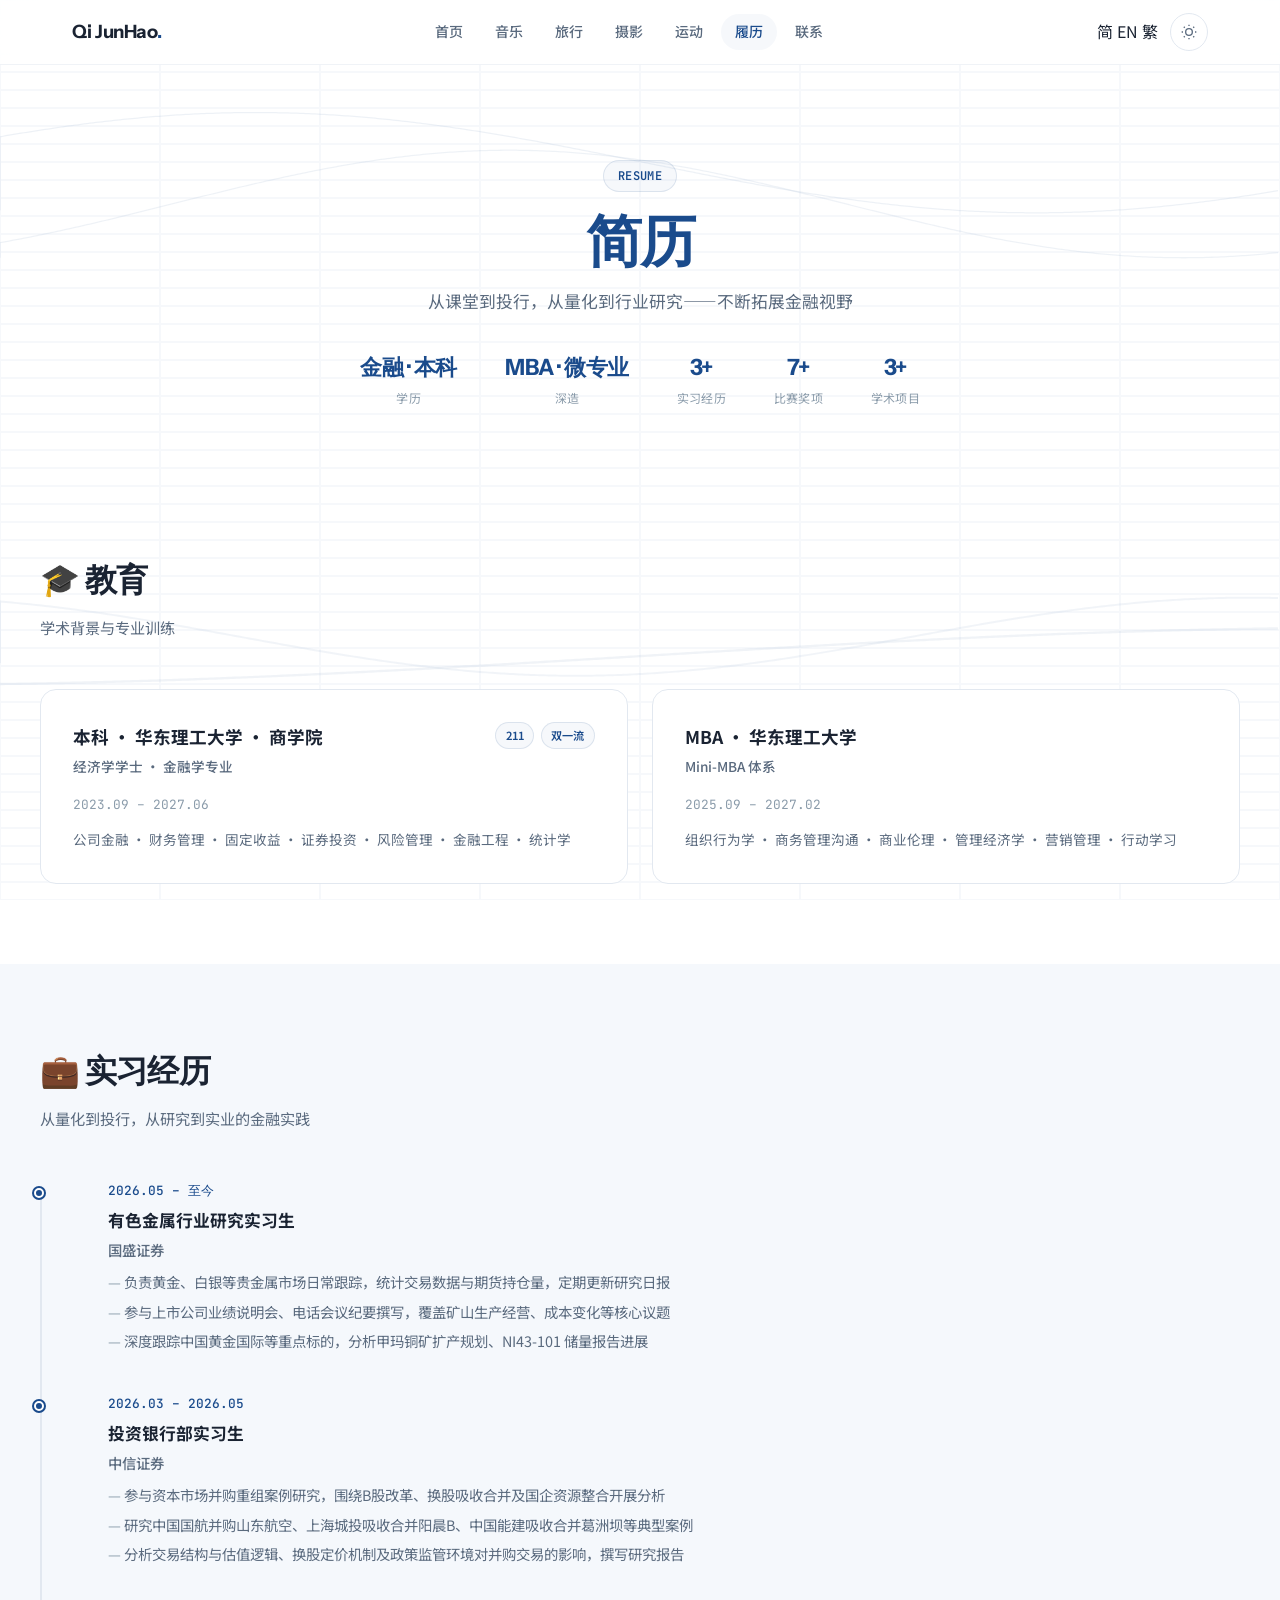
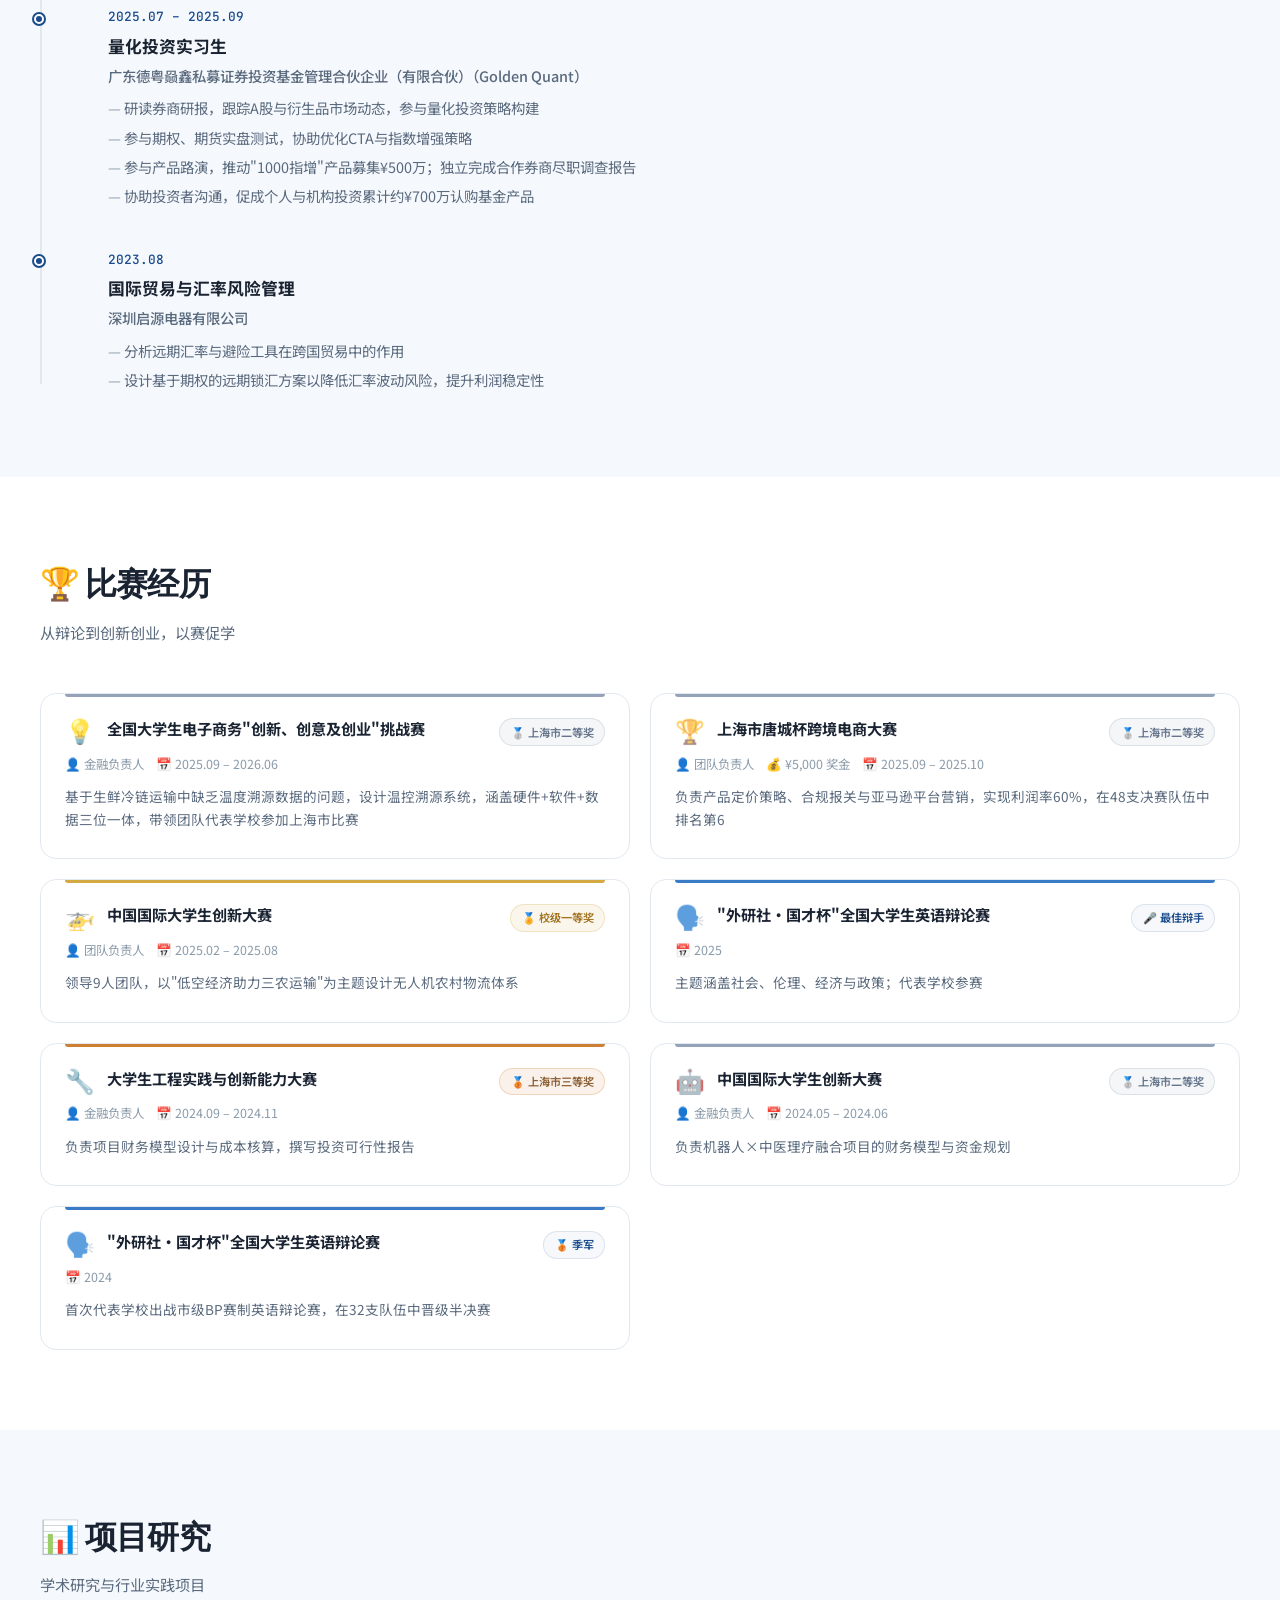
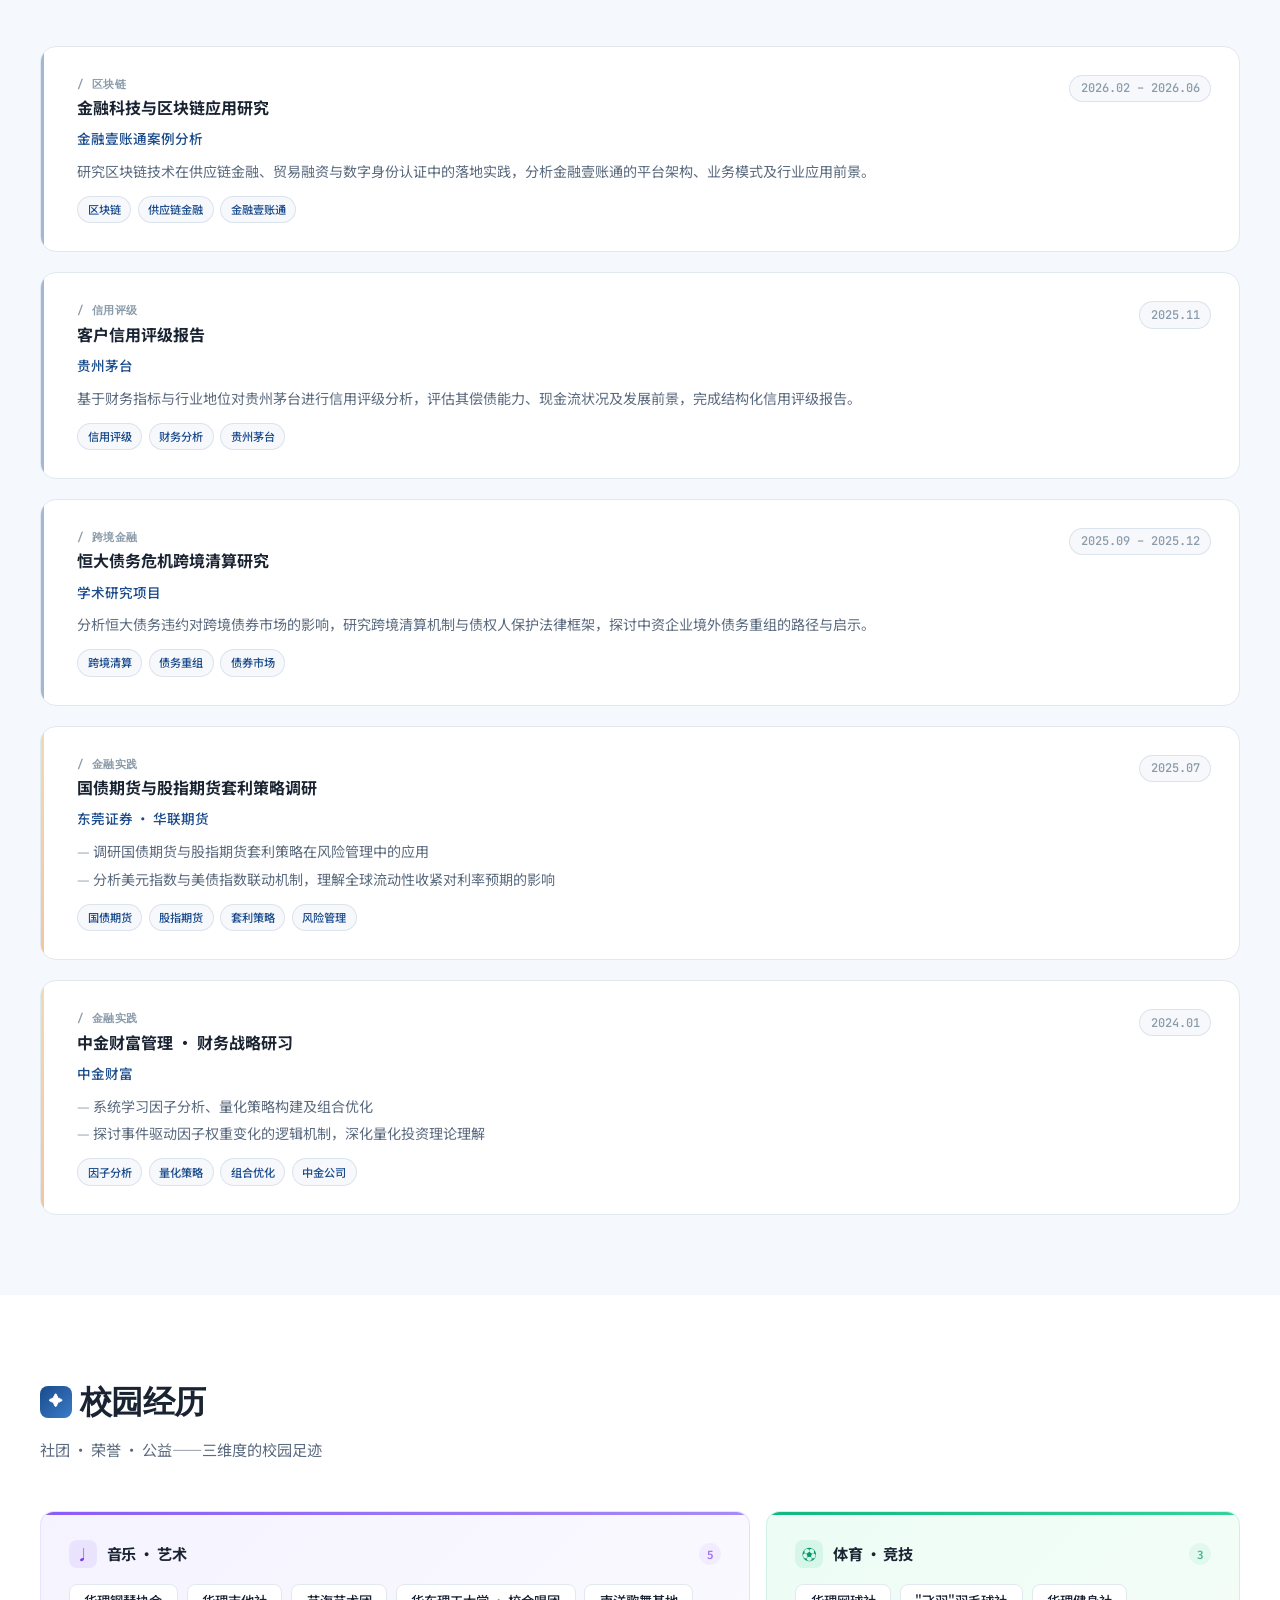
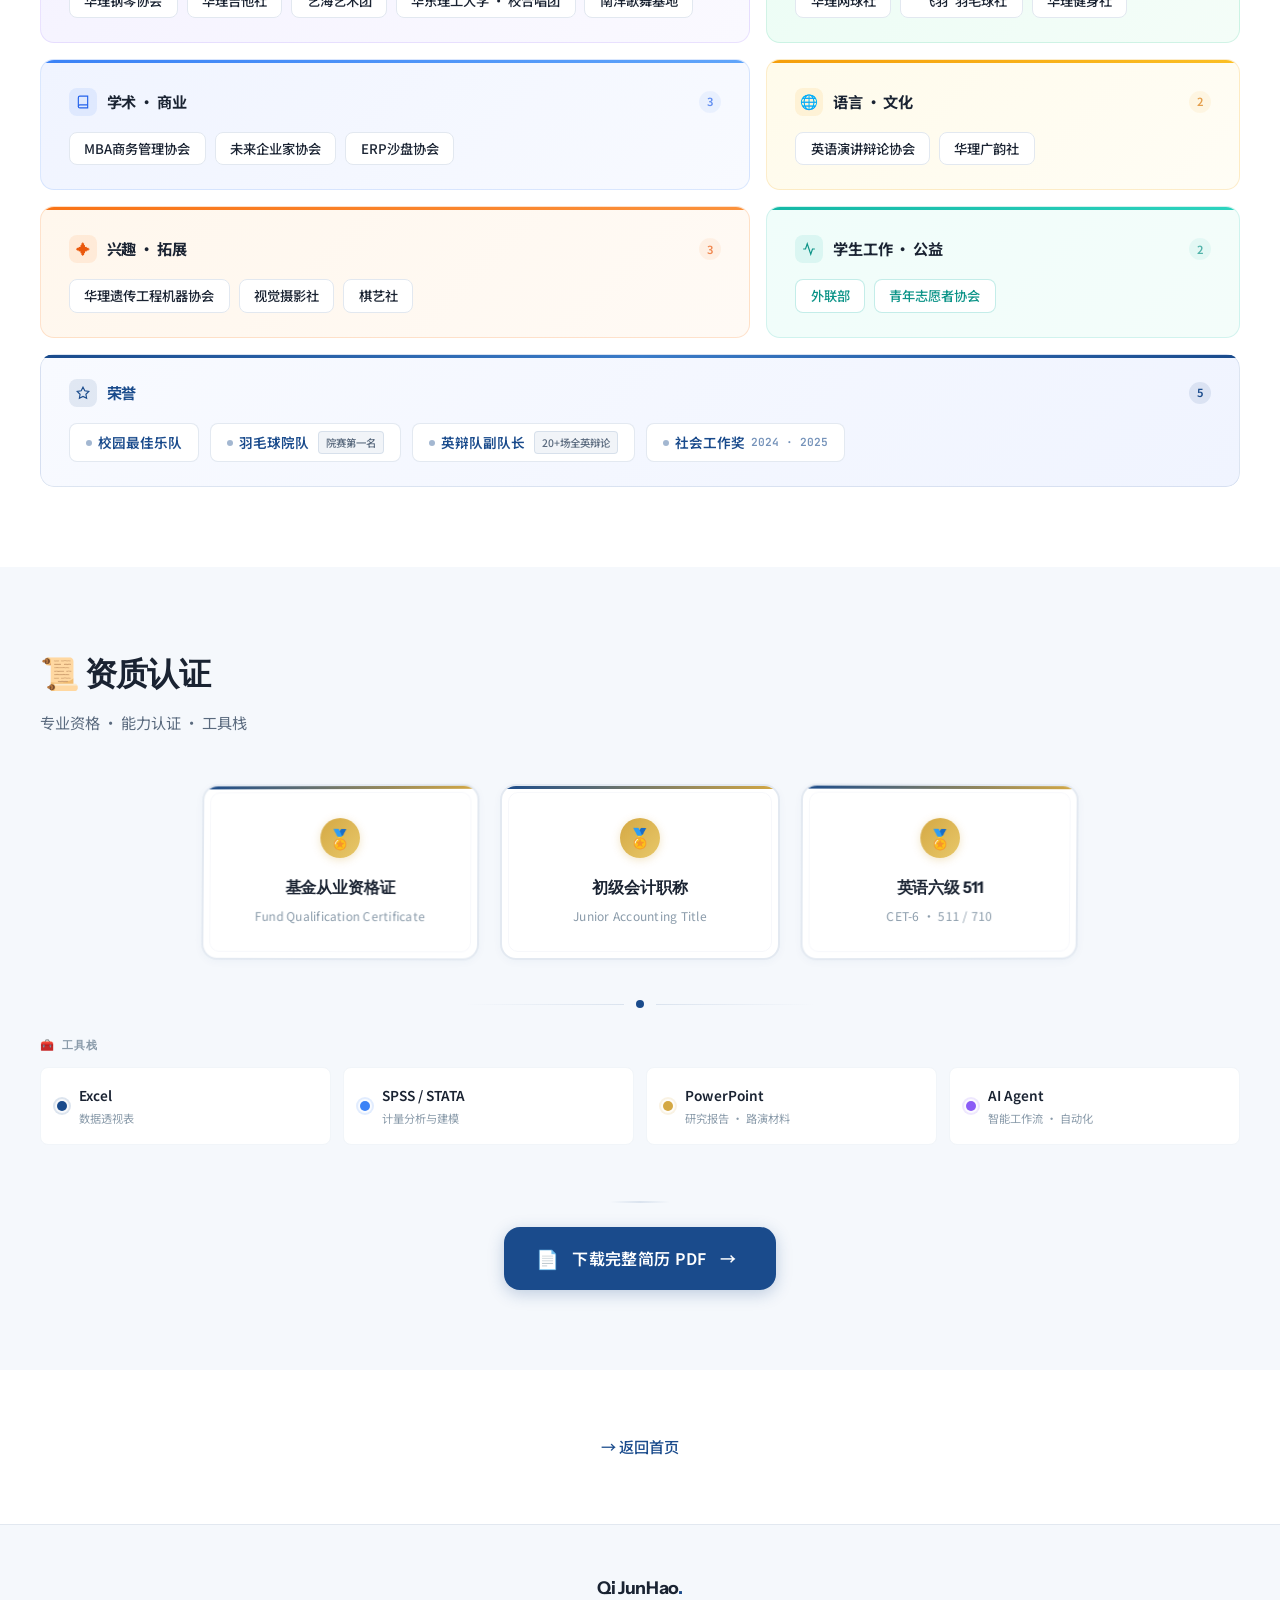
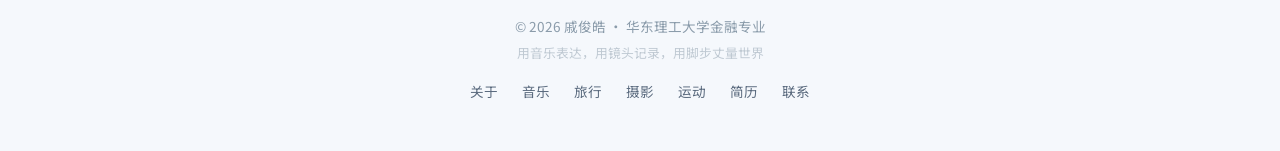
==== index.html @ 0c207ef4 "fix: 统一 logo 为 Qi JunHao" ====
<!DOCTYPE html>
<html lang="zh-CN">
<head>
  <meta charset="UTF-8">
  <meta name="viewport" content="width=device-width, initial-scale=1.0">
  <title>简历 — 戚俊皓</title>
  <meta name="description" content="戚俊皓的实习经历、比赛获奖与项目实践">
  <meta property="og:title" content="简历 | 戚俊皓">
  <meta property="og:description" content="从课堂到投行，从量化到行业研究——不断拓展金融视野">
  <meta property="og:type" content="website">
  <link rel="icon" href="data:image/svg+xml,<svg xmlns='http://www.w3.org/2000/svg' viewBox='0 0 100 100'><text y='.9em' font-size='90'>♌</text></svg>">

  <link rel="preconnect" href="https://fonts.googleapis.com">
  <link rel="preconnect" href="https://fonts.gstatic.com" crossorigin>
  <link href="https://fonts.googleapis.com/css2?family=Instrument+Sans:wght@400;500;600;700&family=JetBrains+Mono:wght@400;500&family=Noto+Sans+SC:wght@200;300;400;500;700&display=swap" rel="stylesheet">

  <link rel="stylesheet" href="style.css">

  <style>
    /* ─── Tiles Background ───────────────────── */
    .tiles-bg {
      position: fixed;
      top: 0; left: 0;
      width: 100vw;
      height: 100vh;
      z-index: 0;
      pointer-events: none;
      overflow: hidden;
    }
    .tiles-bg .tile-grid {
      position: absolute;
      inset: 0;
      display: grid;
      grid-template-columns: repeat(8, 1fr);
      grid-template-rows: repeat(50, 1fr);
    }
    .tiles-bg .tile-grid .tile {
      border: 0.5px solid rgba(26,75,140,0.04);
      transition: background 0.3s ease, border-color 0.3s ease;
      pointer-events: auto;
    }
    .tiles-bg .tile-grid .tile:hover {
      background: rgba(26,75,140,0.06);
      border-color: rgba(26,75,140,0.12);
    }
    @media (prefers-reduced-motion: reduce) {
      .tiles-bg .tile-grid .tile { transition: none; }
    }
    /* ─── Flowing Paths Canvas ──────────────── */
    #bgPathsCanvas {
      position: absolute;
      inset: 0;
      width: 100%;
      height: 100%;
      opacity: 0.25;
    }

    /* ─── Stats Row ──────────────────────────── */
    .stats-row {
      display: flex;
      justify-content: center;
      flex-wrap: wrap;
      gap: 2rem 3rem;
      margin-top: 2rem;
    }
    .stat-item {
      text-align: center;
    }
    .stat-value {
      font-family: var(--font-display);
      font-size: 1.4rem;
      font-weight: 700;
      color: var(--accent);
      letter-spacing: -0.02em;
    }
    .stat-label {
      font-size: 0.75rem;
      color: var(--text-muted);
      margin-top: 0.15rem;
      letter-spacing: 0.02em;
    }

    /* ─── Timeline (from style.css, extended) ─── */
    .timeline {
      position: relative;
      padding-left: 2.5rem;
    }
    .timeline::before {
      content: '';
      position: absolute;
      left: 0;
      top: 0.5rem;
      bottom: 0.5rem;
      width: 2px;
      background: var(--border);
    }
    .timeline-item {
      position: relative;
      margin-bottom: 2.5rem;
      padding-left: 1.75rem;
    }
    .timeline-item:last-child { margin-bottom: 0; }
    .timeline-item::before {
      content: '';
      position: absolute;
      left: -2.85rem;
      top: 0.45rem;
      width: 10px;
      height: 10px;
      border-radius: 50%;
      background: var(--accent);
      border: 2px solid var(--bg);
      box-shadow: 0 0 0 2px var(--accent);
      transition: transform 0.3s ease;
    }
    .timeline-item:hover::before { transform: scale(1.4); }
    .timeline-date {
      font-family: var(--font-mono);
      font-size: 0.8rem;
      color: var(--accent);
      font-weight: 500;
      margin-bottom: 0.25rem;
    }
    .timeline-title { font-size: 1.05rem; font-weight: 700; margin-bottom: 0.2rem; }
    .timeline-sub {
      font-size: 0.9rem;
      color: var(--text-secondary);
      margin-bottom: 0.5rem;
      font-weight: 500;
    }
    .timeline-desc {
      font-size: 0.9rem;
      color: var(--text-secondary);
      line-height: 1.7;
    }
    .timeline-desc ul { list-style: none; padding: 0; }
    .timeline-desc li {
      position: relative;
      padding-left: 1rem;
      margin-bottom: 0.3rem;
    }
    .timeline-desc li::before {
      content: '—';
      position: absolute;
      left: 0;
      color: var(--text-muted);
    }

    /* ─── Education Cards ────────────────────── */
    .edu-grid {
      display: grid;
      grid-template-columns: repeat(2, 1fr);
      gap: 1.5rem;
    }
    @media (max-width: 768px) {
      .edu-grid { grid-template-columns: 1fr; }
    }
    .edu-card {
      background: var(--surface);
      border: 1px solid var(--border);
      border-radius: var(--radius);
      padding: 2rem;
      transition: all var(--transition);
    }
    .edu-card:hover {
      box-shadow: var(--shadow-lg);
      border-color: var(--accent-border);
    }
    .edu-card-top {
      display: flex;
      align-items: flex-start;
      justify-content: space-between;
      gap: 0.75rem;
      margin-bottom: 1rem;
    }
    .edu-card-title {
      font-size: 1.1rem;
      font-weight: 700;
    }
    .edu-card-title small {
      display: block;
      font-size: 0.85rem;
      font-weight: 500;
      color: var(--text-secondary);
      margin-top: 0.2rem;
    }
    .edu-tags {
      display: flex;
      gap: 0.4rem;
      flex-shrink: 0;
    }
    .edu-tag {
      display: inline-flex;
      align-items: center;
      padding: 0.2rem 0.6rem;
      border-radius: 50px;
      font-size: 0.7rem;
      font-weight: 600;
      color: var(--accent);
      background: var(--accent-subtle);
      border: 1px solid var(--accent-border);
    }
    .edu-date {
      font-family: var(--font-mono);
      font-size: 0.8rem;
      color: var(--text-muted);
      margin-bottom: 0.75rem;
    }
    .edu-courses {
      font-size: 0.85rem;
      color: var(--text-secondary);
      line-height: 1.7;
    }

    /* ─── Competition Cards ──────────────────── */
    .comp-grid {
      display: grid;
      grid-template-columns: repeat(2, 1fr);
      gap: 1.25rem;
    }
    @media (max-width: 900px) {
      .comp-grid { grid-template-columns: 1fr; }
    }
    .comp-card {
      position: relative;
      background: var(--surface);
      border: 1px solid var(--border);
      border-radius: var(--radius);
      padding: 1.5rem 1.5rem 1.75rem;
      transition: all var(--transition);
      display: flex;
      flex-direction: column;
      gap: 0.5rem;
    }
    .comp-card:hover {
      box-shadow: var(--shadow-lg);
      border-color: var(--accent-border);
      transform: translateY(-3px);
    }
    /* Award-level accent stripe at top */
    .comp-card::before {
      content: '';
      position: absolute;
      top: 0; left: 1.5rem; right: 1.5rem;
      height: 3px;
      border-radius: 0 0 3px 3px;
      background: var(--border);
      transition: background var(--transition);
    }
    .comp-card[data-tier="gold"]::before    { background: var(--gold); }
    .comp-card[data-tier="silver"]::before  { background: #94a3b8; }
    .comp-card[data-tier="bronze"]::before  { background: #cd7f32; }
    .comp-card[data-tier="special"]::before { background: var(--accent-light); }

    .comp-card-top {
      display: flex;
      align-items: flex-start;
      justify-content: space-between;
      gap: 0.75rem;
    }
    .comp-card-name {
      font-size: 0.95rem;
      font-weight: 700;
      line-height: 1.4;
      flex: 1;
    }
    .comp-card-badge {
      display: inline-flex;
      align-items: center;
      gap: 0.3rem;
      padding: 0.2rem 0.65rem;
      border-radius: 50px;
      font-size: 0.7rem;
      font-weight: 600;
      white-space: nowrap;
      flex-shrink: 0;
    }
    .comp-card-badge.gold {
      color: #a07320;
      background: rgba(212,168,67,0.1);
      border: 1px solid rgba(212,168,67,0.25);
    }
    .comp-card-badge.silver {
      color: #64748b;
      background: rgba(148,163,184,0.1);
      border: 1px solid rgba(148,163,184,0.25);
    }
    .comp-card-badge.bronze {
      color: #8b5e34;
      background: rgba(205,127,50,0.1);
      border: 1px solid rgba(205,127,50,0.25);
    }
    .comp-card-badge.special {
      color: var(--accent);
      background: var(--accent-subtle);
      border: 1px solid var(--accent-border);
    }
    .comp-card-meta {
      font-size: 0.78rem;
      color: var(--text-muted);
      display: flex;
      flex-wrap: wrap;
      gap: 0.4rem 0.75rem;
    }
    .comp-card-meta span {
      display: inline-flex;
      align-items: center;
      gap: 0.25rem;
    }
    .comp-card-desc {
      font-size: 0.85rem;
      color: var(--text-secondary);
      line-height: 1.65;
      margin-top: 0.15rem;
    }
    .comp-card-icon {
      font-size: 1.5rem;
      line-height: 1;
      opacity: 0.7;
    }

    [data-theme="dark"] .comp-card-badge.gold {
      color: var(--gold-light);
      background: rgba(212,168,67,0.12);
      border-color: rgba(212,168,67,0.2);
    }
    [data-theme="dark"] .comp-card-badge.silver {
      color: #94a3b8;
      background: rgba(148,163,184,0.12);
      border-color: rgba(148,163,184,0.2);
    }
    [data-theme="dark"] .comp-card-badge.bronze {
      color: #d4a060;
      background: rgba(205,127,50,0.12);
      border-color: rgba(205,127,50,0.2);
    }

    /* ─── Research Project Cards ──────────────── */
    .research-list {
      display: flex;
      flex-direction: column;
      gap: 1.25rem;
    }
    .research-card {
      position: relative;
      background: var(--surface);
      border: 1px solid var(--border);
      border-radius: var(--radius);
      padding: 1.75rem 1.75rem 1.75rem 2.25rem;
      transition: all var(--transition);
      overflow: hidden;
    }
    /* Left accent bar — replaces the top stripe from comp-cards */
    .research-card::before {
      content: '';
      position: absolute;
      top: 0; left: 0;
      width: 3px;
      height: 100%;
      background: var(--accent);
      opacity: 0.4;
      transition: all var(--transition);
    }
    .research-card:hover {
      box-shadow: var(--shadow-lg);
      border-color: var(--accent-border);
      transform: translateY(-2px);
    }
    .research-card:hover::before {
      opacity: 1;
      width: 4px;
      box-shadow: 0 0 12px rgba(26,75,140,0.25);
    }
    /* Variant: warmer accent for 东莞/期货 card */
    .research-card[data-variant="warm"]::before {
      background: linear-gradient(180deg, #D4A843, #E86C00);
    }
    .research-card[data-variant="warm"]:hover::before {
      box-shadow: 0 0 12px rgba(232,108,0,0.25);
    }
    .research-card-top {
      display: flex;
      align-items: flex-start;
      justify-content: space-between;
      gap: 1rem;
      margin-bottom: 0.35rem;
    }
    .research-card-label {
      font-family: var(--font-mono);
      font-size: 0.7rem;
      font-weight: 600;
      color: var(--text-muted);
      letter-spacing: 0.04em;
      text-transform: uppercase;
      margin-bottom: 0.15rem;
    }
    .research-card-date {
      font-family: var(--font-mono);
      font-size: 0.75rem;
      color: var(--text-muted);
      font-weight: 500;
      white-space: nowrap;
      padding: 0.15rem 0.65rem;
      border-radius: 50px;
      background: var(--accent-subtle);
      border: 1px solid var(--accent-border);
      flex-shrink: 0;
    }
    .research-card-title {
      font-size: 1rem;
      font-weight: 700;
      line-height: 1.4;
      color: var(--text);
      margin-bottom: 0.2rem;
    }
    .research-card-sub {
      font-size: 0.85rem;
      font-weight: 500;
      color: var(--accent);
      margin-bottom: 0.6rem;
    }
    .research-card-desc {
      font-size: 0.88rem;
      color: var(--text-secondary);
      line-height: 1.7;
      margin-bottom: 0.75rem;
    }
    .research-card-desc:last-child { margin-bottom: 0; }
    .research-card-desc ul {
      list-style: none;
      padding: 0;
    }
    .research-card-desc li {
      position: relative;
      padding-left: 1rem;
      margin-bottom: 0.25rem;
    }
    .research-card-desc li::before {
      content: '—';
      position: absolute;
      left: 0;
      color: var(--text-muted);
    }
    .research-card-tags {
      display: flex;
      flex-wrap: wrap;
      gap: 0.4rem;
    }
    .research-card-tag {
      display: inline-flex;
      padding: 0.2rem 0.6rem;
      border-radius: 50px;
      font-size: 0.7rem;
      font-weight: 500;
      color: var(--text-muted);
      background: var(--bg-soft);
      border: 1px solid var(--border);
    }
    .research-card-tag.accent {
      color: var(--accent);
      background: var(--accent-subtle);
      border-color: var(--accent-border);
    }

    /* ─── Campus Atlas — bento 分区网格 ────────── */
    .campus-atlas {
      --campus-radius: 14px;
    }
    .campus-zone {
      border-radius: var(--campus-radius);
      padding: 1.75rem 1.75rem 1.5rem;
      position: relative;
      overflow: hidden;
      transition: box-shadow 0.4s var(--ease-smooth);
    }
    .campus-zone::before {
      content: '';
      position: absolute;
      top: 0; left: 0; right: 0;
      height: 3px;
      border-radius: var(--campus-radius) var(--campus-radius) 0 0;
    }
    .campus-zone-inner {
      position: relative;
      z-index: 1;
    }
    .campus-zone-header {
      display: flex;
      align-items: center;
      gap: 0.6rem;
      margin-bottom: 1rem;
    }
    .campus-zone-icon {
      width: 28px;
      height: 28px;
      border-radius: 8px;
      display: flex;
      align-items: center;
      justify-content: center;
      flex-shrink: 0;
      font-size: 0.9rem;
    }
    .campus-zone-label {
      font-size: 0.95rem;
      font-weight: 700;
      letter-spacing: -0.01em;
    }
    .campus-zone-count {
      font-size: 0.7rem;
      font-weight: 600;
      padding: 0.1rem 0.5rem;
      border-radius: 50px;
      opacity: 0.7;
      margin-left: auto;
    }
    .campus-clubs {
      display: flex;
      flex-wrap: wrap;
      gap: 0.55rem;
    }
    .campus-club {
      display: inline-flex;
      align-items: center;
      gap: 0.35rem;
      padding: 0.45rem 0.9rem;
      border-radius: 8px;
      font-size: 0.83rem;
      font-weight: 500;
      line-height: 1.3;
      background: var(--surface);
      border: 1px solid var(--border);
      color: var(--text);
      cursor: default;
      transition: all 0.3s var(--ease-smooth);
    }
    .campus-club:hover {
      transform: translateY(-3px);
      box-shadow: 0 4px 16px rgba(26,75,140,0.08);
    }
    .campus-club-role {
      display: inline-flex;
      align-items: center;
      font-size: 0.65rem;
      font-weight: 600;
      padding: 0.1rem 0.4rem;
      border-radius: 4px;
      letter-spacing: 0.02em;
      opacity: 0.75;
    }
    .campus-club-badge {
      display: inline-flex;
      align-items: center;
      justify-content: center;
      font-size: 0.65rem;
      font-weight: 700;
      padding: 0.1rem 0.4rem;
      border-radius: 4px;
    }

    /* ── Zone colour themes ── */
    .zone-music {
      background: linear-gradient(135deg, #f5f3ff 0%, #faf9ff 100%);
      border: 1px solid rgba(139,92,246,0.15);
    }
    .zone-music::before { background: linear-gradient(90deg, #8B5CF6, #A78BFA); }
    .zone-music .campus-zone-icon { background: rgba(139,92,246,0.1); color: #7C3AED; }
    .zone-music .campus-zone-count { background: rgba(139,92,246,0.1); color: #7C3AED; }
    .zone-music .campus-club:hover {
      border-color: rgba(139,92,246,0.25);
      background: rgba(139,92,246,0.04);
    }
    [data-theme="dark"] .zone-music {
      background: linear-gradient(135deg, rgba(139,92,246,0.06), rgba(139,92,246,0.02));
      border-color: rgba(139,92,246,0.12);
    }
    [data-theme="dark"] .zone-music .campus-club:hover {
      background: rgba(139,92,246,0.06);
      border-color: rgba(139,92,246,0.2);
    }

    .zone-sports {
      background: linear-gradient(135deg, #ecfdf5 0%, #f4fdf8 100%);
      border: 1px solid rgba(16,185,129,0.15);
    }
    .zone-sports::before { background: linear-gradient(90deg, #10B981, #34D399); }
    .zone-sports .campus-zone-icon { background: rgba(16,185,129,0.1); color: #059669; }
    .zone-sports .campus-zone-count { background: rgba(16,185,129,0.1); color: #059669; }
    .zone-sports .campus-club:hover {
      border-color: rgba(16,185,129,0.25);
      background: rgba(16,185,129,0.04);
    }
    .zone-sports .campus-club-role { background: rgba(16,185,129,0.08); color: #10B981; }
    [data-theme="dark"] .zone-sports {
      background: linear-gradient(135deg, rgba(16,185,129,0.06), rgba(16,185,129,0.02));
      border-color: rgba(16,185,129,0.12);
    }
    [data-theme="dark"] .zone-sports .campus-club:hover {
      background: rgba(16,185,129,0.06);
      border-color: rgba(16,185,129,0.2);
    }

    .zone-academic {
      background: linear-gradient(135deg, #f0f4ff 0%, #f8faff 100%);
      border: 1px solid rgba(59,130,246,0.15);
    }
    .zone-academic::before { background: linear-gradient(90deg, #3B82F6, #60A5FA); }
    .zone-academic .campus-zone-icon { background: rgba(59,130,246,0.1); color: #2563EB; }
    .zone-academic .campus-zone-count { background: rgba(59,130,246,0.1); color: #2563EB; }
    .zone-academic .campus-club:hover {
      border-color: rgba(59,130,246,0.25);
      background: rgba(59,130,246,0.04);
    }
    [data-theme="dark"] .zone-academic {
      background: linear-gradient(135deg, rgba(59,130,246,0.06), rgba(59,130,246,0.02));
      border-color: rgba(59,130,246,0.12);
    }
    [data-theme="dark"] .zone-academic .campus-club:hover {
      background: rgba(59,130,246,0.06);
      border-color: rgba(59,130,246,0.2);
    }

    .zone-language {
      background: linear-gradient(135deg, #fffbeb 0%, #fffdf5 100%);
      border: 1px solid rgba(245,158,11,0.18);
    }
    .zone-language::before { background: linear-gradient(90deg, #F59E0B, #FBBF24); }
    .zone-language .campus-zone-icon { background: rgba(245,158,11,0.1); color: #D97706; }
    .zone-language .campus-zone-count { background: rgba(245,158,11,0.1); color: #D97706; }
    .zone-language .campus-club:hover {
      border-color: rgba(245,158,11,0.25);
      background: rgba(245,158,11,0.04);
    }
    [data-theme="dark"] .zone-language {
      background: linear-gradient(135deg, rgba(245,158,11,0.06), rgba(245,158,11,0.02));
      border-color: rgba(245,158,11,0.12);
    }
    [data-theme="dark"] .zone-language .campus-club:hover {
      background: rgba(245,158,11,0.06);
      border-color: rgba(245,158,11,0.2);
    }

    .zone-interest {
      background: linear-gradient(135deg, #fff7ed 0%, #fffaf5 100%);
      border: 1px solid rgba(249,115,22,0.18);
    }
    .zone-interest::before { background: linear-gradient(90deg, #F97316, #FB923C); }
    .zone-interest .campus-zone-icon { background: rgba(249,115,22,0.1); color: #EA580C; }
    .zone-interest .campus-zone-count { background: rgba(249,115,22,0.1); color: #EA580C; }
    .zone-interest .campus-club:hover {
      border-color: rgba(249,115,22,0.25);
      background: rgba(249,115,22,0.04);
    }
    [data-theme="dark"] .zone-interest {
      background: linear-gradient(135deg, rgba(249,115,22,0.06), rgba(249,115,22,0.02));
      border-color: rgba(249,115,22,0.12);
    }
    [data-theme="dark"] .zone-interest .campus-club:hover {
      background: rgba(249,115,22,0.06);
      border-color: rgba(249,115,22,0.2);
    }

    /* ── Service zone (teal) ── */
    .zone-service {
      background: linear-gradient(135deg, #f0fdfa 0%, #f4fdfa 100%);
      border: 1px solid rgba(20,184,166,0.15);
    }
    .zone-service::before { background: linear-gradient(90deg, #14B8A6, #2DD4BF); }
    .zone-service .campus-zone-icon { background: rgba(20,184,166,0.1); color: #0D9488; }
    .zone-service .campus-zone-count { background: rgba(20,184,166,0.1); color: #0D9488; }
    .zone-service .campus-club:hover {
      border-color: rgba(20,184,166,0.25);
      background: rgba(20,184,166,0.04);
    }
    [data-theme="dark"] .zone-service {
      background: linear-gradient(135deg, rgba(20,184,166,0.06), rgba(20,184,166,0.02));
      border-color: rgba(20,184,166,0.12);
    }
    [data-theme="dark"] .zone-service .campus-club:hover {
      background: rgba(20,184,166,0.06);
      border-color: rgba(20,184,166,0.2);
    }

    /* ── Campus Atlas grid layout ── */
    .campus-atlas-grid {
      display: grid;
      grid-template-columns: 1.5fr 1fr;
      gap: 1rem;
    }
    .campus-atlas-grid .zone-full {
      grid-column: 1 / -1;
    }
    @media (max-width: 768px) {
      .campus-atlas-grid { grid-template-columns: 1fr; }
    }

    /* ─── Honors 分区（独立于社团分区） ────────── */
    .campus-honors {
      border-radius: var(--campus-radius);
      position: relative;
      overflow: hidden;
    }
    .campus-honors-inner {
      background: linear-gradient(135deg, #f8faff 0%, #f0f4ff 100%);
      border: 1px solid var(--accent-border);
      border-radius: var(--campus-radius);
      padding: 1.5rem 1.75rem 1.5rem;
      position: relative;
    }
    .campus-honors-inner::before {
      content: '';
      position: absolute;
      top: 0; left: 0; right: 0;
      height: 3px;
      background: linear-gradient(90deg, #1A4B8C, #3A7BC8, #1A4B8C);
      border-radius: var(--campus-radius) var(--campus-radius) 0 0;
    }
    [data-theme="dark"] .campus-honors-inner {
      background: linear-gradient(135deg, rgba(26,75,140,0.08), rgba(26,75,140,0.03));
      border-color: rgba(26,75,140,0.2);
    }
    .campus-honors-header {
      display: flex;
      align-items: center;
      gap: 0.6rem;
      margin-bottom: 1rem;
    }
    .campus-honors-icon {
      width: 28px;
      height: 28px;
      border-radius: 8px;
      display: flex;
      align-items: center;
      justify-content: center;
      flex-shrink: 0;
      background: rgba(26,75,140,0.1);
      color: var(--accent);
    }
    .campus-honors-label {
      font-size: 0.95rem;
      font-weight: 700;
      color: var(--accent);
      letter-spacing: -0.01em;
    }
    .campus-honors-count {
      font-size: 0.7rem;
      font-weight: 600;
      padding: 0.1rem 0.5rem;
      border-radius: 50px;
      background: rgba(26,75,140,0.1);
      color: var(--accent);
      margin-left: auto;
    }
    .campus-honors-items {
      display: flex;
      flex-wrap: wrap;
      gap: 0.65rem;
    }
    .campus-honor-item {
      display: inline-flex;
      align-items: center;
      gap: 0.4rem;
      padding: 0.45rem 1rem;
      border-radius: 8px;
      font-size: 0.85rem;
      font-weight: 600;
      background: var(--surface);
      border: 1px solid var(--accent-border);
      color: var(--accent);
      transition: all 0.3s var(--ease-smooth);
      cursor: default;
    }
    .campus-honor-item:hover {
      transform: translateY(-3px);
      box-shadow: 0 4px 16px rgba(26,75,140,0.1);
      border-color: var(--accent);
    }
    .campus-honor-dot {
      width: 6px;
      height: 6px;
      border-radius: 50%;
      background: var(--accent);
      opacity: 0.4;
      flex-shrink: 0;
    }
    .campus-honor-tag {
      display: inline-flex;
      font-size: 0.65rem;
      font-weight: 500;
      padding: 0.1rem 0.45rem;
      border-radius: 4px;
      background: rgba(26,75,140,0.06);
      border: 1px solid rgba(26,75,140,0.12);
      color: var(--text-secondary);
      margin-left: 0.15rem;
    }
    [data-theme="dark"] .campus-honor-item {
      background: rgba(26,75,140,0.06);
    }
    [data-theme="dark"] .campus-honor-item:hover {
      background: rgba(26,75,140,0.1);
    }

    /* ─── Merit Gallery — Certificates & Tools ── */
    /* Gallery wall: certificates as framed art */
    .gallery-wall {
      display: flex;
      justify-content: center;
      gap: 1.25rem;
      flex-wrap: wrap;
      perspective: 1200px;
    }
    .cert-frame {
      flex: 1;
      min-width: 200px;
      max-width: 280px;
      position: relative;
      transition: all 0.4s var(--ease-out);
    }
    .cert-frame:nth-child(1) { transform: rotateY(-2deg) rotateX(1deg); }
    .cert-frame:nth-child(2) { transform: rotateY(0deg); }
    .cert-frame:nth-child(3) { transform: rotateY(2deg) rotateX(-1deg); }
    .cert-frame:hover {
      transform: rotateY(0deg) rotateX(0deg) translateY(-8px) scale(1.03);
      z-index: 5;
    }
    .cert-frame-inner {
      position: relative;
      background: var(--surface);
      border: 2px solid var(--accent-border);
      border-radius: var(--radius);
      padding: 2rem 1.5rem;
      text-align: center;
      transition: all 0.4s var(--ease-out);
      box-shadow:
        0 2px 8px rgba(26,75,140,0.04),
        inset 0 0 0 1px rgba(255,255,255,0.5);
      overflow: hidden;
    }
    .cert-frame-inner::before {
      content: '';
      position: absolute;
      inset: 6px;
      border: 1px solid var(--accent-border);
      border-radius: calc(var(--radius) - 6px);
      opacity: 0.3;
      pointer-events: none;
      transition: opacity 0.4s var(--ease-out);
    }
    .cert-frame:hover .cert-frame-inner::before { opacity: 0.6; }
    .cert-frame-inner::after {
      content: '';
      position: absolute;
      top: 0; left: 0; right: 0;
      height: 3px;
      background: linear-gradient(90deg, var(--accent), var(--gold));
      border-radius: var(--radius) var(--radius) 0 0;
    }
    .cert-frame:hover .cert-frame-inner {
      border-color: var(--accent);
      box-shadow:
        0 12px 40px rgba(26,75,140,0.15),
        0 4px 12px rgba(26,75,140,0.08),
        inset 0 0 0 1px rgba(255,255,255,0.5);
    }
    .cert-seal {
      width: 40px; height: 40px;
      margin: 0 auto 1rem;
      background: linear-gradient(135deg, var(--gold), var(--gold-light));
      border-radius: 50%;
      display: flex;
      align-items: center;
      justify-content: center;
      font-size: 1.2rem;
      box-shadow: 0 2px 8px rgba(212,168,67,0.3);
      transition: transform 0.4s var(--ease);
    }
    .cert-frame:hover .cert-seal { transform: scale(1.1) rotate(-8deg); }
    .cert-title {
      font-family: var(--font-display);
      font-size: 1rem;
      font-weight: 700;
      letter-spacing: -0.01em;
      margin-bottom: 0.3rem;
      color: var(--text);
    }
    .cert-sub {
      font-size: 0.75rem;
      color: var(--text-muted);
      font-weight: 400;
      letter-spacing: 0.02em;
    }
    @media (max-width: 768px) {
      .gallery-wall { gap: 1rem; }
      .cert-frame { min-width: 160px; max-width: 240px; }
      .cert-frame:nth-child(1),
      .cert-frame:nth-child(3) { transform: none; }
      .cert-frame:hover { transform: translateY(-4px) scale(1.02); }
    }
    @media (max-width: 560px) {
      .cert-frame { min-width: 100%; max-width: 100%; }
    }

    /* Gallery Divider */
    .gallery-divider {
      display: flex;
      align-items: center;
      justify-content: center;
      gap: 0.75rem;
      margin: 2.5rem 0 1.75rem;
    }
    .gallery-divider::before,
    .gallery-divider::after {
      content: '';
      flex: 1;
      max-width: 160px;
      height: 1px;
      background: linear-gradient(90deg, transparent, var(--accent-border), transparent);
    }
    .gallery-divider::before { background: linear-gradient(90deg, transparent, var(--accent-border)); }
    .gallery-divider::after { background: linear-gradient(90deg, var(--accent-border), transparent); }
    .divider-dot {
      display: block;
      width: 8px; height: 8px;
      border-radius: 50%;
      background: var(--accent);
      flex-shrink: 0;
    }

    /* Tools Showcase */
    .tools-label {
      font-family: var(--font-mono);
      font-size: 0.7rem;
      font-weight: 600;
      color: var(--text-muted);
      letter-spacing: 0.06em;
      text-transform: uppercase;
      margin-bottom: 0.75rem;
    }
    .tools-grid {
      display: grid;
      grid-template-columns: repeat(4, 1fr);
      gap: 0.75rem;
    }
    .tool-card {
      display: flex;
      align-items: center;
      gap: 0.75rem;
      padding: 1rem 1rem;
      background: var(--surface);
      border: 1px solid var(--border-light);
      border-radius: var(--radius-sm);
      transition: all 0.3s var(--ease-out);
      cursor: default;
    }
    .tool-card:hover {
      border-color: var(--accent-border);
      background: var(--accent-subtle);
      transform: translateY(-3px);
      box-shadow: var(--shadow);
    }
    .tool-dot {
      width: 10px; height: 10px;
      border-radius: 50%;
      background: var(--tool-color, var(--accent));
      flex-shrink: 0;
      box-shadow: 0 0 0 2px rgba(255,255,255,0.8), 0 0 0 4px color-mix(in srgb, var(--tool-color, var(--accent)) 15%, transparent);
      transition: transform 0.3s var(--ease);
    }
    .tool-card:hover .tool-dot { transform: scale(1.3); }
    .tool-info { min-width: 0; }
    .tool-name {
      font-size: 0.85rem;
      font-weight: 600;
      color: var(--text);
      white-space: nowrap;
      overflow: hidden;
      text-overflow: ellipsis;
    }
    .tool-desc {
      font-size: 0.7rem;
      color: var(--text-muted);
      margin-top: 0.1rem;
      white-space: nowrap;
      overflow: hidden;
      text-overflow: ellipsis;
    }
    @media (max-width: 768px) {
      .tools-grid { grid-template-columns: repeat(2, 1fr); }
    }
    @media (max-width: 400px) {
      .tools-grid { grid-template-columns: 1fr; }
    }

    /* ─── PDF Download Block ──────────────────── */
    .pdf-block {
      margin-top: 3.5rem;
      text-align: center;
      position: relative;
    }
    .pdf-block::before {
      content: '';
      display: block;
      width: 60px;
      height: 2px;
      background: linear-gradient(90deg, transparent, var(--accent-border), transparent);
      margin: 0 auto 1.5rem;
    }
    .btn-download {
      display: inline-flex;
      align-items: center;
      gap: 0.85rem;
      padding: 1rem 2.5rem 1rem 2rem;
      border-radius: var(--radius);
      font-size: 1rem;
      font-weight: 600;
      font-family: var(--font-cn);
      text-decoration: none;
      background: var(--accent);
      color: white;
      border: none;
      transition: all 0.35s var(--ease-out);
      position: relative;
      box-shadow: 0 4px 16px rgba(26,75,140,0.25);
    }
    .btn-download::before {
      content: '';
      position: absolute;
      inset: 0;
      border-radius: var(--radius);
      background: linear-gradient(135deg, rgba(255,255,255,0.1), transparent);
      opacity: 0;
      transition: opacity 0.35s var(--ease-out);
    }
    .btn-download:hover {
      background: var(--accent-dark);
      transform: translateY(-4px);
      box-shadow: 0 12px 32px rgba(26,75,140,0.35);
    }
    .btn-download:hover::before { opacity: 1; }
    .btn-download-icon { font-size: 1.15rem; position: relative; z-index: 1; }
    .btn-download-text { position: relative; z-index: 1; letter-spacing: 0.02em; }
    .btn-download-arrow {
      position: relative; z-index: 1;
      transition: transform 0.3s var(--ease);
    }
    .btn-download:hover .btn-download-arrow {
      transform: translateX(6px);
    }
    .btn-underline {
      position: absolute;
      top: calc(50% - 10px);
      left: 0;
      width: 100%;
      height: 36px;
      pointer-events: none;
      z-index: 0;
    }
    .btn-underline-path {
      stroke: rgba(255,255,255,0.55);
      stroke-width: 2;
      stroke-linecap: round;
      fill: none;
      stroke-dasharray: 271;
      stroke-dashoffset: 271;
      transition: stroke-dashoffset 4s cubic-bezier(0.16, 1, 0.3, 1);
    }
    .btn-download:hover .btn-underline-path {
      stroke-dashoffset: 0;
    }

    /* ─── Section Links ──────────────────────── */
    .section-links {
      display: flex;
      justify-content: center;
      gap: 2rem;
      flex-wrap: wrap;
    }
    .section-links a {
      font-size: 0.95rem;
      font-weight: 500;
      color: var(--accent);
      transition: all var(--transition);
    }
    .section-links a:hover {
      opacity: 0.7;
      text-decoration: underline;
    }
  </style>
</head>
<body>

  <div class="tiles-bg" id="tilesBg" aria-hidden="true">
    <canvas id="bgPathsCanvas"></canvas>
  </div>

  <!-- Navigation -->
  <nav class="navbar" id="navbar">
    <div class="nav-inner">
      <a href="https://qijunhao.com" class="nav-logo">Qi JunHao<span class="dot">.</span></a>
      <div class="nav-gooey" id="navGooey"></div>
      <div class="nav-right">
        <div class="lang-toggle" id="langToggle">
          <span class="lang-item active" data-lang="zh" data-full="简体中文">简</span>
          <span class="lang-item" data-lang="en" data-full="English">EN</span>
          <span class="lang-item" data-lang="hant" data-full="繁體中文">繁</span>
        </div>
        <button class="theme-toggle" id="themeToggle" aria-label="切换主题">
          <svg width="16" height="16" viewBox="0 0 24 24" fill="none" stroke="currentColor" stroke-width="2"><circle cx="12" cy="12" r="5"/><path d="M12 1v2M12 21v2M4.22 4.22l1.42 1.42M18.36 18.36l1.42 1.42M1 12h2M21 12h2M4.22 19.78l1.42-1.42M18.36 5.64l1.42-1.42"/></svg>
        </button>
      </div>
    </div>
  </nav>

  <!-- Page Header -->
  <header class="page-header" style="position:relative;z-index:2;">
    <div class="page-header-inner">
      <span class="page-tag reveal">RESUME</span>
      <h1 class="reveal reveal-delay-1">简历</h1>
      <p class="page-desc reveal reveal-delay-2">从课堂到投行，从量化到行业研究——不断拓展金融视野</p>
      <div class="stats-row reveal reveal-delay-3">
        <div class="stat-item">
          <div class="stat-value">金融 · 本科</div>
          <div class="stat-label">学历</div>
        </div>
        <div class="stat-item">
          <div class="stat-value">MBA · 微专业</div>
          <div class="stat-label">深造</div>
        </div>
        <div class="stat-item">
          <div class="stat-value">3+</div>
          <div class="stat-label">实习经历</div>
        </div>
        <div class="stat-item">
          <div class="stat-value">7+</div>
          <div class="stat-label">比赛奖项</div>
        </div>
        <div class="stat-item">
          <div class="stat-value">3+</div>
          <div class="stat-label">学术项目</div>
        </div>
      </div>
    </div>
  </header>

  <!-- Education -->
  <section class="section" style="position:relative;z-index:2;">
    <div class="section-inner">
      <div class="section-header reveal">
        <h2>🎓 教育</h2>
        <p class="section-desc">学术背景与专业训练</p>
      </div>
      <div class="edu-grid">
        <div class="edu-card reveal reveal-delay-1">
          <div class="edu-card-top">
            <div>
              <div class="edu-card-title">
                本科 · 华东理工大学 · 商学院
                <small>经济学学士 · 金融学专业</small>
              </div>
            </div>
            <div class="edu-tags">
              <span class="edu-tag">211</span>
              <span class="edu-tag">双一流</span>
            </div>
          </div>
          <div class="edu-date">2023.09 – 2027.06</div>
          <div class="edu-courses">
            公司金融 · 财务管理 · 固定收益 · 证券投资 · 风险管理 · 金融工程 · 统计学
          </div>
        </div>
        <div class="edu-card reveal reveal-delay-2">
          <div class="edu-card-top">
            <div>
              <div class="edu-card-title">
                MBA · 华东理工大学
                <small>Mini-MBA 体系</small>
              </div>
            </div>
          </div>
          <div class="edu-date">2025.09 – 2027.02</div>
          <div class="edu-courses">
            组织行为学 · 商务管理沟通 · 商业伦理 · 管理经济学 · 营销管理 · 行动学习
          </div>
        </div>
      </div>
    </div>
  </section>

  <!-- Experience -->
  <section class="section" style="position:relative;z-index:2;background:var(--bg-soft);">
    <div class="section-inner">
      <div class="section-header reveal">
        <h2>💼 实习经历</h2>
        <p class="section-desc">从量化到投行，从研究到实业的金融实践</p>
      </div>
      <div class="timeline">
        <!-- 1 -->
        <div class="timeline-item reveal">
          <div class="timeline-date">2026.05 – 至今</div>
          <div class="timeline-title">有色金属行业研究实习生</div>
          <div class="timeline-sub">国盛证券</div>
          <div class="timeline-desc">
            <ul>
              <li>负责黄金、白银等贵金属市场日常跟踪，统计交易数据与期货持仓量，定期更新研究日报</li>
              <li>参与上市公司业绩说明会、电话会议纪要撰写，覆盖矿山生产经营、成本变化等核心议题</li>
              <li>深度跟踪中国黄金国际等重点标的，分析甲玛铜矿扩产规划、NI43-101 储量报告进展</li>
            </ul>
          </div>
        </div>
        <!-- 2 -->
        <div class="timeline-item reveal reveal-delay-1">
          <div class="timeline-date">2026.03 – 2026.05</div>
          <div class="timeline-title">投资银行部实习生</div>
          <div class="timeline-sub">中信证券</div>
          <div class="timeline-desc">
            <ul>
              <li>参与资本市场并购重组案例研究，围绕B股改革、换股吸收合并及国企资源整合开展分析</li>
              <li>研究中国国航并购山东航空、上海城投吸收合并阳晨B、中国能建吸收合并葛洲坝等典型案例</li>
              <li>分析交易结构与估值逻辑、换股定价机制及政策监管环境对并购交易的影响，撰写研究报告</li>
            </ul>
          </div>
        </div>
        <!-- 3 -->
        <div class="timeline-item reveal reveal-delay-2">
          <div class="timeline-date">2025.07 – 2025.09</div>
          <div class="timeline-title">量化投资实习生</div>
          <div class="timeline-sub">广东德粤赑鑫私募证券投资基金管理合伙企业（有限合伙）（Golden Quant）</div>
          <div class="timeline-desc">
            <ul>
              <li>研读券商研报，跟踪A股与衍生品市场动态，参与量化投资策略构建</li>
              <li>参与期权、期货实盘测试，协助优化CTA与指数增强策略</li>
              <li>参与产品路演，推动"1000指增"产品募集¥500万；独立完成合作券商尽职调查报告</li>
              <li>协助投资者沟通，促成个人与机构投资累计约¥700万认购基金产品</li>
            </ul>
          </div>
        </div>
        <!-- 4 -->
        <div class="timeline-item reveal reveal-delay-3">
          <div class="timeline-date">2023.08</div>
          <div class="timeline-title">国际贸易与汇率风险管理</div>
          <div class="timeline-sub">深圳启源电器有限公司</div>
          <div class="timeline-desc">
            <ul>
              <li>分析远期汇率与避险工具在跨国贸易中的作用</li>
              <li>设计基于期权的远期锁汇方案以降低汇率波动风险，提升利润稳定性</li>
            </ul>
          </div>
        </div>
      </div>
    </div>
  </section>

  <!-- Competitions -->
  <section class="section" style="position:relative;z-index:2;">
    <div class="section-inner">
      <div class="section-header reveal">
        <h2>🏆 比赛经历</h2>
        <p class="section-desc">从辩论到创新创业，以赛促学</p>
      </div>
      <div class="comp-grid">
        <!-- 1 -->
        <div class="comp-card reveal" data-tier="silver">
          <div class="comp-card-top">
            <div class="comp-card-icon">💡</div>
            <div class="comp-card-name">全国大学生电子商务"创新、创意及创业"挑战赛</div>
            <span class="comp-card-badge silver">🥈 上海市二等奖</span>
          </div>
          <div class="comp-card-meta">
            <span>👤 金融负责人</span>
            <span>📅 2025.09 – 2026.06</span>
          </div>
          <div class="comp-card-desc">基于生鲜冷链运输中缺乏温度溯源数据的问题，设计温控溯源系统，涵盖硬件+软件+数据三位一体，带领团队代表学校参加上海市比赛</div>
        </div>
        <!-- 2 -->
        <div class="comp-card reveal reveal-delay-1" data-tier="silver">
          <div class="comp-card-top">
            <div class="comp-card-icon">🏆</div>
            <div class="comp-card-name">上海市唐城杯跨境电商大赛</div>
            <span class="comp-card-badge silver">🥈 上海市二等奖</span>
          </div>
          <div class="comp-card-meta">
            <span>👤 团队负责人</span>
            <span>💰 ¥5,000 奖金</span>
            <span>📅 2025.09 – 2025.10</span>
          </div>
          <div class="comp-card-desc">负责产品定价策略、合规报关与亚马逊平台营销，实现利润率60%，在48支决赛队伍中排名第6</div>
        </div>
        <!-- 3 -->
        <div class="comp-card reveal reveal-delay-2" data-tier="gold">
          <div class="comp-card-top">
            <div class="comp-card-icon">🚁</div>
            <div class="comp-card-name">中国国际大学生创新大赛</div>
            <span class="comp-card-badge gold">🏅 校级一等奖</span>
          </div>
          <div class="comp-card-meta">
            <span>👤 团队负责人</span>
            <span>📅 2025.02 – 2025.08</span>
          </div>
          <div class="comp-card-desc">领导9人团队，以"低空经济助力三农运输"为主题设计无人机农村物流体系</div>
        </div>
        <!-- 4 -->
        <div class="comp-card reveal reveal-delay-3" data-tier="special">
          <div class="comp-card-top">
            <div class="comp-card-icon">🗣️</div>
            <div class="comp-card-name">"外研社·国才杯"全国大学生英语辩论赛</div>
            <span class="comp-card-badge special">🎤 最佳辩手</span>
          </div>
          <div class="comp-card-meta">
            <span>📅 2025</span>
          </div>
          <div class="comp-card-desc">主题涵盖社会、伦理、经济与政策；代表学校参赛</div>
        </div>
        <!-- 5 -->
        <div class="comp-card reveal reveal-delay-4" data-tier="bronze">
          <div class="comp-card-top">
            <div class="comp-card-icon">🔧</div>
            <div class="comp-card-name">大学生工程实践与创新能力大赛</div>
            <span class="comp-card-badge bronze">🥉 上海市三等奖</span>
          </div>
          <div class="comp-card-meta">
            <span>👤 金融负责人</span>
            <span>📅 2024.09 – 2024.11</span>
          </div>
          <div class="comp-card-desc">负责项目财务模型设计与成本核算，撰写投资可行性报告</div>
        </div>
        <!-- 6 -->
        <div class="comp-card reveal reveal-delay-5" data-tier="silver">
          <div class="comp-card-top">
            <div class="comp-card-icon">🤖</div>
            <div class="comp-card-name">中国国际大学生创新大赛</div>
            <span class="comp-card-badge silver">🥈 上海市二等奖</span>
          </div>
          <div class="comp-card-meta">
            <span>👤 金融负责人</span>
            <span>📅 2024.05 – 2024.06</span>
          </div>
          <div class="comp-card-desc">负责机器人×中医理疗融合项目的财务模型与资金规划</div>
        </div>
        <!-- 7 -->
        <div class="comp-card reveal reveal-delay-6" data-tier="special">
          <div class="comp-card-top">
            <div class="comp-card-icon">🗣️</div>
            <div class="comp-card-name">"外研社·国才杯"全国大学生英语辩论赛</div>
            <span class="comp-card-badge special">🥉 季军</span>
          </div>
          <div class="comp-card-meta">
            <span>📅 2024</span>
          </div>
          <div class="comp-card-desc">首次代表学校出战市级BP赛制英语辩论赛，在32支队伍中晋级半决赛</div>
        </div>
      </div>
    </div>
  </section>

  <!-- Projects -->
  <section class="section" style="position:relative;z-index:2;background:var(--bg-soft);">
    <div class="section-inner">
      <div class="section-header reveal">
        <h2>📊 项目研究</h2>
        <p class="section-desc">学术研究与行业实践项目</p>
      </div>
      <div class="research-list">
        <!-- 1 — 金融科技与区块链 2026.02 – 2026.06 -->
        <div class="research-card reveal">
          <div class="research-card-top">
            <div>
              <div class="research-card-label">/ 区块链</div>
              <div class="research-card-title">金融科技与区块链应用研究</div>
            </div>
            <span class="research-card-date">2026.02 – 2026.06</span>
          </div>
          <div class="research-card-sub">金融壹账通案例分析</div>
          <div class="research-card-desc">
            研究区块链技术在供应链金融、贸易融资与数字身份认证中的落地实践，分析金融壹账通的平台架构、业务模式及行业应用前景。
          </div>
          <div class="research-card-tags">
            <span class="research-card-tag accent">区块链</span>
            <span class="research-card-tag accent">供应链金融</span>
            <span class="research-card-tag accent">金融壹账通</span>
          </div>
        </div>
        <!-- 2 — 客户信用评级 2025.11 -->
        <div class="research-card reveal reveal-delay-1">
          <div class="research-card-top">
            <div>
              <div class="research-card-label">/ 信用评级</div>
              <div class="research-card-title">客户信用评级报告</div>
            </div>
            <span class="research-card-date">2025.11</span>
          </div>
          <div class="research-card-sub">贵州茅台</div>
          <div class="research-card-desc">
            基于财务指标与行业地位对贵州茅台进行信用评级分析，评估其偿债能力、现金流状况及发展前景，完成结构化信用评级报告。
          </div>
          <div class="research-card-tags">
            <span class="research-card-tag accent">信用评级</span>
            <span class="research-card-tag accent">财务分析</span>
            <span class="research-card-tag accent">贵州茅台</span>
          </div>
        </div>
        <!-- 3 — 恒大债务危机 2025.09 – 2025.12 -->
        <div class="research-card reveal reveal-delay-2">
          <div class="research-card-top">
            <div>
              <div class="research-card-label">/ 跨境金融</div>
              <div class="research-card-title">恒大债务危机跨境清算研究</div>
            </div>
            <span class="research-card-date">2025.09 – 2025.12</span>
          </div>
          <div class="research-card-sub">学术研究项目</div>
          <div class="research-card-desc">
            分析恒大债务违约对跨境债券市场的影响，研究跨境清算机制与债权人保护法律框架，探讨中资企业境外债务重组的路径与启示。
          </div>
          <div class="research-card-tags">
            <span class="research-card-tag accent">跨境清算</span>
            <span class="research-card-tag accent">债务重组</span>
            <span class="research-card-tag accent">债券市场</span>
          </div>
        </div>
        <!-- 4 — 东莞证券 · 华联期货 2025.07 -->
        <div class="research-card reveal reveal-delay-3" data-variant="warm">
          <div class="research-card-top">
            <div>
              <div class="research-card-label">/ 金融实践</div>
              <div class="research-card-title">国债期货与股指期货套利策略调研</div>
            </div>
            <span class="research-card-date">2025.07</span>
          </div>
          <div class="research-card-sub">东莞证券 · 华联期货</div>
          <div class="research-card-desc">
            <ul>
              <li>调研国债期货与股指期货套利策略在风险管理中的应用</li>
              <li>分析美元指数与美债指数联动机制，理解全球流动性收紧对利率预期的影响</li>
            </ul>
          </div>
          <div class="research-card-tags">
            <span class="research-card-tag accent">国债期货</span>
            <span class="research-card-tag accent">股指期货</span>
            <span class="research-card-tag accent">套利策略</span>
            <span class="research-card-tag accent">风险管理</span>
          </div>
        </div>
        <!-- 5 — 中金财富 2024.01 -->
        <div class="research-card reveal reveal-delay-4" data-variant="warm">
          <div class="research-card-top">
            <div>
              <div class="research-card-label">/ 金融实践</div>
              <div class="research-card-title">中金财富管理 · 财务战略研习</div>
            </div>
            <span class="research-card-date">2024.01</span>
          </div>
          <div class="research-card-sub">中金财富</div>
          <div class="research-card-desc">
            <ul>
              <li>系统学习因子分析、量化策略构建及组合优化</li>
              <li>探讨事件驱动因子权重变化的逻辑机制，深化量化投资理论理解</li>
            </ul>
          </div>
          <div class="research-card-tags">
            <span class="research-card-tag accent">因子分析</span>
            <span class="research-card-tag accent">量化策略</span>
            <span class="research-card-tag accent">组合优化</span>
            <span class="research-card-tag accent">中金公司</span>
          </div>
        </div>
      </div>
    </div>
  </section>

  <!-- Campus Atlas -->
  <section class="section" style="position:relative;z-index:2;">
    <div class="section-inner">
      <div class="section-header reveal">
        <h2 style="display:flex;align-items:center;gap:0.5rem;">
          <span style="display:inline-flex;width:32px;height:32px;border-radius:8px;background:linear-gradient(135deg,#1A4B8C,#3A7BC8);color:#fff;align-items:center;justify-content:center;font-size:0.85rem;">✦</span>
          校园经历
        </h2>
        <p class="section-desc">社团 · 荣誉 · 公益——三维度的校园足迹</p>
      </div>
      <div class="campus-atlas reveal">
        <div class="campus-atlas-grid">

          <!-- 音乐·艺术 -->
          <div class="campus-zone zone-music reveal">
            <div class="campus-zone-inner">
              <div class="campus-zone-header">
                <span class="campus-zone-icon">♩</span>
                <span class="campus-zone-label">音乐 · 艺术</span>
                <span class="campus-zone-count">5</span>
              </div>
              <div class="campus-clubs">
                <span class="campus-club">华理钢琴协会</span>
                <span class="campus-club">华理吉他社</span>
                <span class="campus-club">艺海艺术团</span>
                <span class="campus-club">华东理工大学 · 校合唱团</span>
                <span class="campus-club">南洋歌舞基地</span>
              </div>
            </div>
          </div>

          <!-- 体育·竞技 -->
          <div class="campus-zone zone-sports reveal">
            <div class="campus-zone-inner">
              <div class="campus-zone-header">
                <span class="campus-zone-icon">⚽</span>
                <span class="campus-zone-label">体育 · 竞技</span>
                <span class="campus-zone-count">3</span>
              </div>
              <div class="campus-clubs">
                <span class="campus-club">华理网球社</span>
                <span class="campus-club">"飞羽"羽毛球社</span>
                <span class="campus-club">华理健身社</span>
              </div>
            </div>
          </div>

          <!-- 学术·商业 -->
          <div class="campus-zone zone-academic reveal">
            <div class="campus-zone-inner">
              <div class="campus-zone-header">
                <span class="campus-zone-icon">
                  <svg width="14" height="14" viewBox="0 0 24 24" fill="none" stroke="currentColor" stroke-width="2"><path d="M4 19.5A2.5 2.5 0 0 1 6.5 17H20"/><path d="M6.5 2H20v20H6.5A2.5 2.5 0 0 1 4 19.5v-15A2.5 2.5 0 0 1 6.5 2z"/></svg>
                </span>
                <span class="campus-zone-label">学术 · 商业</span>
                <span class="campus-zone-count">3</span>
              </div>
              <div class="campus-clubs">
                <span class="campus-club">MBA商务管理协会</span>
                <span class="campus-club">未来企业家协会</span>
                <span class="campus-club">ERP沙盘协会</span>
              </div>
            </div>
          </div>

          <!-- 语言·文化 -->
          <div class="campus-zone zone-language reveal">
            <div class="campus-zone-inner">
              <div class="campus-zone-header">
                <span class="campus-zone-icon">🌐</span>
                <span class="campus-zone-label">语言 · 文化</span>
                <span class="campus-zone-count">2</span>
              </div>
              <div class="campus-clubs">
                <span class="campus-club">英语演讲辩论协会</span>
                <span class="campus-club">华理广韵社</span>
              </div>
            </div>
          </div>

          <!-- 兴趣·拓展 -->
          <div class="campus-zone zone-interest reveal">
            <div class="campus-zone-inner">
              <div class="campus-zone-header">
                <span class="campus-zone-icon">✦</span>
                <span class="campus-zone-label">兴趣 · 拓展</span>
                <span class="campus-zone-count">3</span>
              </div>
              <div class="campus-clubs">
                <span class="campus-club">华理遗传工程机器协会</span>
                <span class="campus-club">视觉摄影社</span>
                <span class="campus-club">棋艺社</span>
              </div>
            </div>
          </div>

          <!-- 学生工作·公益（网格右侧列） -->
          <div class="campus-zone zone-service reveal">
            <div class="campus-zone-inner">
              <div class="campus-zone-header">
                <span class="campus-zone-icon">
                  <svg width="14" height="14" viewBox="0 0 24 24" fill="none" stroke="currentColor" stroke-width="2"><path d="M22 12h-4l-3 9L9 3l-3 9H2"/></svg>
                </span>
                <span class="campus-zone-label">学生工作 · 公益</span>
                <span class="campus-zone-count">2</span>
              </div>
              <div class="campus-clubs">
                <span class="campus-club" style="border-color:rgba(20,184,166,0.25);color:#0D9488;">外联部</span>
                <span class="campus-club" style="border-color:rgba(20,184,166,0.25);color:#0D9488;">青年志愿者协会</span>
              </div>
            </div>
          </div>

        </div>

        <!-- 荣誉·职务（全宽，位于底部） -->
        <div class="campus-honors reveal" style="margin-top:1rem;">
          <div class="campus-honors-inner">
            <div class="campus-honors-header">
              <span class="campus-honors-icon">
                <svg width="14" height="14" viewBox="0 0 24 24" fill="none" stroke="currentColor" stroke-width="2"><polygon points="12 2 15.09 8.26 22 9.27 17 14.14 18.18 21.02 12 17.77 5.82 21.02 7 14.14 2 9.27 8.91 8.26 12 2"/></svg>
              </span>
              <span class="campus-honors-label">荣誉</span>
              <span class="campus-honors-count">5</span>
            </div>
            <div class="campus-honors-items">
              <span class="campus-honor-item">
                <span class="campus-honor-dot"></span>
                校园最佳乐队
              </span>
              <span class="campus-honor-item">
                <span class="campus-honor-dot"></span>
                羽毛球院队
                <span class="campus-honor-tag">院赛第一名</span>
              </span>
              <span class="campus-honor-item">
                <span class="campus-honor-dot"></span>
                英辩队副队长
                <span class="campus-honor-tag">20+场全英辩论</span>
              </span>
              <span class="campus-honor-item">
                <span class="campus-honor-dot"></span>
                社会工作奖 <span style="font-family:var(--font-mono);font-size:0.7rem;opacity:0.6;">2024 · 2025</span>
              </span>
            </div>
          </div>
        </div>

      </div>
    </div>
  </section>

  <!-- Merit Gallery: Certificates & Tools -->
  <section class="section" style="position:relative;z-index:2;background:var(--bg-soft);">
    <div class="section-inner">
      <div class="section-header reveal">
        <h2>📜 资质认证</h2>
        <p class="section-desc">专业资格 · 能力认证 · 工具栈</p>
      </div>

      <!-- Certificate Gallery Wall -->
      <div class="gallery-wall reveal">
        <div class="cert-frame">
          <div class="cert-frame-inner">
            <div class="cert-seal">🏅</div>
            <div class="cert-title">基金从业资格证</div>
            <div class="cert-sub">Fund Qualification Certificate</div>
          </div>
        </div>
        <div class="cert-frame">
          <div class="cert-frame-inner">
            <div class="cert-seal">🏅</div>
            <div class="cert-title">初级会计职称</div>
            <div class="cert-sub">Junior Accounting Title</div>
          </div>
        </div>
        <div class="cert-frame">
          <div class="cert-frame-inner">
            <div class="cert-seal">🏅</div>
            <div class="cert-title">英语六级 511</div>
            <div class="cert-sub">CET-6 · 511 / 710</div>
          </div>
        </div>
      </div>

      <!-- Decorative Divider -->
      <div class="gallery-divider reveal reveal-delay-1">
        <span class="divider-dot"></span>
      </div>

      <!-- Tools Showcase -->
      <div class="tools-showcase reveal reveal-delay-1">
        <div class="tools-label">🧰 工具栈</div>
        <div class="tools-grid">
          <div class="tool-card">
            <div class="tool-dot" style="--tool-color:#1A4B8C;"></div>
            <div class="tool-info">
              <div class="tool-name">Excel</div>
              <div class="tool-desc">数据透视表</div>
            </div>
          </div>
          <div class="tool-card">
            <div class="tool-dot" style="--tool-color:#3B82F6;"></div>
            <div class="tool-info">
              <div class="tool-name">SPSS / STATA</div>
              <div class="tool-desc">计量分析与建模</div>
            </div>
          </div>
          <div class="tool-card">
            <div class="tool-dot" style="--tool-color:#D4A843;"></div>
            <div class="tool-info">
              <div class="tool-name">PowerPoint</div>
              <div class="tool-desc">研究报告 · 路演材料</div>
            </div>
          </div>
          <div class="tool-card">
            <div class="tool-dot" style="--tool-color:#8B5CF6;"></div>
            <div class="tool-info">
              <div class="tool-name">AI Agent</div>
              <div class="tool-desc">智能工作流 · 自动化</div>
            </div>
          </div>
        </div>
      </div>

      <!-- PDF Download -->
      <div class="pdf-block reveal reveal-delay-2">
        <a href="https://resume.qijunhao.com/resume.pdf" class="btn-download" target="_blank" rel="noopener">
          <span class="btn-download-icon">📄</span>
          <span class="btn-download-text">下载完整简历 PDF</span>
          <span class="btn-download-arrow">→</span>
          <svg class="btn-underline" viewBox="0 0 240 36" fill="none" aria-hidden="true">
            <path class="btn-underline-path" d="M 2,28 C 8,28 14,24 20,18 C 20,4 26,-4 34,-4 C 42,-4 48,4 48,18 C 52,15 70,10 110,8 C 150,6 175,26 200,22 C 212,20 220,17 236,15" />
          </svg>
        </a>
      </div>

    </div>
  </section>

  <!-- Back Link -->
  <section class="section" style="position:relative;z-index:2;padding:4rem 2rem;">
    <div class="section-inner">
      <div class="section-links reveal">
        <a href="https://qijunhao.com">→ 返回首页</a>
      </div>
    </div>
  </section>

  <!-- Footer -->
  <footer class="footer" style="position:relative;z-index:2;">
    <div class="footer-inner">
      <div class="footer-logo">Qi JunHao<span class="dot">.</span></div>
      <p class="footer-text">© 2026 戚俊皓 · 华东理工大学金融专业</p>
      <p class="footer-text" style="opacity:0.5;font-size:0.8rem;margin-top:0.25rem;">
        用音乐表达，用镜头记录，用脚步丈量世界
      </p>
      <div class="footer-links">
        <a href="https://qijunhao.com">关于</a>
        <a href="https://music.qijunhao.com">音乐</a>
        <a href="https://travel.qijunhao.com">旅行</a>
        <a href="https://photography.qijunhao.com">摄影</a>
        <a href="https://sports.qijunhao.com">运动</a>
        <a href="https://resume.qijunhao.com">简历</a>
        <a href="https://contact.qijunhao.com">联系</a>
      </div>
    </div>
  </footer>

  <button class="back-to-top" id="backToTop" aria-label="回到顶部">↑</button>

  <script src="common.js"></script>
  <script src="gooey-nav.js"></script>
  <script>
    document.addEventListener('DOMContentLoaded', function() {
      var gooeyContainer = document.getElementById('navGooey');
      if (gooeyContainer && typeof window.GooeyNav === 'function') {
        window.GooeyNav(gooeyContainer, {
          items: [
            { label: '首页', href: 'https://qijunhao.com' },
            { label: '音乐', href: 'https://music.qijunhao.com' },
            { label: '旅行', href: 'https://travel.qijunhao.com' },
            { label: '摄影', href: 'https://photography.qijunhao.com' },
            { label: '运动', href: 'https://sport.qijunhao.com' },
            { label: '履历', href: 'https://resume.qijunhao.com' },
            { label: '联系', href: 'https://contact.qijunhao.com' },
          ],
          animationTime: 600,
          particleCount: 12,
          initialActiveIndex: 5,
        });
      }
    });
  </script>
  <script>
    (function(){
      const container = document.getElementById('tilesBg');
      if (!container) return;
      const cols = 8, rows = 50;
      // Tile grid
      const grid = document.createElement('div');
      grid.className = 'tile-grid';
      const frag = document.createDocumentFragment();
      for (let r = 0; r < rows; r++) {
        for (let c = 0; c < cols; c++) {
          const tile = document.createElement('div');
          tile.className = 'tile';
          frag.appendChild(tile);
        }
      }
      grid.appendChild(frag);
      container.appendChild(grid);

      // ── Flowing Paths (canvas) ──
      const canvas = document.getElementById('bgPathsCanvas');
      if (!canvas || window.matchMedia('(prefers-reduced-motion: reduce)').matches) return;
      const ctx = canvas.getContext('2d');
      let W, H, paths = [], time = 0;
      const COLOR = 'rgba(26,75,140,';

      function resize() {
        const dpr = window.devicePixelRatio || 1;
        W = window.innerWidth;
        H = window.innerHeight;
        canvas.width = W * dpr;
        canvas.height = H * dpr;
        canvas.style.width = W + 'px';
        canvas.style.height = H + 'px';
        ctx.setTransform(dpr, 0, 0, dpr, 0, 0);
        initPaths();
      }

      function initPaths() {
        paths = [];
        const count = Math.max(3, Math.floor(W / 300));
        for (let i = 0; i < count; i++) {
          const yBase = H * (0.1 + Math.random() * 0.8);
          const amp = 20 + Math.random() * 40;
          const freq = 0.002 + Math.random() * 0.003;
          const speed = 0.2 + Math.random() * 0.3;
          const phase = Math.random() * Math.PI * 2;
          const alpha = 0.12 + Math.random() * 0.18;
          const width = 1 + Math.random() * 1.5;
          paths.push({ yBase, amp, freq, speed, phase, alpha, width });
        }
      }

      function draw() {
        ctx.clearRect(0, 0, W, H);
        time += 0.01;
        paths.forEach(p => {
          ctx.beginPath();
          ctx.moveTo(0, p.yBase + Math.sin(time * p.speed + 0 * p.freq) * p.amp);
          for (let x = 0; x <= W; x += 3) {
            const y = p.yBase + Math.sin(time * p.speed + x * p.freq + p.phase) * p.amp;
            ctx.lineTo(x, y);
          }
          ctx.strokeStyle = COLOR + p.alpha + ')';
          ctx.lineWidth = p.width;
          ctx.stroke();
        });
        requestAnimationFrame(draw);
      }

      window.addEventListener('resize', resize);
      resize();
      draw();
    })();
  </script>
</body>
</html>
---- style.css ----
/* ============================================================
   DESIGN SYSTEM — 戚俊皓 | Personal Website v3
   Light blue + white · Clean financial · Airy & professional
   ============================================================ */

/* ----- Color Tokens ----- */
:root {
  /* Base */
  --bg: #ffffff;
  --bg-soft: #f5f8fc;
  --surface: #ffffff;
  --surface-hover: #f0f4fa;
  --glass: rgba(255,255,255,0.75);
  --glass-border: rgba(26,75,140,0.08);

  /* Text */
  --text: #1a2332;
  --text-secondary: #5a6a7e;
  --text-muted: #8a9baa;

  /* Accent - Deep Blue */
  --accent: #1A4B8C;
  --accent-light: #3A7BC8;
  --accent-dark: #0f3460;
  --accent-glow: rgba(26,75,140,0.08);
  --accent-subtle: rgba(26,75,140,0.04);
  --accent-border: rgba(26,75,140,0.12);

  /* Gold highlight */
  --gold: #D4A843;
  --gold-light: #E8C86A;
  --gold-glow: rgba(212,168,67,0.08);
  --gold-border: rgba(212,168,67,0.15);

  /* Module colors */
  --c-music: #3B82F6;
  --c-travel: #10B981;
  --c-sports: #8B5CF6;
  --c-photo: #F59E0B;
  --c-resume: #1A4B8C;
  --c-about: #1A4B8C;

  /* UI */
  --border: #e2e8f0;
  --border-light: #f1f5f9;
  --shadow-sm: 0 1px 3px rgba(26,75,140,0.04), 0 1px 2px rgba(26,75,140,0.06);
  --shadow: 0 4px 12px rgba(26,75,140,0.06), 0 2px 4px rgba(26,75,140,0.04);
  --shadow-lg: 0 12px 40px rgba(26,75,140,0.08), 0 4px 12px rgba(26,75,140,0.04);
  --shadow-xl: 0 24px 60px rgba(26,75,140,0.1);

  /* Radius */
  --radius-sm: 8px;
  --radius: 16px;
  --radius-lg: 24px;
  --radius-xl: 32px;

  /* Typography */
  --font-sans: 'Instrument Sans', -apple-system, BlinkMacSystemFont, 'Segoe UI', sans-serif;
  --font-display: 'Instrument Sans', -apple-system, BlinkMacSystemFont, sans-serif;
  --font-mono: 'JetBrains Mono', 'SF Mono', 'Fira Code', monospace;
  --font-cn: 'Noto Sans SC', -apple-system, 'PingFang SC', 'Microsoft YaHei', sans-serif;

  --ease: cubic-bezier(0.34, 1.56, 0.64, 1);
  --ease-out: cubic-bezier(0.16, 1, 0.3, 1);
  --ease-smooth: cubic-bezier(0.4, 0, 0.2, 1);
  --transition: 0.35s var(--ease-smooth);
}

/* ----- Dark Mode ----- */
[data-theme="dark"] {
  --bg: #080d1a;
  --bg-soft: #0f172a;
  --surface: #131c31;
  --surface-hover: #1a2640;
  --glass: rgba(19,28,49,0.82);
  --glass-border: rgba(96,165,250,0.12);

  --text: #e8edf5;
  --text-secondary: #94a3b8;
  --text-muted: #5a6b8a;

  --border: #1e2d48;
  --border-light: #18243a;

  --shadow-sm: 0 1px 3px rgba(0,0,0,0.4);
  --shadow: 0 4px 12px rgba(0,0,0,0.5);
  --shadow-lg: 0 12px 40px rgba(0,0,0,0.6);
  --shadow-xl: 0 24px 60px rgba(0,0,0,0.7);

  --accent: #5b9cf5;
  --accent-light: #7db8ff;
  --accent-dark: #3a7bd5;
  --accent-glow: rgba(91,156,245,0.12);
  --accent-subtle: rgba(91,156,245,0.06);
  --accent-border: rgba(91,156,245,0.15);

  --gold: #E8C86A;
  --gold-light: #F0D88A;
  --gold-glow: rgba(232,200,106,0.1);
  --gold-border: rgba(232,200,106,0.15);
}

/* ============================================================
   RESET & BASE
   ============================================================ */
*, *::before, *::after {
  margin: 0;
  padding: 0;
  box-sizing: border-box;
}

/* Smooth theme transition on all color/shadow/border properties */
html.theme-transitioning *,
html.theme-transitioning *::before,
html.theme-transitioning *::after {
  transition: background 0.35s ease, color 0.3s ease, border-color 0.3s ease, box-shadow 0.3s ease !important;
}

html {
  scroll-behavior: smooth;
  scroll-padding-top: 80px;
  -webkit-font-smoothing: antialiased;
  -moz-osx-font-smoothing: grayscale;
}

body {
  font-family: var(--font-cn);
  background: var(--bg);
  color: var(--text);
  line-height: 1.7;
  overflow-x: hidden;
}

::selection { background: var(--accent); color: white; }
a { color: inherit; text-decoration: none; }
img { max-width: 100%; height: auto; display: block; }

/* ============================================================
   UTILITY
   ============================================================ */
.container {
  max-width: 1200px;
  margin: 0 auto;
  padding: 0 2rem;
}
@media (max-width: 640px) {
  .container { padding: 0 1.25rem; }
}

/* ============================================================
   PARTICLES CANVAS
   ============================================================ */
#particles-canvas {
  position: fixed;
  top: 0; left: 0;
  width: 100%;
  height: 100%;
  z-index: 0;
  pointer-events: none;
}

/* ============================================================
   NAVIGATION
   ============================================================ */
.navbar {
  position: fixed;
  top: 0; left: 0; right: 0;
  z-index: 1000;
  background: rgba(255,255,255,0.85);
  backdrop-filter: blur(20px) saturate(1.1);
  -webkit-backdrop-filter: blur(20px) saturate(1.1);
  border-bottom: 1px solid rgba(226,232,240,0.5);
  transition: box-shadow var(--transition);
}

[data-theme="dark"] .navbar {
  background: rgba(8,13,26,0.92);
  backdrop-filter: blur(20px);
  -webkit-backdrop-filter: blur(20px);
  border-bottom-color: rgba(30,45,72,0.6);
}

.navbar.scrolled {
  box-shadow: 0 1px 8px rgba(26,75,140,0.06);
}

.nav-inner {
  max-width: 1200px;
  margin: 0 auto;
  padding: 0 2rem;
  display: flex;
  align-items: center;
  justify-content: space-between;
  height: 64px;
}

.nav-logo {
  font-family: var(--font-display);
  font-size: 1.15rem;
  font-weight: 700;
  letter-spacing: -0.02em;
  color: var(--text);
  transition: opacity var(--transition);
}
.nav-logo:hover { opacity: 0.7; }
.nav-logo .dot { color: var(--accent); }

.nav-links {
  display: flex;
  align-items: center;
  gap: 0.25rem;
  list-style: none;
}

.nav-links a {
  padding: 0.4rem 0.875rem;
  border-radius: var(--radius-sm);
  font-size: 0.875rem;
  font-weight: 500;
  color: var(--text-secondary);
  transition: all var(--transition);
  position: relative;
}

.nav-links a:hover,
.nav-links a.active {
  color: var(--accent);
  background: var(--accent-subtle);
}

.nav-right {
  display: flex;
  align-items: center;
  gap: 0.75rem;
}

.theme-toggle {
  width: 38px;
  height: 38px;
  border-radius: 50%;
  border: 1px solid var(--border);
  background: var(--surface);
  color: var(--text-secondary);
  cursor: pointer;
  display: flex;
  align-items: center;
  justify-content: center;
  font-size: 1rem;
  transition: all var(--transition);
}
.theme-toggle:hover {
  border-color: var(--accent);
  color: var(--accent);
  background: var(--accent-subtle);
}

.nav-toggle {
  display: none;
  width: 38px;
  height: 38px;
  background: none;
  border: none;
  cursor: pointer;
  position: relative;
}
.nav-toggle span {
  display: block;
  width: 22px;
  height: 2px;
  background: var(--text);
  border-radius: 2px;
  position: absolute;
  left: 50%;
  transform: translateX(-50%);
  transition: all 0.3s ease;
}
.nav-toggle span:nth-child(1) { top: 12px; }
.nav-toggle span:nth-child(2) { top: 18px; }
.nav-toggle span:nth-child(3) { top: 24px; }
.nav-toggle.active span:nth-child(1) { top: 18px; transform: translateX(-50%) rotate(45deg); }
.nav-toggle.active span:nth-child(2) { opacity: 0; }
.nav-toggle.active span:nth-child(3) { top: 18px; transform: translateX(-50%) rotate(-45deg); }

@media (max-width: 768px) {
  .nav-links {
    display: none;
    position: absolute;
    top: 100%;
    left: 0;
    right: 0;
    flex-direction: column;
    padding: 0.75rem 1rem 1.25rem;
    background: rgba(255,255,255,0.98);
    backdrop-filter: blur(24px);
    border-bottom: 1px solid var(--border);
    gap: 0.125rem;
  }
  [data-theme="dark"] .nav-links {
    background: rgba(15,23,42,0.98);
  }
  .nav-links.active { display: flex; }
  .nav-links a { padding: 0.625rem 0.875rem; width: 100%; }
  .nav-toggle { display: block; }
}

/* GOOEY NAV */
.nav-gooey {
  flex: 1;
  display: flex;
  justify-content: center;
  align-items: center;
  height: 100%;
}
.gooey-nav-container {
  position: relative;
  height: 100%;
  display: flex;
  align-items: center;
}
.gooey-nav-container nav {
  display: flex;
  position: relative;
  transform: translate3d(0, 0, 0.01px);
}
.gooey-nav-container nav ul {
  display: flex;
  gap: 0.25rem;
  list-style: none;
  padding: 0 0.5em;
  margin: 0;
  position: relative;
  z-index: 3;
  color: var(--text);
  text-shadow: none;
}
.gooey-nav-container nav ul li {
  border-radius: 100vw;
  position: relative;
  cursor: pointer;
  color: var(--text-secondary);
  font-size: 0.875rem;
  font-weight: 500;
}
.gooey-nav-container nav ul li a {
  display: inline-block;
  padding: 0.4rem 0.875rem;
  text-decoration: none;
  color: inherit;
  border-radius: 100vw;
  transition: background 0.25s ease;
}
.gooey-nav-container nav ul li a:hover {
  background: var(--accent-subtle);
}
.gooey-nav-container nav ul li.active a {
  color: var(--accent);
  background: var(--accent-subtle);
}
.gooey-nav-container .effect {
  position: absolute;
  left: 0;
  top: 0;
  width: 0;
  height: 0;
  opacity: 0;
  pointer-events: none;
  z-index: 1;
}
.particle, .point {
  display: block;
  opacity: 0;
  width: 20px;
  height: 20px;
  border-radius: 100%;
  transform-origin: center;
}
.particle {
  --time: 5s;
  position: absolute;
  top: calc(50% - 8px);
  left: calc(50% - 8px);
  animation: particle calc(var(--time)) ease 1 -350ms;
}
.point {
  background: var(--color, var(--accent));
  opacity: 1;
  animation: point calc(var(--time)) ease 1 -350ms;
}
@keyframes particle {
  0% { transform: rotate(0deg) translate(calc(var(--start-x)), calc(var(--start-y))); opacity: 1; animation-timing-function: cubic-bezier(0.55, 0, 1, 0.45); }
  70% { transform: rotate(calc(var(--rotate) * 0.5)) translate(calc(var(--end-x) * 1.2), calc(var(--end-y) * 1.2)); opacity: 1; animation-timing-function: ease; }
  85% { transform: rotate(calc(var(--rotate) * 0.66)) translate(calc(var(--end-x)), calc(var(--end-y))); opacity: 1; }
  100% { transform: rotate(calc(var(--rotate) * 1.2)) translate(calc(var(--end-x) * 0.5), calc(var(--end-y) * 0.5)); opacity: 1; }
}
@keyframes point {
  0% { transform: scale(0); opacity: 0; animation-timing-function: cubic-bezier(0.55, 0, 1, 0.45); }
  25% { transform: scale(calc(var(--scale) * 0.25)); }
  38% { opacity: 1; }
  65% { transform: scale(var(--scale)); opacity: 1; animation-timing-function: ease; }
  85% { transform: scale(var(--scale)); opacity: 1; }
  100% { transform: scale(var(--scale)); opacity: 0; }
}

@media (max-width: 768px) {
  .nav-gooey { display: none; }
}

/* ============================================================
   PAGE HEADER (sub-pages)
   ============================================================ */
.page-header {
  padding: 10rem 2rem 4rem;
  text-align: center;
  position: relative;
  overflow: hidden;
}
.page-header-inner {
  max-width: 1200px;
  margin: 0 auto;
  position: relative;
  z-index: 2;
}
.page-header .page-icon {
  font-size: 2.5rem;
  margin-bottom: 1.25rem;
  display: block;
}
.page-header h1 {
  font-family: var(--font-display);
  font-size: clamp(2.2rem, 5vw, 3.5rem);
  font-weight: 700;
  letter-spacing: -0.03em;
  margin-bottom: 0.75rem;
  line-height: 1.2;
  color: var(--accent);
}
.page-header .page-desc {
  font-size: 1.05rem;
  color: var(--text-secondary);
  max-width: 520px;
  margin: 0 auto;
}
.page-header .page-tag {
  display: inline-block;
  padding: 0.3rem 0.875rem;
  border-radius: 50px;
  font-size: 0.75rem;
  font-weight: 600;
  letter-spacing: 0.04em;
  font-family: var(--font-mono);
  margin-bottom: 1rem;
  text-transform: uppercase;
  color: var(--accent);
  background: var(--accent-subtle);
  border: 1px solid var(--accent-border);
}

/* ============================================================
   SECTIONS
   ============================================================ */
.section {
  padding: 5rem 2rem;
  position: relative;
  z-index: 2;
}
.section-inner {
  max-width: 1200px;
  margin: 0 auto;
}
.section-header {
  margin-bottom: 3rem;
}
.section-header h2 {
  font-family: var(--font-display);
  font-size: clamp(1.5rem, 3vw, 2rem);
  font-weight: 700;
  letter-spacing: -0.02em;
  margin-bottom: 0.5rem;
}
.section-header .section-desc {
  color: var(--text-secondary);
  font-size: 0.95rem;
  max-width: 520px;
}
.section-header.centered { text-align: center; }
.section-header.centered .section-desc { margin: 0 auto; }

/* ============================================================
   CARDS
   ============================================================ */
.card {
  background: var(--surface);
  border: 1px solid var(--border);
  border-radius: var(--radius);
  padding: 2rem;
  transition: all var(--transition);
}
.card:hover {
  box-shadow: var(--shadow-lg);
  border-color: var(--accent-border);
}

/* ============================================================
   GRID
   ============================================================ */
.grid-2 {
  display: grid;
  grid-template-columns: repeat(2, 1fr);
  gap: 1.5rem;
}
.grid-3 {
  display: grid;
  grid-template-columns: repeat(3, 1fr);
  gap: 1.5rem;
}
.grid-auto {
  display: grid;
  grid-template-columns: repeat(auto-fill, minmax(280px, 1fr));
  gap: 1.5rem;
}
@media (max-width: 768px) {
  .grid-2, .grid-3 { grid-template-columns: 1fr; }
}

/* ============================================================
   TAGS
   ============================================================ */
.tag {
  display: inline-flex;
  align-items: center;
  gap: 0.4rem;
  padding: 0.3rem 0.75rem;
  border-radius: 50px;
  font-size: 0.8rem;
  font-weight: 500;
  background: var(--accent-subtle);
  color: var(--accent);
  border: 1px solid var(--accent-border);
}

/* ============================================================
   BUTTONS
   ============================================================ */
.btn {
  display: inline-flex;
  align-items: center;
  gap: 0.5rem;
  padding: 0.75rem 1.5rem;
  border-radius: var(--radius-sm);
  font-size: 0.9rem;
  font-weight: 600;
  font-family: var(--font-cn);
  cursor: pointer;
  border: none;
  text-decoration: none;
  transition: all var(--transition);
}
.btn-primary {
  background: var(--accent);
  color: white;
  box-shadow: 0 2px 8px rgba(26,75,140,0.25);
}
.btn-primary:hover {
  background: var(--accent-dark);
  transform: translateY(-2px);
  box-shadow: 0 4px 16px rgba(26,75,140,0.35);
}
.btn-outline {
  background: transparent;
  color: var(--text);
  border: 1px solid var(--border);
}
.btn-outline:hover {
  border-color: var(--accent);
  color: var(--accent);
  background: var(--accent-subtle);
  transform: translateY(-2px);
}

/* ============================================================
   FOOTER
   ============================================================ */
.footer {
  border-top: 1px solid var(--border);
  padding: 3rem 2rem;
  text-align: center;
  background: var(--bg-soft);
}
.footer-inner {
  max-width: 1200px;
  margin: 0 auto;
}
.footer-logo {
  font-family: var(--font-display);
  font-size: 1.1rem;
  font-weight: 700;
  letter-spacing: -0.02em;
  margin-bottom: 0.75rem;
}
.footer-logo .dot { color: var(--accent); }
.footer-text {
  font-size: 0.85rem;
  color: var(--text-muted);
}
.footer-links {
  display: flex;
  justify-content: center;
  gap: 1.5rem;
  flex-wrap: wrap;
  margin-top: 1rem;
}
.footer-links a {
  font-size: 0.85rem;
  color: var(--text-secondary);
  transition: color var(--transition);
}
.footer-links a:hover { color: var(--accent); }

/* ============================================================
   BACK TO TOP
   ============================================================ */
.back-to-top {
  position: fixed;
  bottom: 2rem;
  right: 2rem;
  z-index: 999;
  width: 44px;
  height: 44px;
  border-radius: 50%;
  background: var(--surface);
  border: 1px solid var(--border);
  color: var(--text-secondary);
  cursor: pointer;
  display: flex;
  align-items: center;
  justify-content: center;
  font-size: 1.1rem;
  opacity: 0;
  visibility: hidden;
  transform: translateY(12px);
  transition: all var(--transition);
  backdrop-filter: blur(12px);
}
.back-to-top.visible {
  opacity: 1;
  visibility: visible;
  transform: translateY(0);
}
.back-to-top:hover {
  border-color: var(--accent);
  color: var(--accent);
  background: var(--accent-subtle);
}

/* ============================================================
   TIMELINE
   ============================================================ */
.timeline {
  position: relative;
  padding-left: 2.5rem;
}
.timeline::before {
  content: '';
  position: absolute;
  left: 0;
  top: 0.5rem;
  bottom: 0.5rem;
  width: 2px;
  background: var(--border);
}
.timeline-item {
  position: relative;
  margin-bottom: 2.5rem;
  padding-left: 1.75rem;
}
.timeline-item:last-child { margin-bottom: 0; }
.timeline-item::before {
  content: '';
  position: absolute;
  left: -2.85rem;
  top: 0.45rem;
  width: 10px;
  height: 10px;
  border-radius: 50%;
  background: var(--accent);
  border: 2px solid var(--bg);
  box-shadow: 0 0 0 2px var(--accent);
  transition: transform 0.3s ease;
}
.timeline-item:hover::before { transform: scale(1.4); }
.timeline-date {
  font-family: var(--font-mono);
  font-size: 0.8rem;
  color: var(--accent);
  font-weight: 500;
  margin-bottom: 0.25rem;
}
.timeline-title { font-size: 1.05rem; font-weight: 700; margin-bottom: 0.2rem; }
.timeline-sub {
  font-size: 0.9rem;
  color: var(--text-secondary);
  margin-bottom: 0.5rem;
  font-weight: 500;
}
.timeline-desc {
  font-size: 0.9rem;
  color: var(--text-secondary);
  line-height: 1.7;
}
.timeline-desc ul { list-style: none; padding: 0; }
.timeline-desc li {
  position: relative;
  padding-left: 1rem;
  margin-bottom: 0.3rem;
}
.timeline-desc li::before {
  content: '—';
  position: absolute;
  left: 0;
  color: var(--text-muted);
}

/* ============================================================
   SCROLL REVEAL ANIMATIONS
   ============================================================ */
.reveal {
  opacity: 0;
  transform: translateY(24px);
  transition: all 0.7s var(--ease-out);
}
.reveal.visible {
  opacity: 1;
  transform: translateY(0);
}
.reveal-delay-1 { transition-delay: 0.1s; }
.reveal-delay-2 { transition-delay: 0.2s; }
.reveal-delay-3 { transition-delay: 0.3s; }
.reveal-delay-4 { transition-delay: 0.4s; }
.reveal-delay-5 { transition-delay: 0.5s; }

/* ============================================================
   PLACEHOLDER
   ============================================================ */
.placeholder {
  background: var(--surface);
  border: 2px dashed var(--border);
  border-radius: var(--radius);
  padding: 3rem 2rem;
  text-align: center;
  transition: all var(--transition);
}
.placeholder:hover { border-color: var(--accent-border); }
.placeholder-icon { font-size: 2.5rem; margin-bottom: 0.75rem; opacity: 0.6; }
.placeholder-text { color: var(--text-secondary); font-size: 0.95rem; }
.placeholder-hint { font-size: 0.8rem; color: var(--text-muted); margin-top: 0.25rem; }

/* ============================================================
   THEME TRANSITION
   ============================================================ */
.theme-transitioning,
.theme-transitioning * {
  transition: background-color 0.3s ease,
              color 0.3s ease,
              border-color 0.3s ease,
              box-shadow 0.3s ease !important;
}

/* ============================================================
   RESPONSIVE
   ============================================================ */
@media (max-width: 480px) {
  .section { padding: 3rem 1.25rem; }
  .page-header { padding: 8rem 1.25rem 3rem; }
}
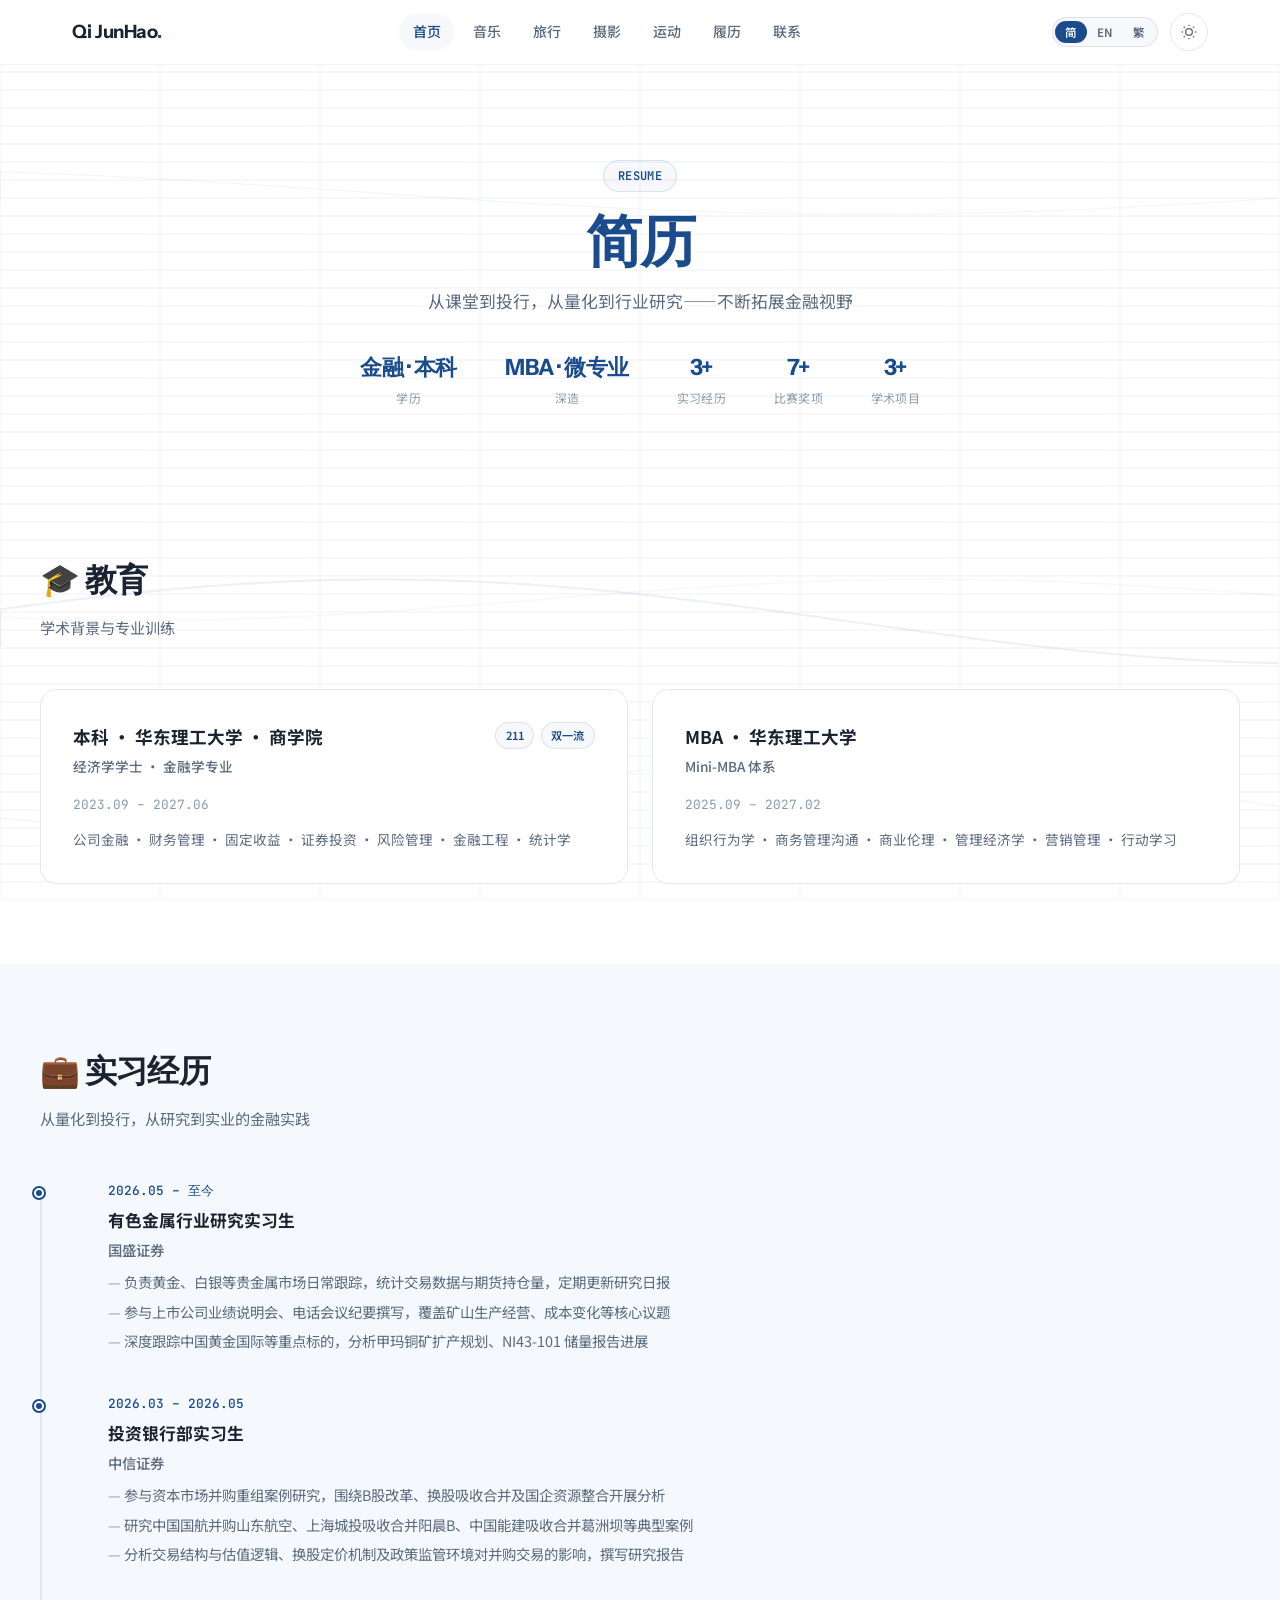
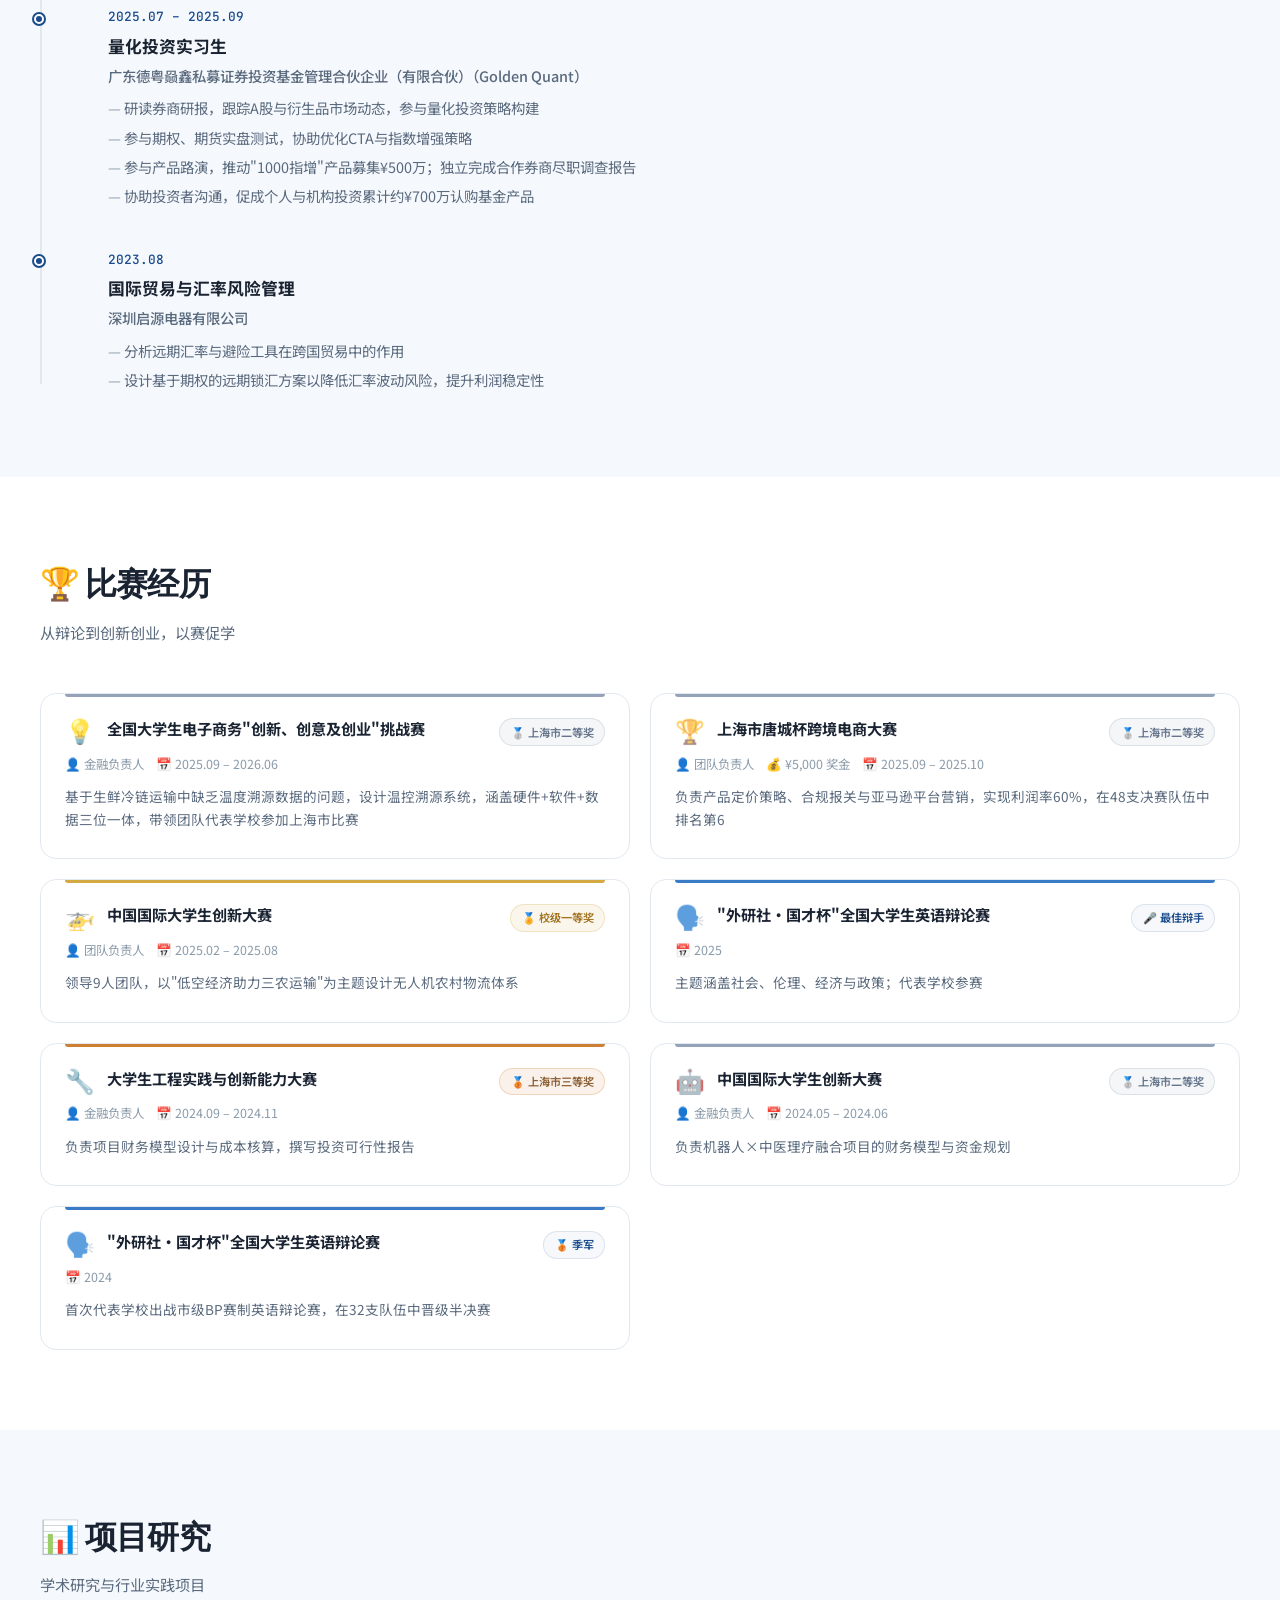
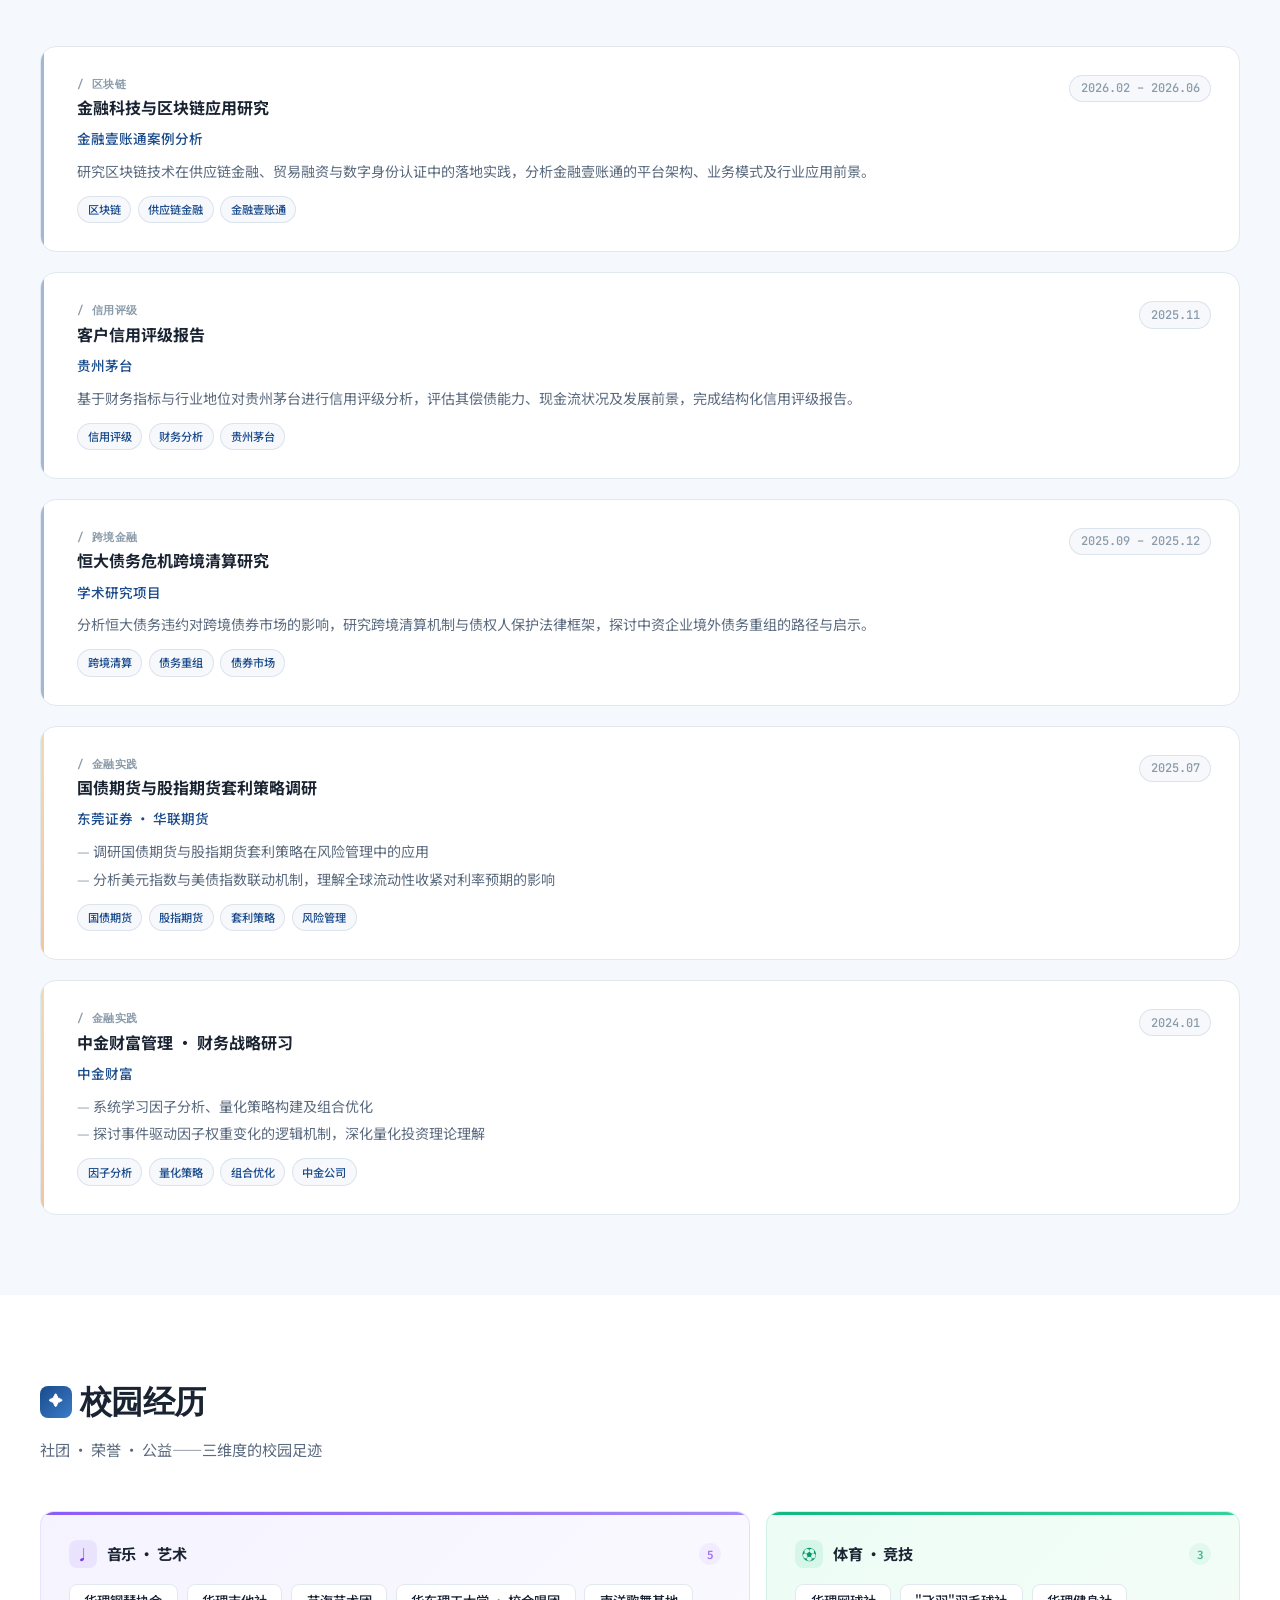
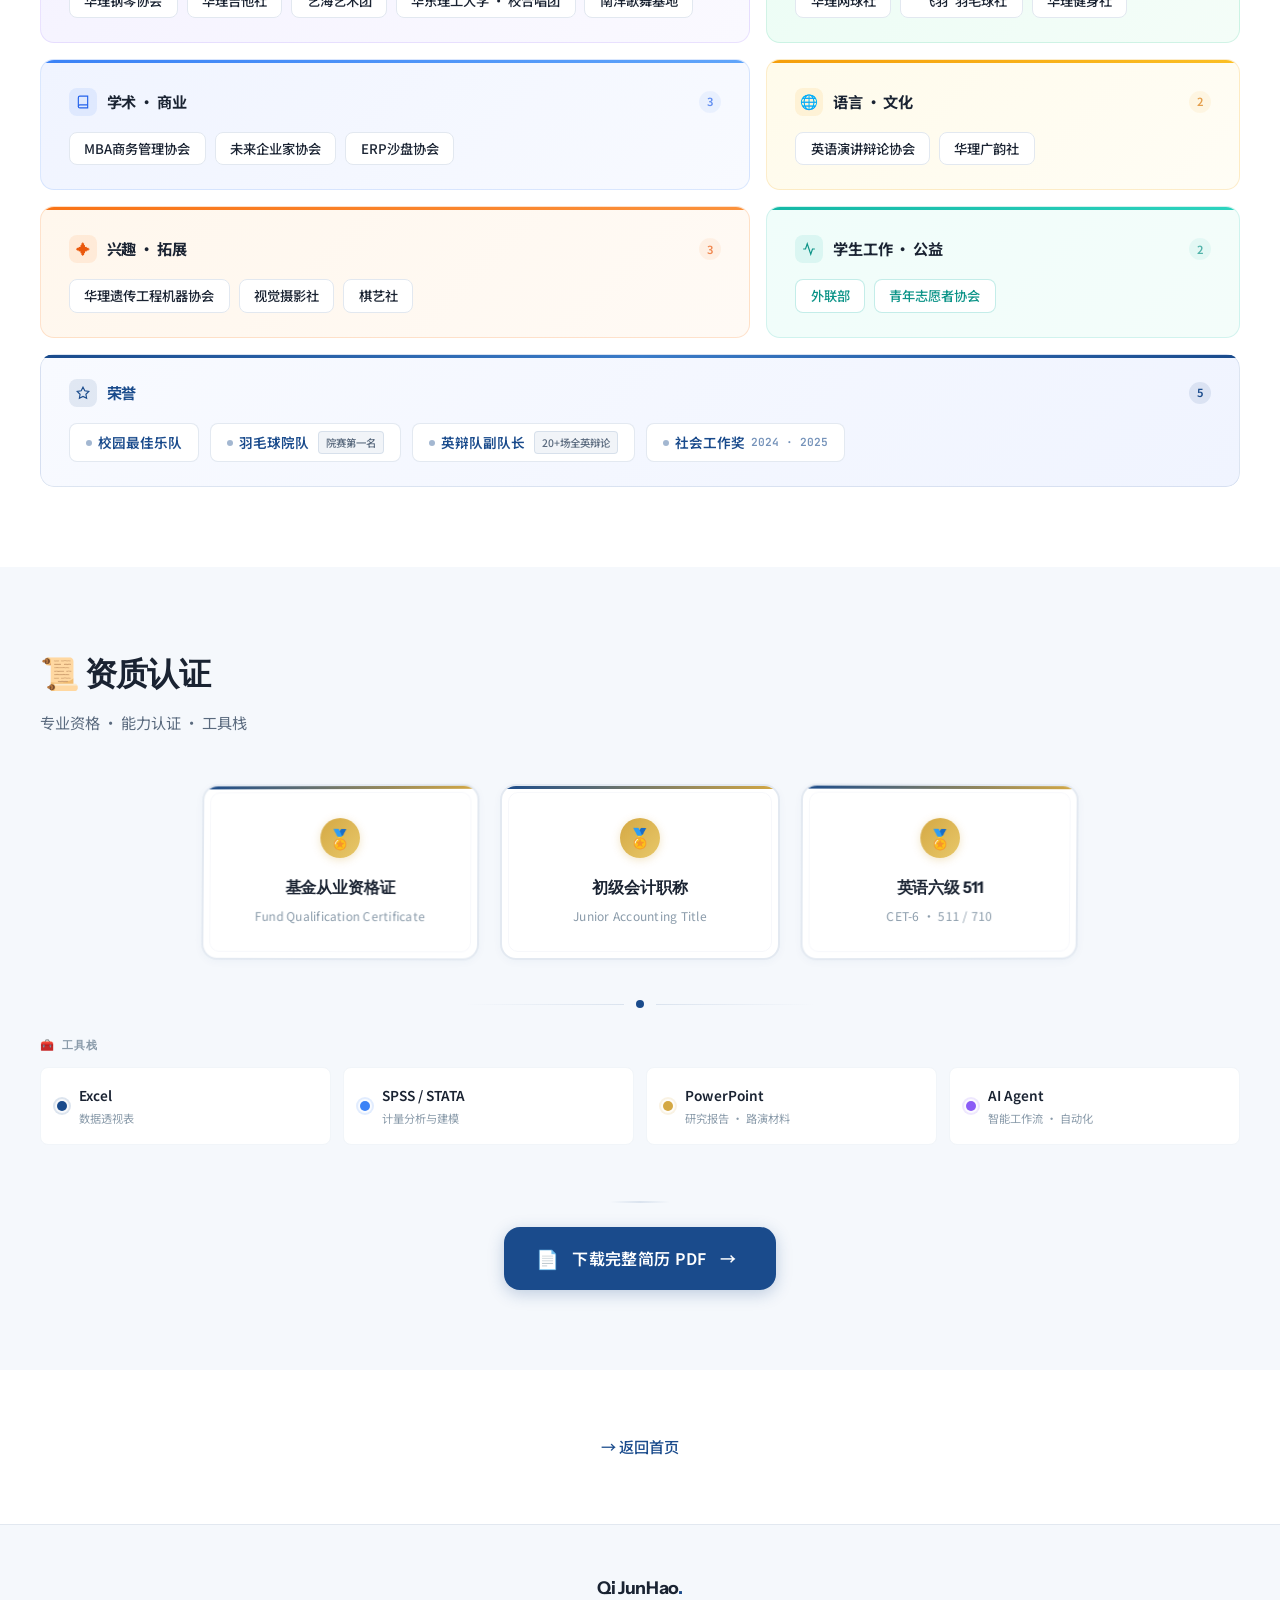
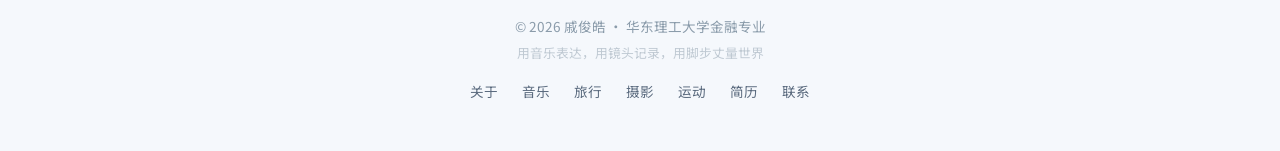
==== commit fc0e7fb0: "feat: exact homepage nav复制" ====
--- a/index.html
+++ b/index.html
@@ -1093,23 +1093,25 @@
     <canvas id="bgPathsCanvas"></canvas>
   </div>
 
-  <!-- Navigation -->
-  <nav class="navbar" id="navbar">
-    <div class="nav-inner">
-      <a href="https://qijunhao.com" class="nav-logo">Qi JunHao<span class="dot">.</span></a>
-      <div class="nav-gooey" id="navGooey"></div>
-      <div class="nav-right">
-        <div class="lang-toggle" id="langToggle">
-          <span class="lang-item active" data-lang="zh" data-full="简体中文">简</span>
-          <span class="lang-item" data-lang="en" data-full="English">EN</span>
-          <span class="lang-item" data-lang="hant" data-full="繁體中文">繁</span>
-        </div>
-        <button class="theme-toggle" id="themeToggle" aria-label="切换主题">
-          <svg width="16" height="16" viewBox="0 0 24 24" fill="none" stroke="currentColor" stroke-width="2"><circle cx="12" cy="12" r="5"/><path d="M12 1v2M12 21v2M4.22 4.22l1.42 1.42M18.36 18.36l1.42 1.42M1 12h2M21 12h2M4.22 19.78l1.42-1.42M18.36 5.64l1.42-1.42"/></svg>
-        </button>
+<!-- ============ NAVBAR ============ -->
+<nav class="navbar" id="navbar">
+  <div class="nav-inner">
+    <a href="/" class="nav-logo">Qi JunHao<span class="dot">.</span></a>
+
+    <div class="nav-gooey" id="navGooey"></div>
+
+    <div class="nav-right">
+      <div class="lang-toggle" id="langToggle">
+        <span class="lang-item" data-lang="zh" data-full="简体中文">简</span>
+        <span class="lang-item" data-lang="en" data-full="English">EN</span>
+        <span class="lang-item" data-lang="hant" data-full="繁體中文">繁</span>
       </div>
+      <button class="theme-toggle" id="themeToggle" aria-label="切换主题">
+        <svg width="16" height="16" viewBox="0 0 24 24" fill="none" stroke="currentColor" stroke-width="2"><circle cx="12" cy="12" r="5"/><path d="M12 1v2M12 21v2M4.22 4.22l1.42 1.42M18.36 18.36l1.42 1.42M1 12h2M21 12h2M4.22 19.78l1.42-1.42M18.36 5.64l1.42-1.42"/></svg>
+      </button>
     </div>
-  </nav>
+  </div>
+</nav>
 
   <!-- Page Header -->
   <header class="page-header" style="position:relative;z-index:2;">
@@ -1756,7 +1758,6 @@
           ],
           animationTime: 600,
           particleCount: 12,
-          initialActiveIndex: 5,
         });
       }
     });
--- a/style.css
+++ b/style.css
@@ -253,6 +253,36 @@
   color: var(--accent);
   background: var(--accent-subtle);
 }
+
+/* ─── Language Toggle ──────────────────────────────── */
+.lang-toggle {
+  display: flex;
+  align-items: center;
+  height: 30px;
+  background: var(--accent-subtle);
+  border-radius: 20px;
+  padding: 2px;
+  gap: 0;
+  border: 1px solid var(--accent-border);
+  overflow: hidden;
+  transition: all 0.3s ease;
+}
+.lang-toggle:hover { border-color: var(--accent); }
+.lang-item {
+  padding: 3px 8px;
+  font-size: .72rem;
+  font-weight: 600;
+  color: var(--text-muted);
+  transition: all .2s;
+  white-space: nowrap;
+  border-radius: 16px;
+  cursor: pointer;
+  user-select: none;
+  font-family: var(--font-body);
+  line-height: 1.4;
+}
+.lang-item.active { background: var(--accent); color: #fff; }
+.lang-item:not(.active):hover { color: var(--accent); }
 
 .nav-toggle {
   display: none;
@@ -298,12 +328,20 @@
   [data-theme="dark"] .nav-links {
     background: rgba(15,23,42,0.98);
   }
-  .nav-links.active { display: flex; }
+  .nav-links { display: none; }
+  .nav-gooey { display: none; }
   .nav-links a { padding: 0.625rem 0.875rem; width: 100%; }
   .nav-toggle { display: block; }
 }
 
-/* GOOEY NAV */
+/* Mobile fallback: show nav-links when toggled */
+@media (max-width: 768px) {
+  .nav-links.active { display: flex; }
+}
+
+/* ============================================================
+   GOOEY NAV (navbar integration)
+   ============================================================ */
 .nav-gooey {
   flex: 1;
   display: flex;
@@ -311,17 +349,20 @@
   align-items: center;
   height: 100%;
 }
+
 .gooey-nav-container {
   position: relative;
   height: 100%;
   display: flex;
   align-items: center;
 }
+
 .gooey-nav-container nav {
   display: flex;
   position: relative;
   transform: translate3d(0, 0, 0.01px);
 }
+
 .gooey-nav-container nav ul {
   display: flex;
   gap: 0.25rem;
@@ -333,6 +374,7 @@
   color: var(--text);
   text-shadow: none;
 }
+
 .gooey-nav-container nav ul li {
   border-radius: 100vw;
   position: relative;
@@ -341,6 +383,7 @@
   font-size: 0.875rem;
   font-weight: 500;
 }
+
 .gooey-nav-container nav ul li a {
   display: inline-block;
   padding: 0.4rem 0.875rem;
@@ -349,13 +392,16 @@
   border-radius: 100vw;
   transition: background 0.25s ease;
 }
+
 .gooey-nav-container nav ul li a:hover {
   background: var(--accent-subtle);
 }
+
 .gooey-nav-container nav ul li.active a {
   color: var(--accent);
   background: var(--accent-subtle);
 }
+
 .gooey-nav-container .effect {
   position: absolute;
   left: 0;
@@ -366,7 +412,10 @@
   pointer-events: none;
   z-index: 1;
 }
-.particle, .point {
+
+/* Particle styles */
+.particle,
+.point {
   display: block;
   opacity: 0;
   width: 20px;
@@ -374,6 +423,7 @@
   border-radius: 100%;
   transform-origin: center;
 }
+
 .particle {
   --time: 5s;
   position: absolute;
@@ -381,28 +431,104 @@
   left: calc(50% - 8px);
   animation: particle calc(var(--time)) ease 1 -350ms;
 }
+
 .point {
   background: var(--color, var(--accent));
   opacity: 1;
   animation: point calc(var(--time)) ease 1 -350ms;
 }
+
 @keyframes particle {
-  0% { transform: rotate(0deg) translate(calc(var(--start-x)), calc(var(--start-y))); opacity: 1; animation-timing-function: cubic-bezier(0.55, 0, 1, 0.45); }
-  70% { transform: rotate(calc(var(--rotate) * 0.5)) translate(calc(var(--end-x) * 1.2), calc(var(--end-y) * 1.2)); opacity: 1; animation-timing-function: ease; }
-  85% { transform: rotate(calc(var(--rotate) * 0.66)) translate(calc(var(--end-x)), calc(var(--end-y))); opacity: 1; }
-  100% { transform: rotate(calc(var(--rotate) * 1.2)) translate(calc(var(--end-x) * 0.5), calc(var(--end-y) * 0.5)); opacity: 1; }
-}
+  0% {
+    transform: rotate(0deg) translate(calc(var(--start-x)), calc(var(--start-y)));
+    opacity: 1;
+    animation-timing-function: cubic-bezier(0.55, 0, 1, 0.45);
+  }
+  70% {
+    transform: rotate(calc(var(--rotate) * 0.5)) translate(calc(var(--end-x) * 1.2), calc(var(--end-y) * 1.2));
+    opacity: 1;
+    animation-timing-function: ease;
+  }
+  85% {
+    transform: rotate(calc(var(--rotate) * 0.66)) translate(calc(var(--end-x)), calc(var(--end-y)));
+    opacity: 1;
+  }
+  100% {
+    transform: rotate(calc(var(--rotate) * 1.2)) translate(calc(var(--end-x) * 0.5), calc(var(--end-y) * 0.5));
+    opacity: 1;
+  }
+}
+
 @keyframes point {
-  0% { transform: scale(0); opacity: 0; animation-timing-function: cubic-bezier(0.55, 0, 1, 0.45); }
-  25% { transform: scale(calc(var(--scale) * 0.25)); }
+  0% {
+    transform: scale(0);
+    opacity: 0;
+    animation-timing-function: cubic-bezier(0.55, 0, 1, 0.45);
+  }
+  25% {
+    transform: scale(calc(var(--scale) * 0.25));
+  }
   38% { opacity: 1; }
-  65% { transform: scale(var(--scale)); opacity: 1; animation-timing-function: ease; }
-  85% { transform: scale(var(--scale)); opacity: 1; }
-  100% { transform: scale(var(--scale)); opacity: 0; }
+  65% {
+    transform: scale(var(--scale));
+    opacity: 1;
+    animation-timing-function: ease;
+  }
+  85% {
+    transform: scale(var(--scale));
+    opacity: 1;
+  }
+  100% {
+    transform: scale(0);
+    opacity: 0;
+  }
+}
+
+/* ============================================================
+   LANGUAGE TOGGLE
+   ============================================================ */
+.lang-toggle {
+  display: flex;
+  align-items: center;
+  height: 30px;
+  background: var(--accent-subtle);
+  border-radius: 20px;
+  padding: 2px;
+  gap: 0;
+  position: relative;
+}
+
+.lang-item {
+  padding: 3px 10px;
+  font-size: 0.72rem;
+  font-weight: 600;
+  border-radius: 16px;
+  font-family: var(--font-body, var(--font-cn));
+  cursor: pointer;
+  color: var(--text-secondary);
+  white-space: nowrap;
+  position: relative;
+  z-index: 1;
+  user-select: none;
+}
+
+.lang-item.active {
+  background: var(--accent);
+  color: #fff;
+}
+
+.lang-item:hover:not(.active) {
+  color: var(--accent);
 }
 
 @media (max-width: 768px) {
-  .nav-gooey { display: none; }
+  .lang-toggle {
+    height: 28px;
+  }
+  .lang-item {
+    padding: 2px 6px;
+    font-size: 0.68rem;
+  }
 }
 
 /* ============================================================
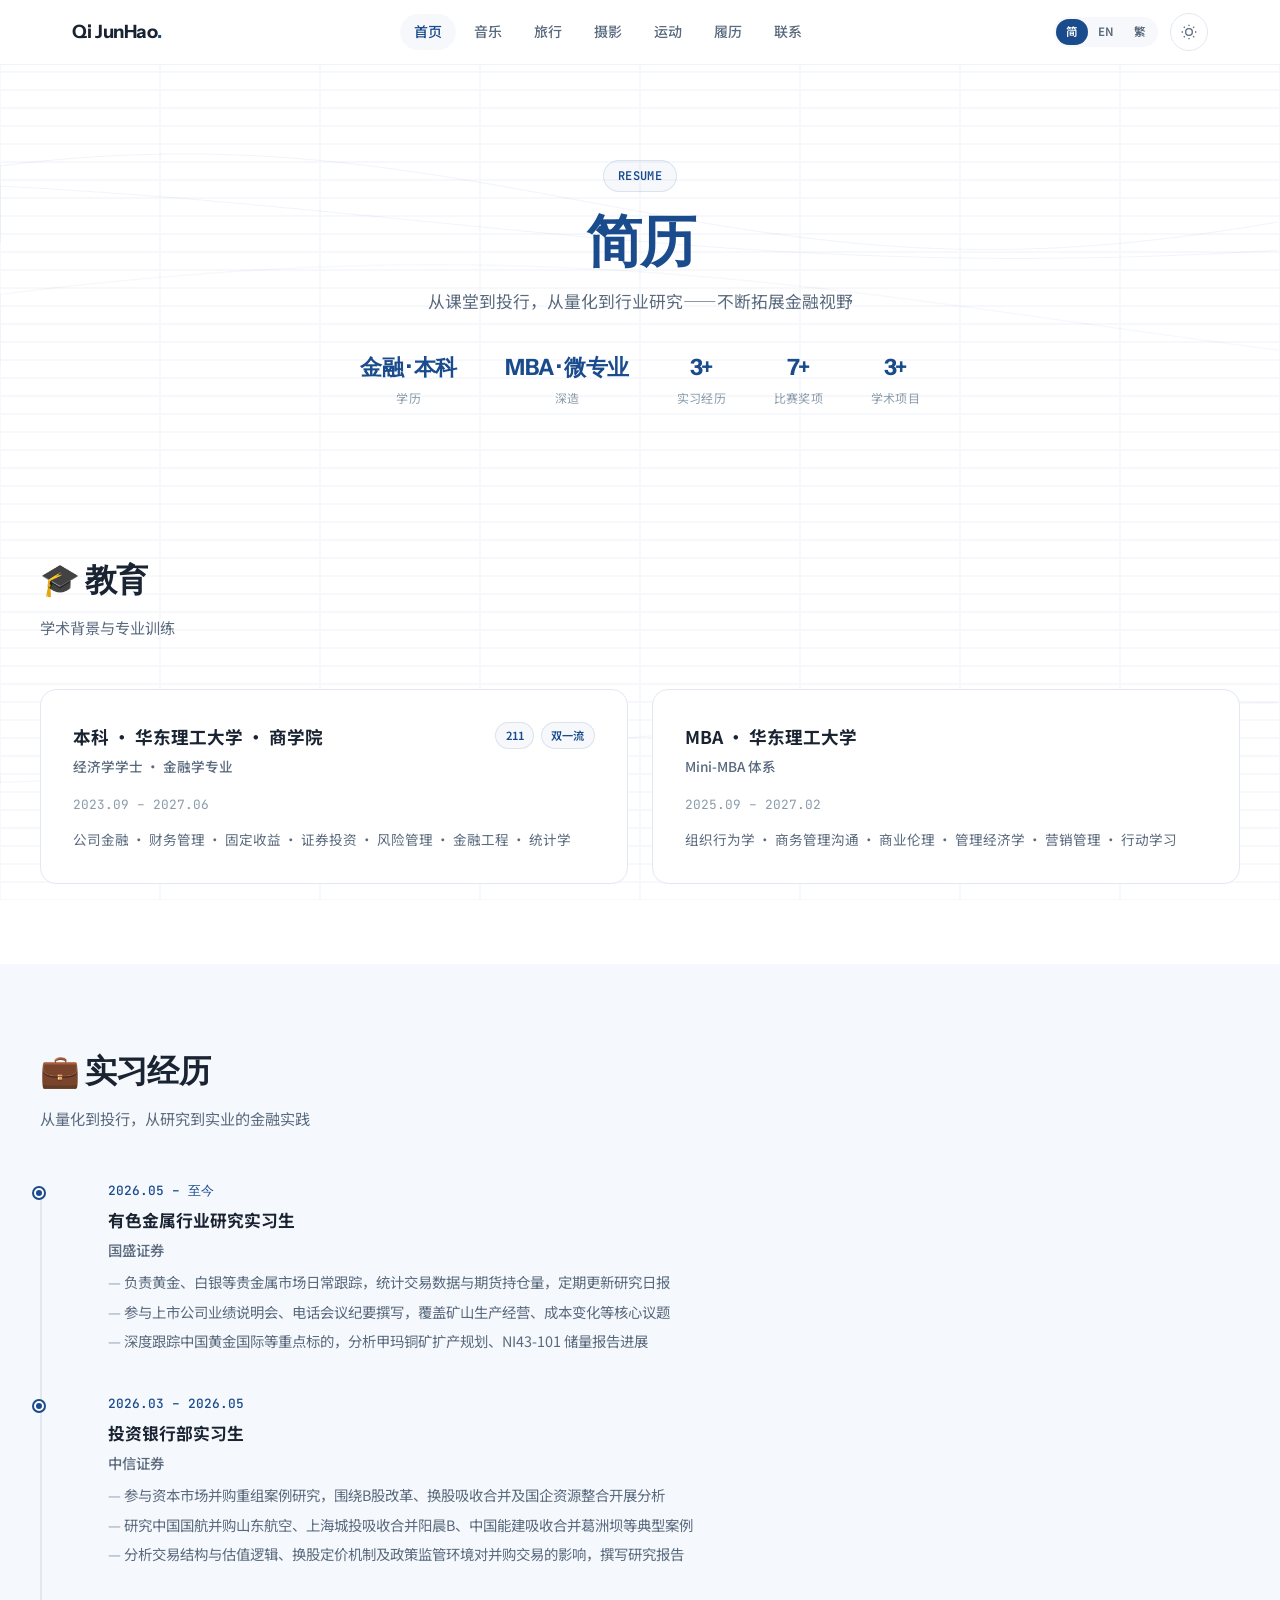
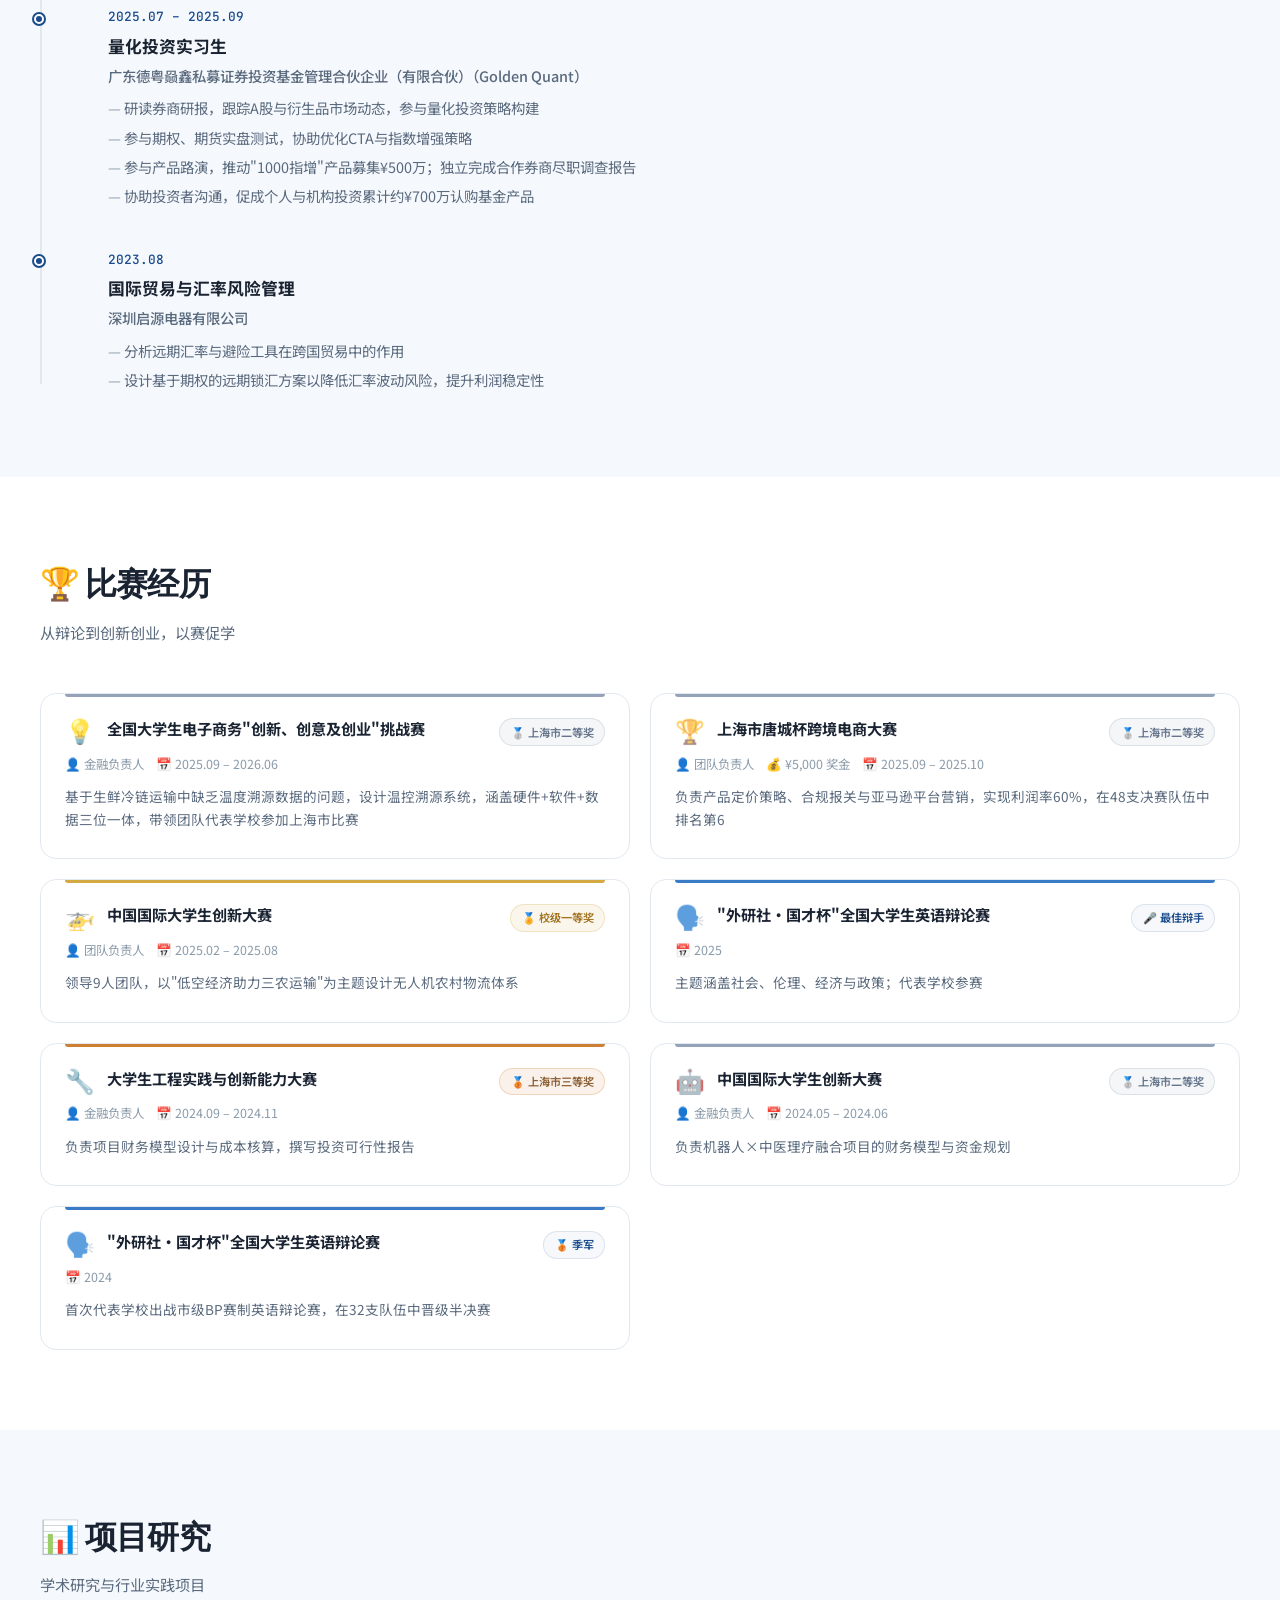
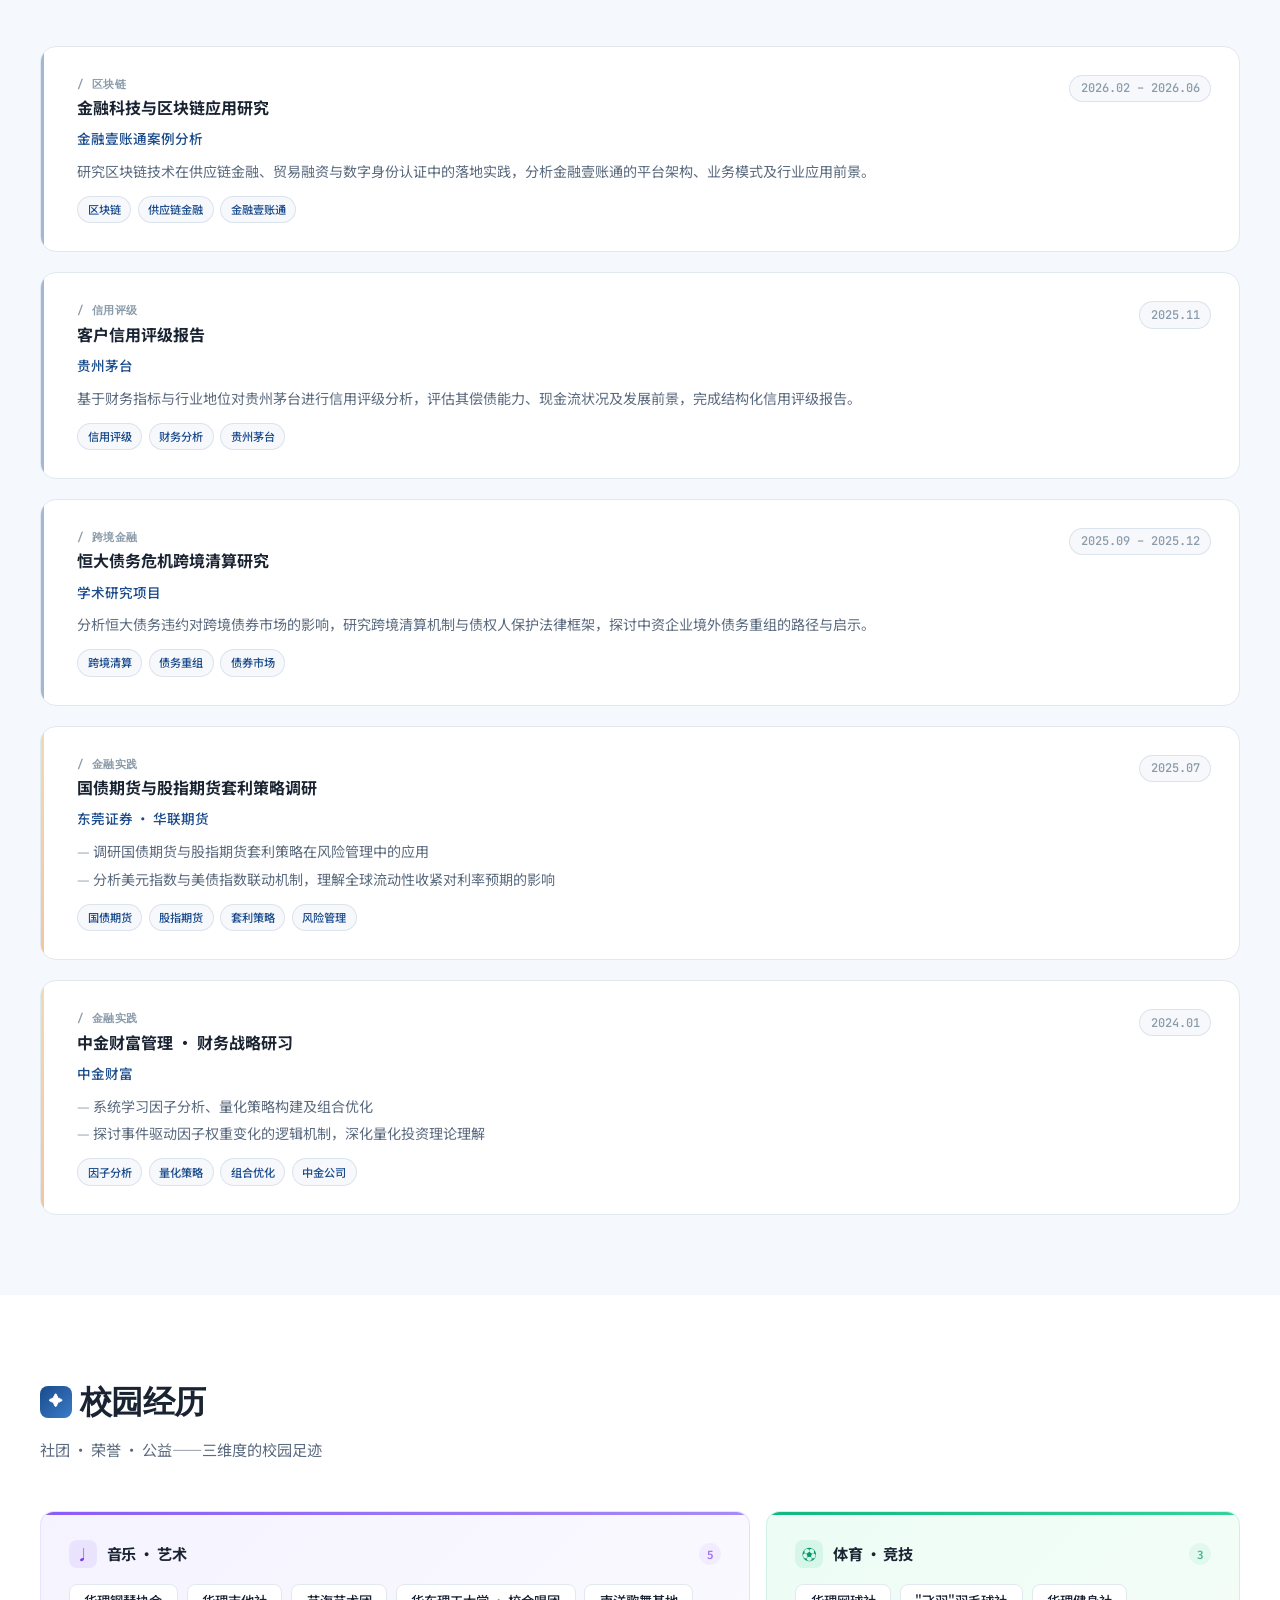
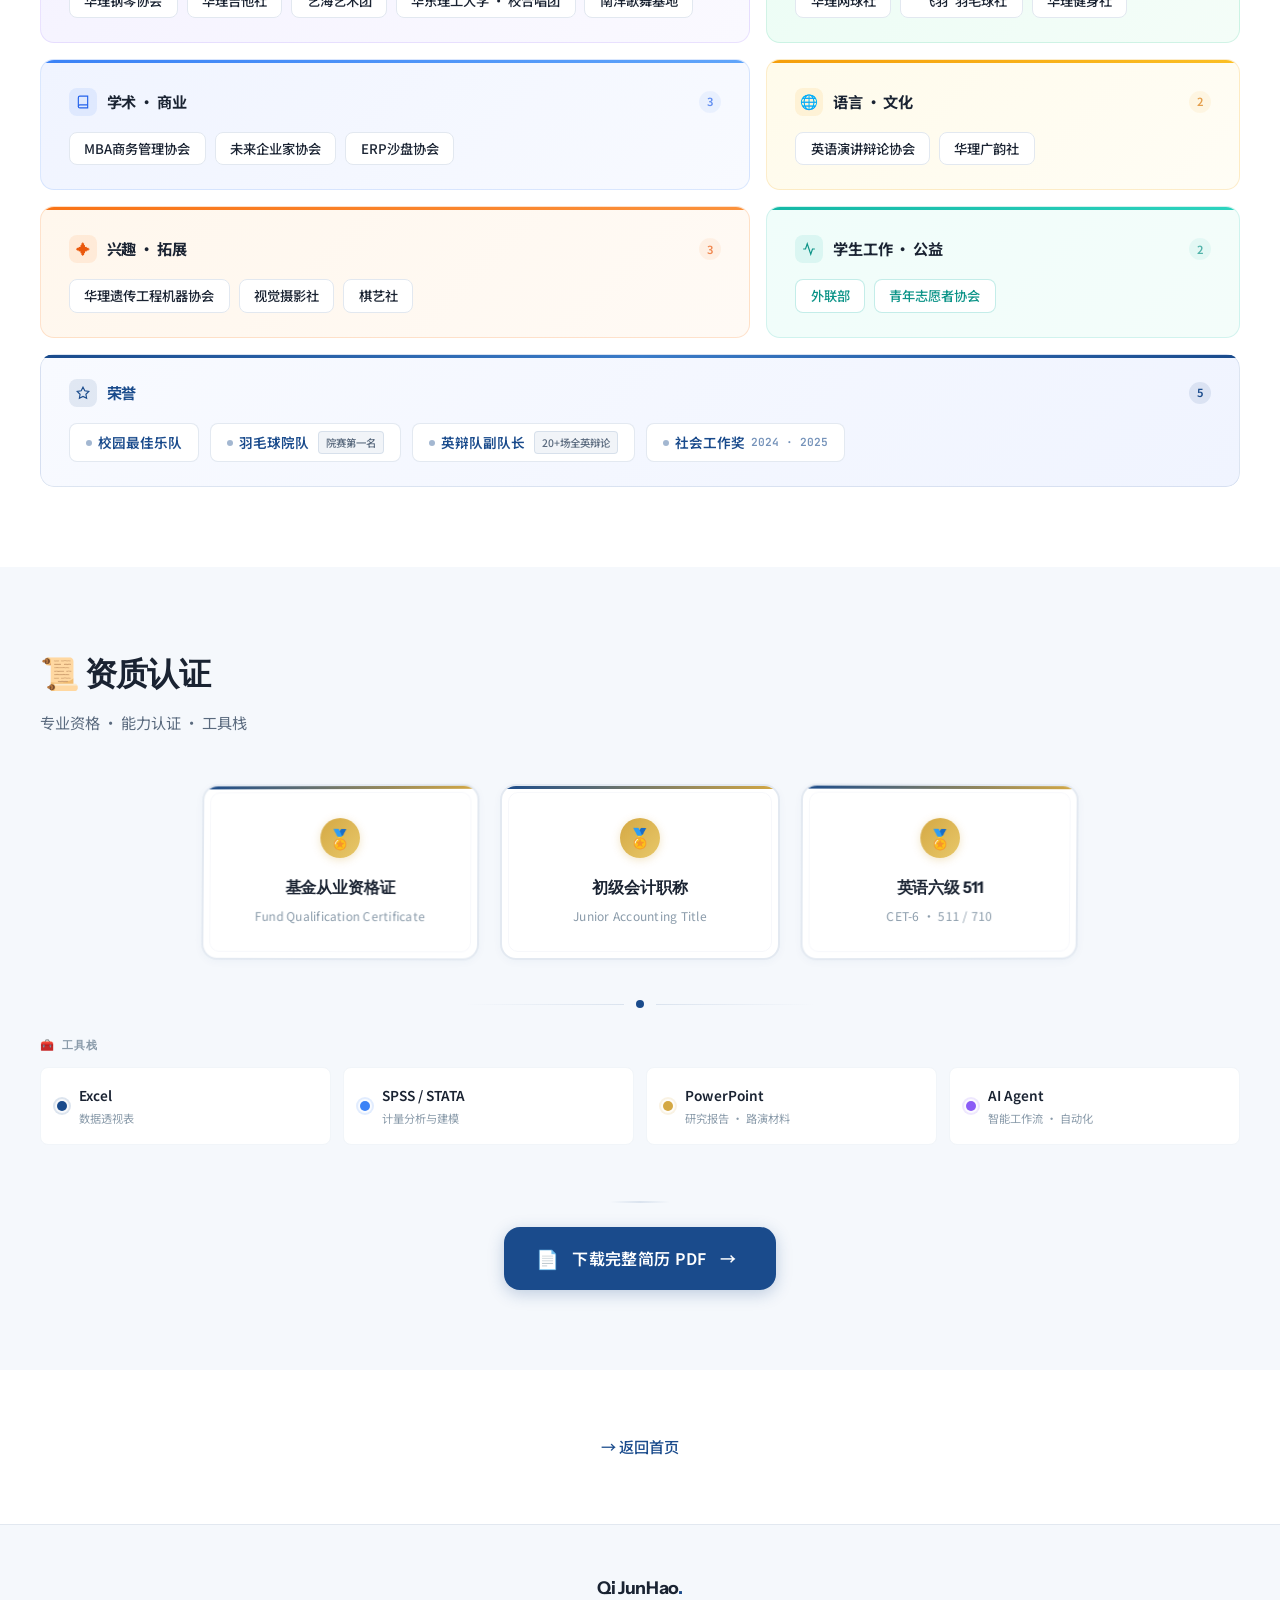
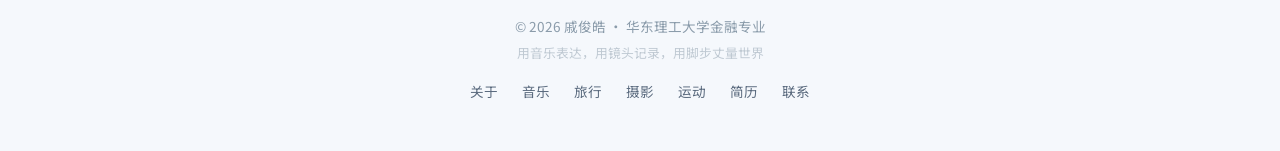
==== commit 39c23a29: "fix: 精确复制首页导航栏 HTML/CSS/JS" ====
--- a/index.html
+++ b/index.html
@@ -1741,27 +1741,8 @@
   <button class="back-to-top" id="backToTop" aria-label="回到顶部">↑</button>
 
   <script src="common.js"></script>
-  <script src="gooey-nav.js"></script>
-  <script>
-    document.addEventListener('DOMContentLoaded', function() {
-      var gooeyContainer = document.getElementById('navGooey');
-      if (gooeyContainer && typeof window.GooeyNav === 'function') {
-        window.GooeyNav(gooeyContainer, {
-          items: [
-            { label: '首页', href: 'https://qijunhao.com' },
-            { label: '音乐', href: 'https://music.qijunhao.com' },
-            { label: '旅行', href: 'https://travel.qijunhao.com' },
-            { label: '摄影', href: 'https://photography.qijunhao.com' },
-            { label: '运动', href: 'https://sport.qijunhao.com' },
-            { label: '履历', href: 'https://resume.qijunhao.com' },
-            { label: '联系', href: 'https://contact.qijunhao.com' },
-          ],
-          animationTime: 600,
-          particleCount: 12,
-        });
-      }
-    });
-  </script>
+  
+  
   <script>
     (function(){
       const container = document.getElementById('tilesBg');
@@ -1837,5 +1818,27 @@
       draw();
     })();
   </script>
+<script src="gooey-nav.js"></script>
+<script>
+document.addEventListener('DOMContentLoaded', function () {
+  var gooeyContainer = document.getElementById('navGooey');
+  if (gooeyContainer && typeof window.GooeyNav === 'function') {
+    var lang = localStorage.getItem('lang') || 'zh';
+    window.GooeyNav(gooeyContainer, {
+      items: [
+        { label: '首页', href: 'https://qijunhao.com' },
+        { label: '音乐', href: 'https://music.qijunhao.com' },
+        { label: '旅行', href: 'https://travel.qijunhao.com' },
+        { label: '摄影', href: 'https://photography.qijunhao.com' },
+        { label: '运动', href: 'https://sport.qijunhao.com' },
+        { label: '履历', href: 'https://resume.qijunhao.com' },
+        { label: '联系', href: 'https://contact.qijunhao.com' },
+      ],
+      animationTime: 600,
+      particleCount: 12,
+    });
+  }
+});
+</script>
 </body>
 </html>
--- a/style.css
+++ b/style.css
@@ -253,36 +253,6 @@
   color: var(--accent);
   background: var(--accent-subtle);
 }
-
-/* ─── Language Toggle ──────────────────────────────── */
-.lang-toggle {
-  display: flex;
-  align-items: center;
-  height: 30px;
-  background: var(--accent-subtle);
-  border-radius: 20px;
-  padding: 2px;
-  gap: 0;
-  border: 1px solid var(--accent-border);
-  overflow: hidden;
-  transition: all 0.3s ease;
-}
-.lang-toggle:hover { border-color: var(--accent); }
-.lang-item {
-  padding: 3px 8px;
-  font-size: .72rem;
-  font-weight: 600;
-  color: var(--text-muted);
-  transition: all .2s;
-  white-space: nowrap;
-  border-radius: 16px;
-  cursor: pointer;
-  user-select: none;
-  font-family: var(--font-body);
-  line-height: 1.4;
-}
-.lang-item.active { background: var(--accent); color: #fff; }
-.lang-item:not(.active):hover { color: var(--accent); }
 
 .nav-toggle {
   display: none;
@@ -779,12 +749,261 @@
 }
 
 /* ============================================================
+   RESPONSIVE
+   ============================================================ */
+@media (max-width: 768px) {
+  .about-hero {
+    min-height: 35vh;
+    padding: 5rem 1.25rem 2rem;
+  }
+  .menu-section {
+    height: 65vh;
+  }
+  .hide-desktop { display: none; }
+}
+
+@media (max-width: 480px) {
+  .section { padding: 3rem 1.25rem; }
+  .page-header { padding: 8rem 1.25rem 3rem; }
+}
+
+/* ============================================================
+   HERO TEXT (left side of homepage)
+   ============================================================ */
+.hero-text {
+  position: absolute;
+  left: 10%;
+  top: 28%;
+  z-index: 3;
+  pointer-events: none;
+  max-width: 520px;
+}
+
+.hero-greeting {
+  font-family: var(--font-display);
+  font-size: clamp(4rem, 7vw, 6rem);
+  font-weight: 700;
+  letter-spacing: -0.04em;
+  line-height: 1.1;
+  color: var(--accent);
+  margin-bottom: 1.2rem;
+}
+
+.hero-line {
+  font-family: var(--font-cn);
+  font-size: clamp(1rem, 2vw, 1.25rem);
+  font-weight: 400;
+  color: var(--text-secondary);
+  line-height: 2.2;
+  letter-spacing: 0.12em;
+}
+
+.hero-typing-wrap {
+  margin-top: 1.5rem;
+  font-family: var(--font-cn);
+  font-size: clamp(1.05rem, 2vw, 1.3rem);
+  font-weight: 500;
+  color: var(--accent);
+  min-height: 1.8em;
+  letter-spacing: 0.1em;
+}
+
+.hero-cursor {
+  display: inline-block;
+  margin-left: 2px;
+  font-weight: 300;
+  color: var(--accent);
+  animation: blink 0.8s step-end infinite;
+}
+
+@keyframes blink {
+  50% { opacity: 0; }
+}
+
+[data-theme="dark"] .hero-greeting {
+  color: var(--accent-light);
+}
+[data-theme="dark"] .hero-typing-wrap {
+  color: var(--accent-light);
+}
+[data-theme="dark"] .hero-cursor {
+  color: var(--accent-light);
+}
+
+@media (max-width: 900px) {
+  .hero-text {
+    left: 5%;
+    right: 5%;
+    top: 8%;
+    transform: none;
+    text-align: center;
+    max-width: none;
+  }
+  .hero-greeting {
+    font-size: clamp(2.2rem, 8vw, 3rem);
+  }
+  .hero-line {
+    font-size: clamp(0.9rem, 3vw, 1rem);
+  }
+  .hero-typing-wrap {
+    font-size: clamp(0.9rem, 3vw, 1.05rem);
+  }
+}
+
+@media (max-width: 480px) {
+  .hero-text {
+    top: 6%;
+  }
+}
+
+/* ============================================================
+   CARD SWAP (faithful replica of React Bits CardSwap)
+   ============================================================ */
+.card-swap-section {
+  position: relative;
+  height: calc(100vh - 64px);
+  z-index: 2;
+}
+
+.card-swap-container {
+  position: absolute;
+  bottom: 3%;
+  right: 8%;
+  transform: translate(7%, 24%);
+  transform-origin: bottom right;
+  perspective: 900px;
+  overflow: visible;
+}
+
+.card-swap-container .card {
+  position: absolute;
+  top: 50%;
+  left: 50%;
+  border-radius: 12px;
+  border: 1px solid #ddd0b0;
+  background: #000;
+  transform-style: preserve-3d;
+  will-change: transform;
+  backface-visibility: hidden;
+  -webkit-backface-visibility: hidden;
+  overflow: hidden;
+  cursor: pointer;
+}
+
+/* Card header bar */
+.card-header {
+  position: absolute;
+  top: 0; left: 0; right: 0;
+  height: 44px;
+  display: flex;
+  align-items: center;
+  gap: 8px;
+  padding: 0 16px;
+  background: rgba(0,0,0,0.4);
+  border-bottom: 1px solid rgba(255,255,255,0.06);
+  z-index: 4;
+  color: rgba(255,255,255,0.9);
+  font-size: 0.82rem;
+  font-weight: 500;
+  letter-spacing: 0.03em;
+}
+
+.card-header svg {
+  width: 16px;
+  height: 16px;
+  opacity: 0.7;
+  flex-shrink: 0;
+}
+
+.card-cta {
+  margin-left: 10px;
+  font-size: 0.78rem;
+  font-weight: 700;
+  opacity: 0;
+  transition: opacity 0.3s ease;
+  white-space: nowrap;
+  padding: 2px 10px;
+  border: 1.5px solid currentColor;
+  border-radius: 20px;
+  letter-spacing: 0.04em;
+}
+
+.card-cta.active {
+  opacity: 1;
+}
+
+/* Card body — the main visual area */
+.card-body {
+  position: absolute;
+  inset: 0;
+  display: flex;
+  align-items: center;
+  justify-content: center;
+  z-index: 2;
+}
+
+.card-symbol {
+  position: relative;
+  z-index: 2;
+  font-size: clamp(4rem, 10vw, 8rem);
+  font-weight: 300;
+  color: var(--accent, #3B82F6);
+  line-height: 1;
+  opacity: 0.85;
+  text-shadow: 0 0 40px var(--accent, #3B82F6);
+}
+
+.card-glow {
+  position: absolute;
+  inset: 0;
+  z-index: 1;
+  pointer-events: none;
+}
+
+/* PixelCanvas on cards */
+.card-swap-container .card .pixel-canvas {
+  position: absolute;
+  top: 0;
+  left: 0;
+  width: 100%;
+  height: 100%;
+  pointer-events: none;
+  z-index: 3;
+  border-radius: 12px;
+}
+
+/* Radial glow on hover (like original PixelCard ::before) */
+.card-swap-container .card::before {
+  content: '';
+  position: absolute;
+  inset: 0;
+  margin: auto;
+  aspect-ratio: 1;
+  background: radial-gradient(circle, rgba(255,255,255,0.08), transparent 85%);
+  opacity: 0;
+  transition: opacity 800ms cubic-bezier(0.5, 1, 0.89, 1);
+  pointer-events: none;
+  z-index: 2;
+}
+
+.card-swap-container .card:hover::before {
+  opacity: 1;
+}
+
+@media (max-width: 768px) {
+  .card-swap-container {
+    transform: scale(0.75) translate(25%, 25%);
+  }
+}
+
+@media (max-width: 480px) {
+  .card-swap-container {
+    transform: scale(0.55) translate(25%, 25%);
+  }
+}
+/* ============================================================
    TIMELINE
    ============================================================ */
-.timeline {
-  position: relative;
-  padding-left: 2.5rem;
-}
 .timeline::before {
   content: '';
   position: absolute;
@@ -892,9 +1111,194 @@
 }
 
 /* ============================================================
-   RESPONSIVE
-   ============================================================ */
-@media (max-width: 480px) {
-  .section { padding: 3rem 1.25rem; }
-  .page-header { padding: 8rem 1.25rem 3rem; }
-}
+   FLOWING MENU
+   ============================================================ */
+.menu-wrap {
+  width: 100%;
+  overflow: hidden;
+  position: relative;
+}
+
+.menu {
+  display: flex;
+  flex-direction: column;
+  height: 100%;
+  margin: 0;
+  padding: 0;
+}
+
+.menu__item {
+  flex: 1;
+  position: relative;
+  overflow: hidden;
+  text-align: center;
+  border-top: 1px solid;
+}
+
+.menu__item:first-child {
+  border-top: none;
+}
+
+.menu__item-link {
+  display: flex;
+  align-items: center;
+  justify-content: center;
+  height: 100%;
+  position: relative;
+  cursor: pointer;
+  text-transform: uppercase;
+  text-decoration: none;
+  white-space: nowrap;
+  font-weight: 600;
+  font-size: clamp(1.2rem, 4vh, 2.4rem);
+  transition: letter-spacing 0.3s ease;
+  z-index: 2;
+}
+
+.menu__item-link:hover {
+  letter-spacing: 0.08em;
+}
+
+.marquee {
+  position: absolute;
+  top: 0;
+  left: 0;
+  overflow: hidden;
+  width: 100%;
+  height: 100%;
+  pointer-events: none;
+  transform: translate3d(0, 101%, 0);
+  z-index: 1;
+}
+
+.marquee__inner-wrap {
+  height: 100%;
+  width: 100%;
+  overflow: hidden;
+}
+
+.marquee__inner {
+  display: flex;
+  align-items: center;
+  position: relative;
+  height: 100%;
+  width: fit-content;
+  will-change: transform;
+}
+
+.marquee__part {
+  display: flex;
+  align-items: center;
+  flex-shrink: 0;
+}
+
+.marquee span {
+  white-space: nowrap;
+  text-transform: uppercase;
+  font-weight: 400;
+  font-size: clamp(1rem, 3vh, 1.8rem);
+  line-height: 1;
+  padding: 0 1vw;
+}
+
+.marquee__img {
+  width: clamp(100px, 12vw, 200px);
+  height: clamp(2.5rem, 7vh, 5rem);
+  margin: 1em 1.5vw;
+  border-radius: 50px;
+  background-size: cover;
+  background-position: 50% 50%;
+}
+
+@media (max-width: 768px) {
+  .menu__item-link {
+    font-size: 1rem;
+  }
+  .marquee span {
+    font-size: 0.85rem;
+  }
+  .marquee__img {
+    width: 80px;
+    height: 2rem;
+    margin: 0.5em 1vw;
+  }
+}
+
+/* ============================================================
+   ABOUT HERO (homepage)
+   ============================================================ */
+.about-hero {
+  min-height: 45vh;
+  display: flex;
+  align-items: center;
+  justify-content: center;
+  text-align: center;
+  padding: 6rem 2rem 4rem;
+  position: relative;
+  overflow: hidden;
+  z-index: 2;
+}
+
+.about-inner {
+  max-width: 680px;
+}
+
+.about-badge {
+  display: inline-flex;
+  align-items: center;
+  gap: 0.5rem;
+  padding: 0.35rem 1rem;
+  border-radius: 50px;
+  font-size: 0.75rem;
+  font-weight: 600;
+  letter-spacing: 0.04em;
+  font-family: var(--font-mono);
+  margin-bottom: 1.25rem;
+  text-transform: uppercase;
+  color: var(--accent);
+  background: var(--accent-subtle);
+  border: 1px solid var(--accent-border);
+}
+
+.about-hero h1 {
+  font-family: var(--font-display);
+  font-size: clamp(2.4rem, 6vw, 4rem);
+  font-weight: 700;
+  letter-spacing: -0.03em;
+  margin-bottom: 0.6rem;
+  line-height: 1.15;
+  color: var(--text);
+}
+
+.about-hero .tagline {
+  font-size: 1.05rem;
+  color: var(--text-secondary);
+  margin-bottom: 1.25rem;
+  font-weight: 400;
+}
+
+.about-hero .bio {
+  font-size: 0.95rem;
+  color: var(--text-secondary);
+  line-height: 1.8;
+  max-width: 520px;
+  margin: 0 auto;
+}
+
+.about-hero .divider {
+  width: 40px;
+  height: 2px;
+  background: var(--accent);
+  margin: 1.5rem auto;
+  border-radius: 2px;
+  opacity: 0.5;
+}
+
+/* ============================================================
+   MENU SECTION
+   ============================================================ */
+.menu-section {
+  height: 55vh;
+  position: relative;
+  z-index: 2;
+}
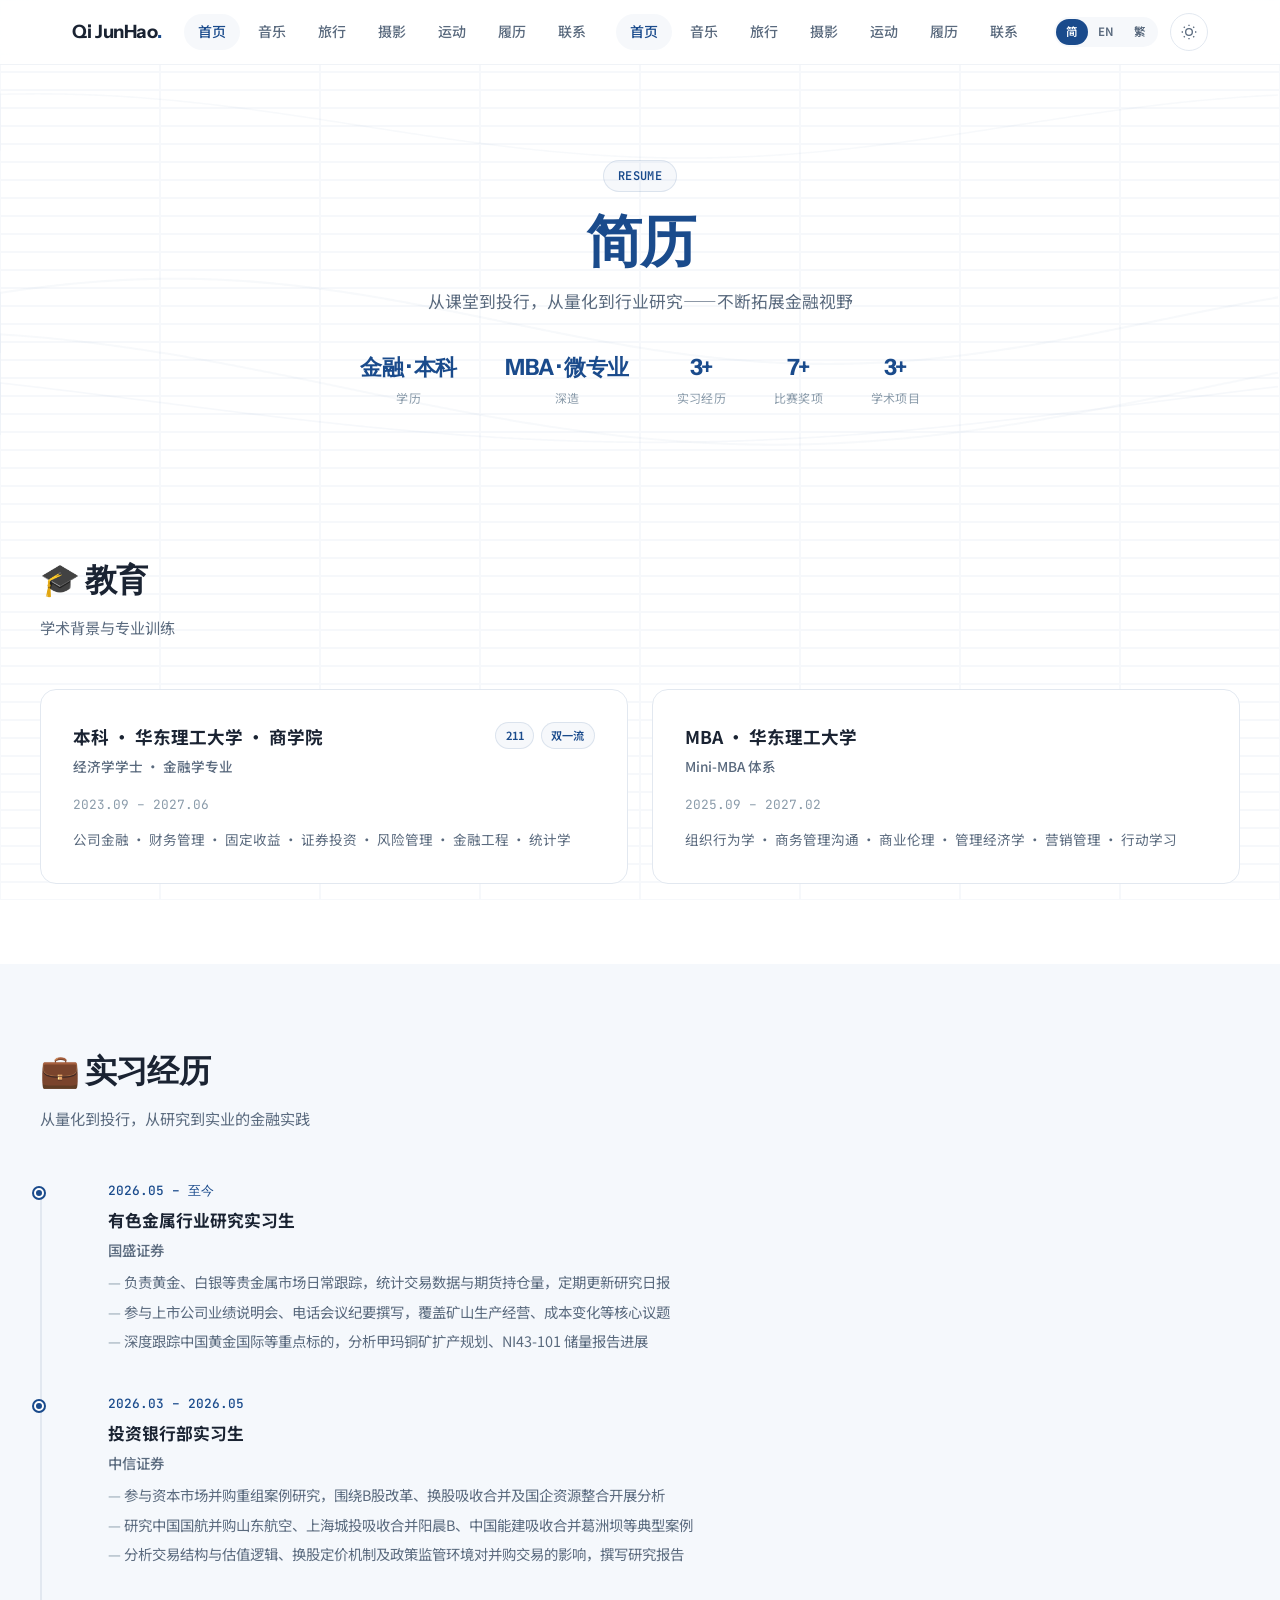
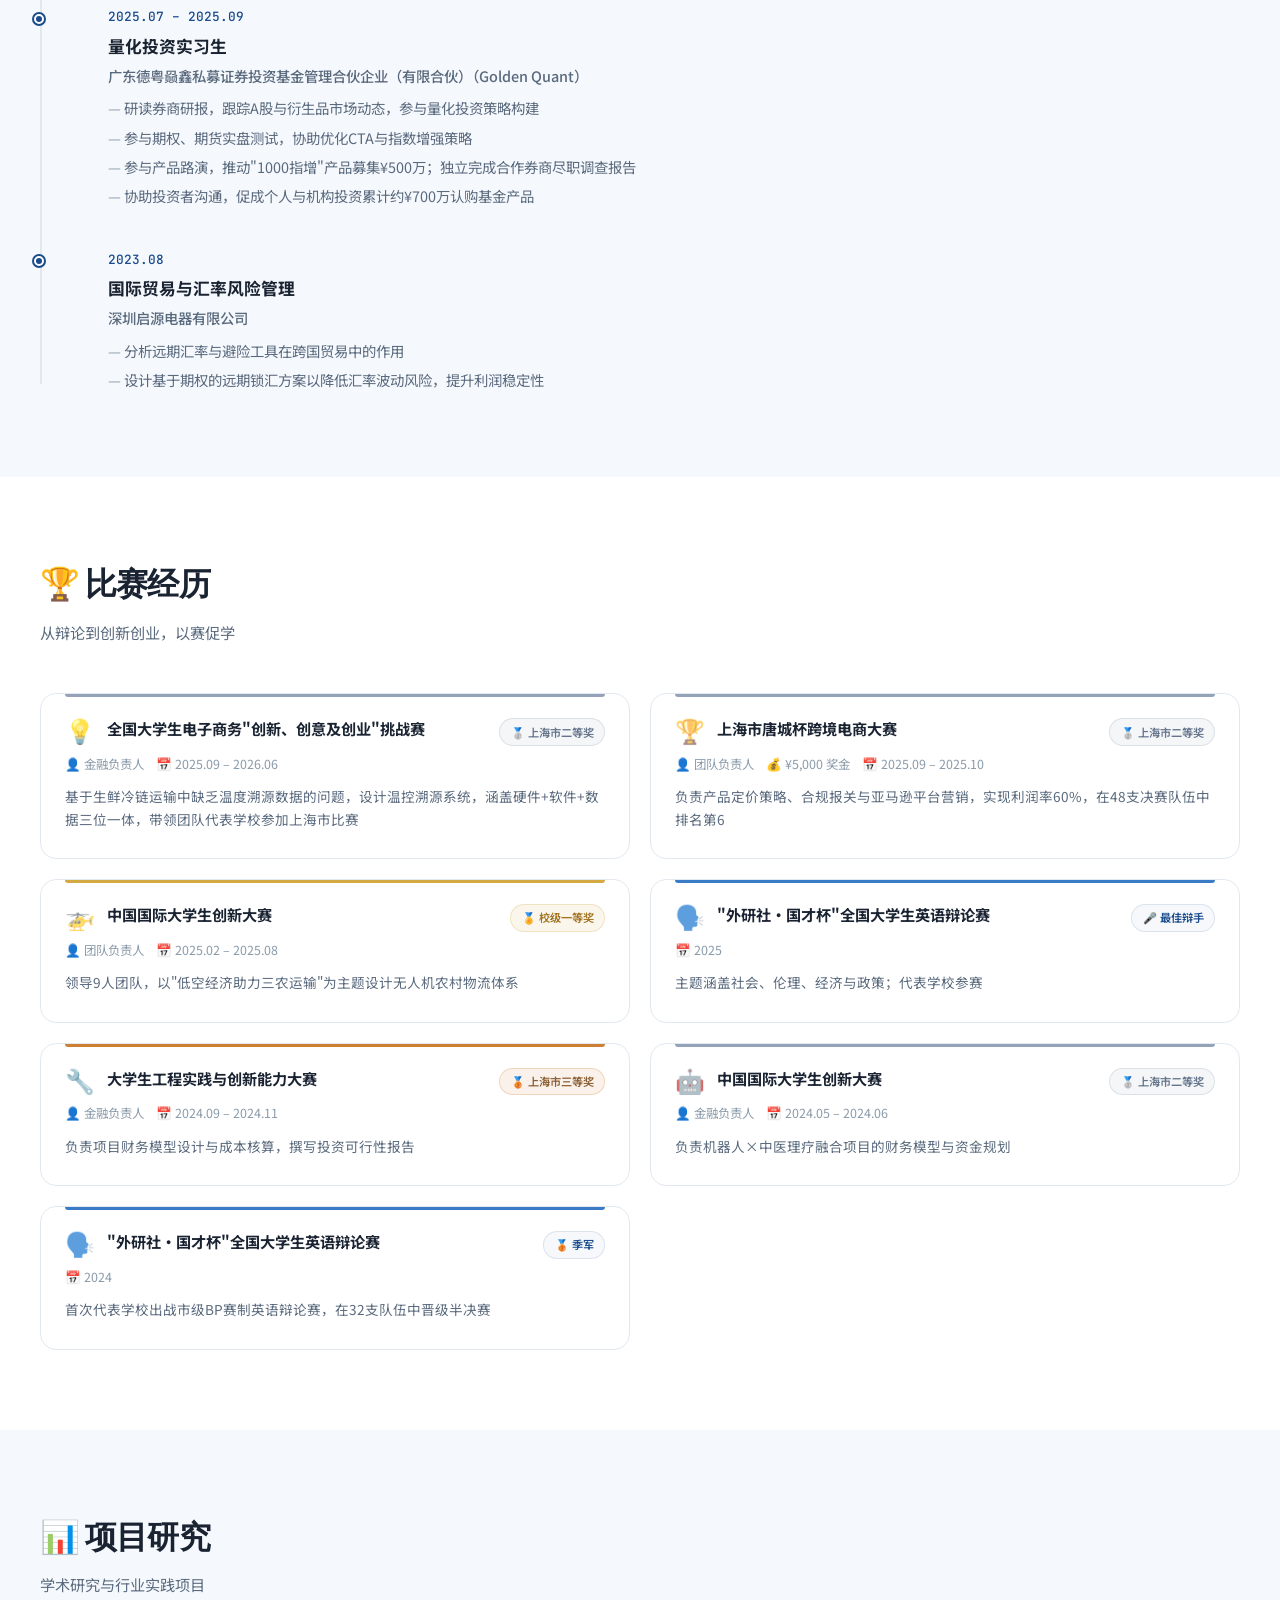
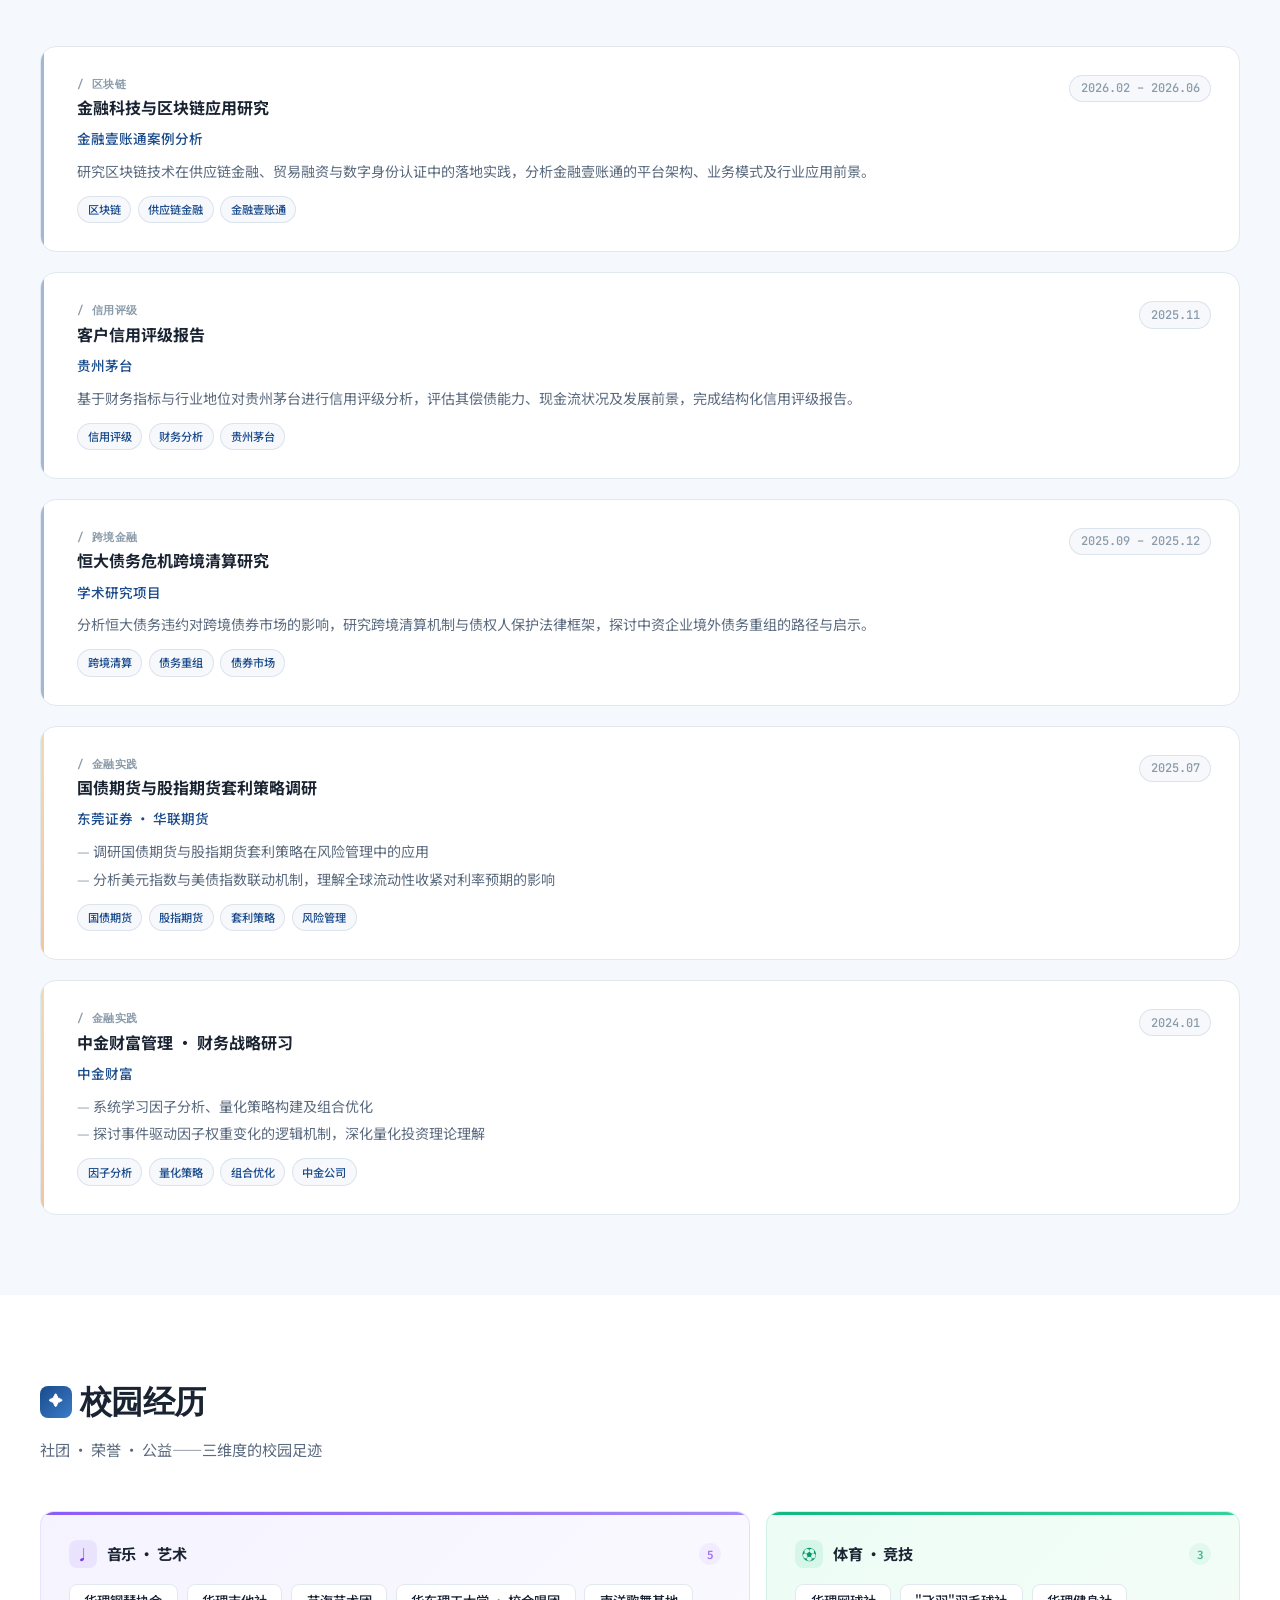
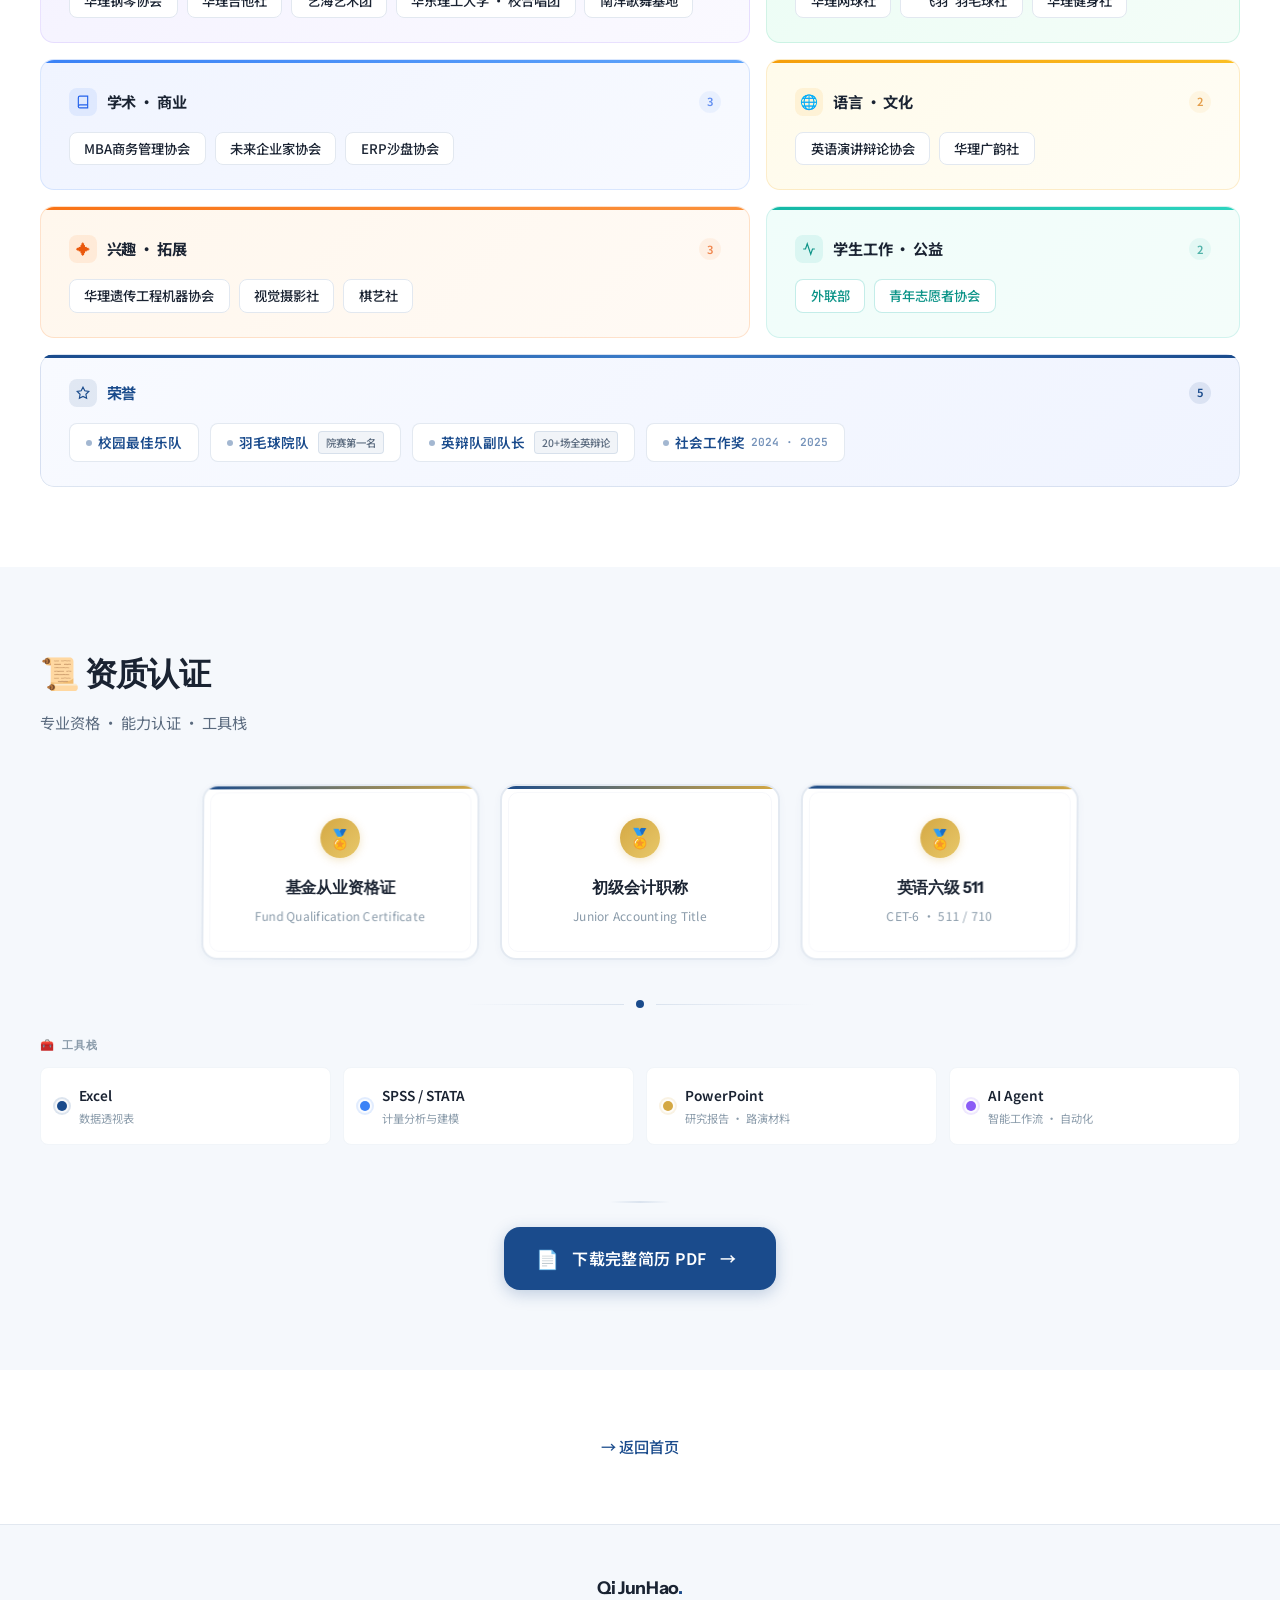
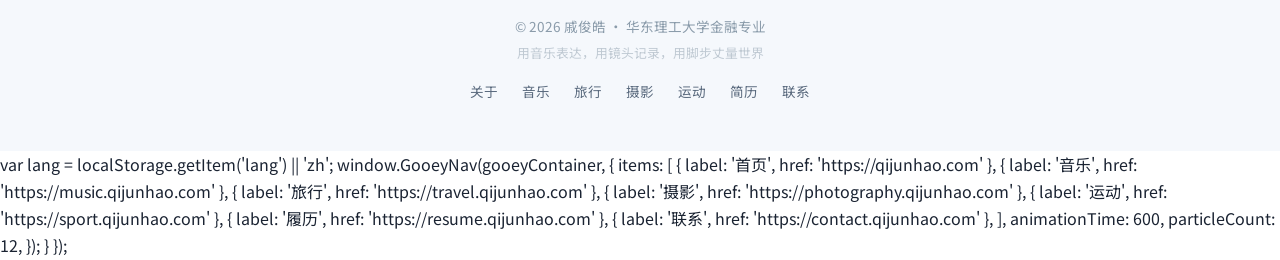
==== commit f7e0133d: "fix: 清理重复 GooeyNav init 脚本" ====
--- a/index.html
+++ b/index.html
@@ -1818,11 +1818,6 @@
       draw();
     })();
   </script>
-<script src="gooey-nav.js"></script>
-<script>
-document.addEventListener('DOMContentLoaded', function () {
-  var gooeyContainer = document.getElementById('navGooey');
-  if (gooeyContainer && typeof window.GooeyNav === 'function') {
     var lang = localStorage.getItem('lang') || 'zh';
     window.GooeyNav(gooeyContainer, {
       items: [
@@ -1840,5 +1835,47 @@
   }
 });
 </script>
-</body>
-</html>+<script src="gooey-nav.js"></script>
+<script>
+document.addEventListener('DOMContentLoaded', function () {
+  var gooeyContainer = document.getElementById('navGooey');
+  if (gooeyContainer && typeof window.GooeyNav === 'function') {
+    window.GooeyNav(gooeyContainer, {
+      items: [
+        { label: '首页', href: 'https://qijunhao.com' },
+        { label: '音乐', href: 'https://music.qijunhao.com' },
+        { label: '旅行', href: 'https://travel.qijunhao.com' },
+        { label: '摄影', href: 'https://photography.qijunhao.com' },
+        { label: '运动', href: 'https://sport.qijunhao.com' },
+        { label: '履历', href: 'https://resume.qijunhao.com' },
+        { label: '联系', href: 'https://contact.qijunhao.com' },
+      ],
+      animationTime: 600,
+      particleCount: 12,
+    });
+  }
+});
+</script>
+    <script src="common.js"></script>
+  <script src="gooey-nav.js"></script>
+  <script>
+  document.addEventListener('DOMContentLoaded', function () {
+    var gooeyContainer = document.getElementById('navGooey');
+    if (gooeyContainer && typeof window.GooeyNav === 'function') {
+      window.GooeyNav(gooeyContainer, {
+        items: [
+          { label: '首页', href: 'https://qijunhao.com' },
+          { label: '音乐', href: 'https://music.qijunhao.com' },
+          { label: '旅行', href: 'https://travel.qijunhao.com' },
+          { label: '摄影', href: 'https://photography.qijunhao.com' },
+          { label: '运动', href: 'https://sport.qijunhao.com' },
+          { label: '履历', href: 'https://resume.qijunhao.com' },
+          { label: '联系', href: 'https://contact.qijunhao.com' },
+        ],
+        animationTime: 600,
+        particleCount: 12,
+      });
+    }
+  });
+  </script>
+</body>
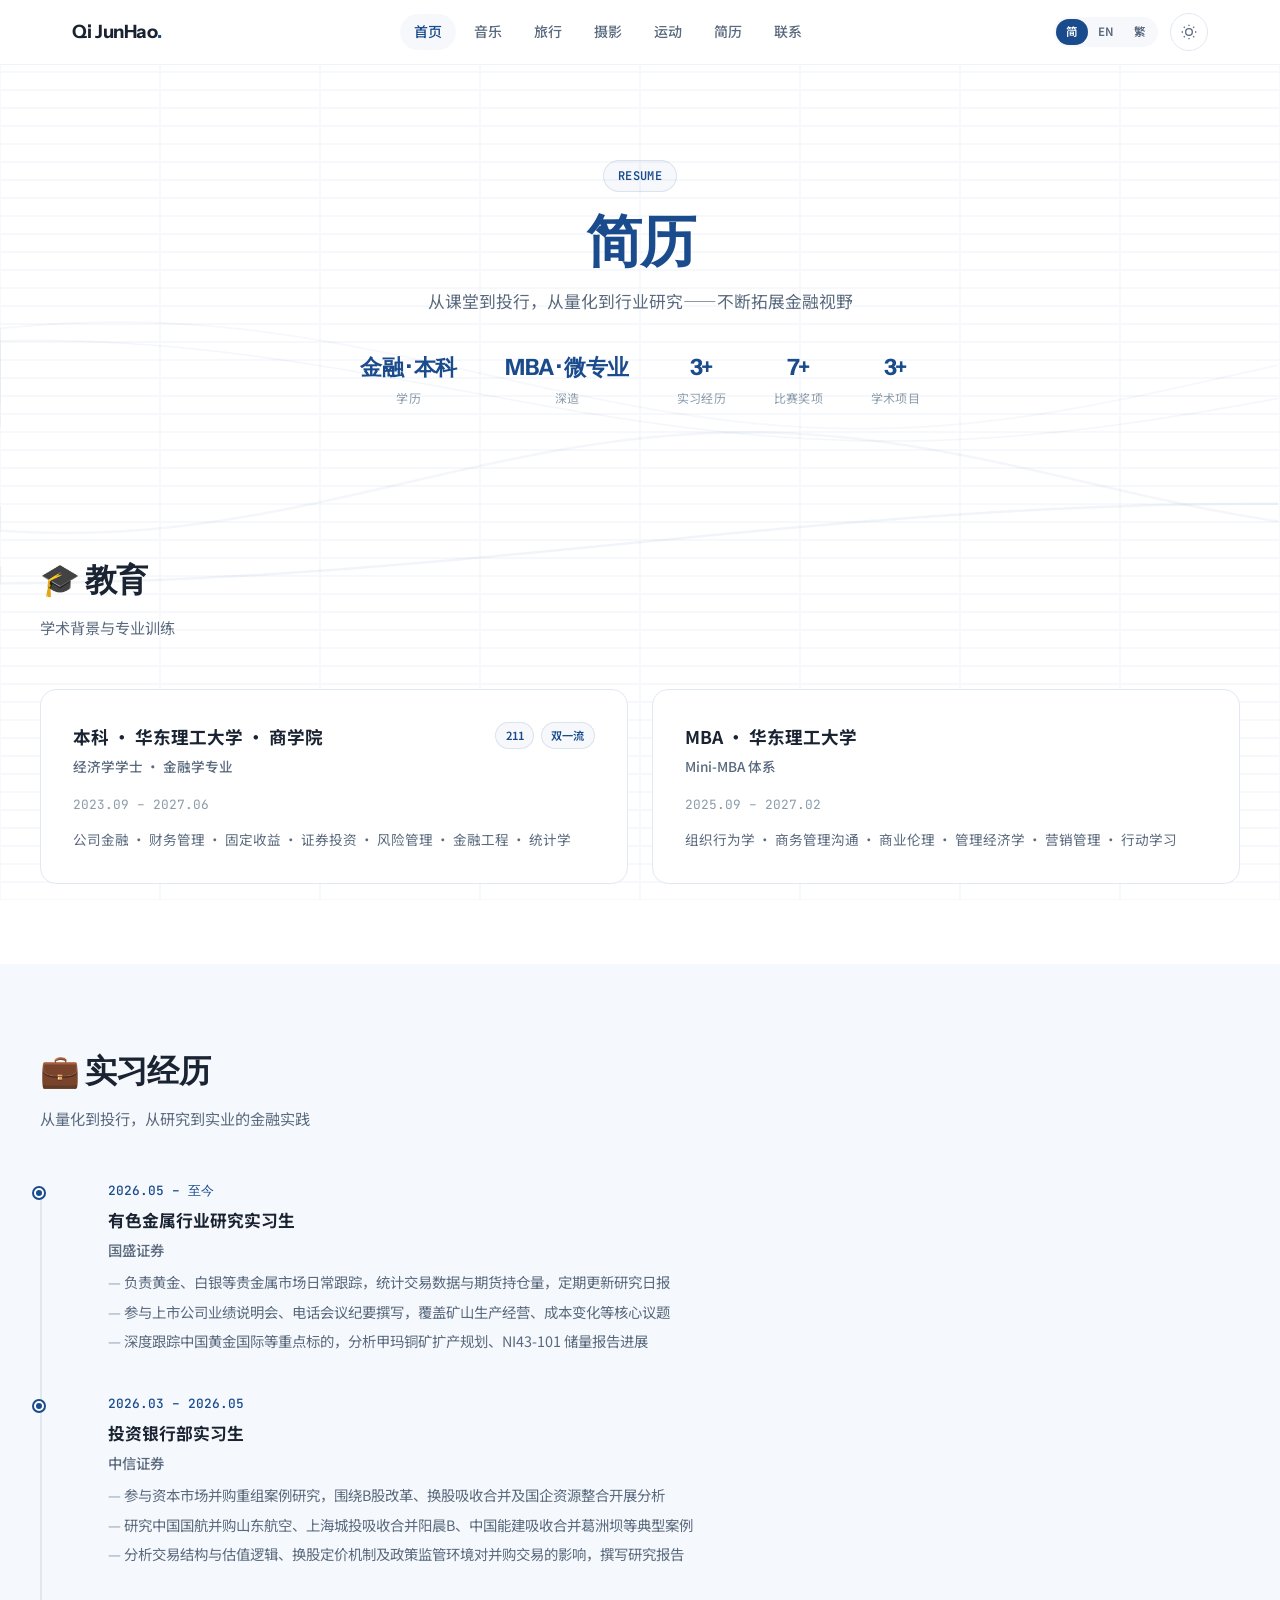
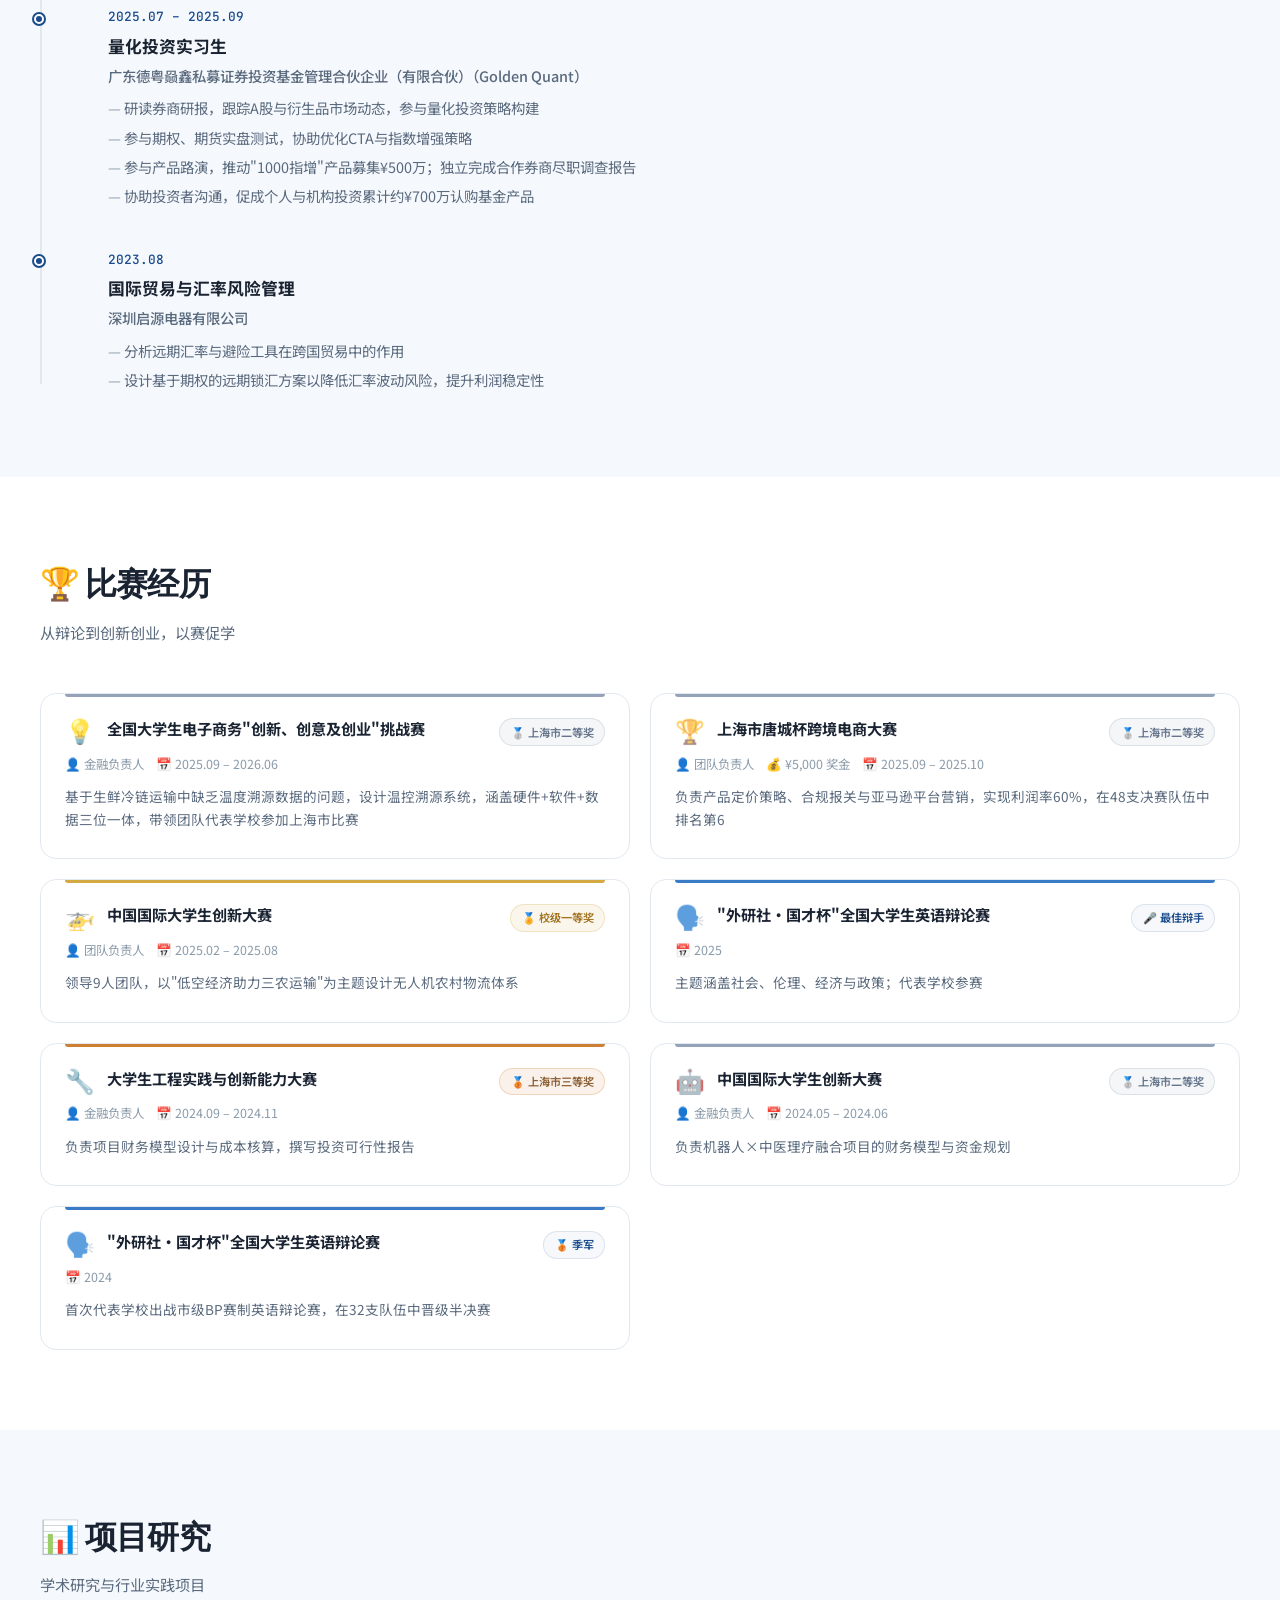
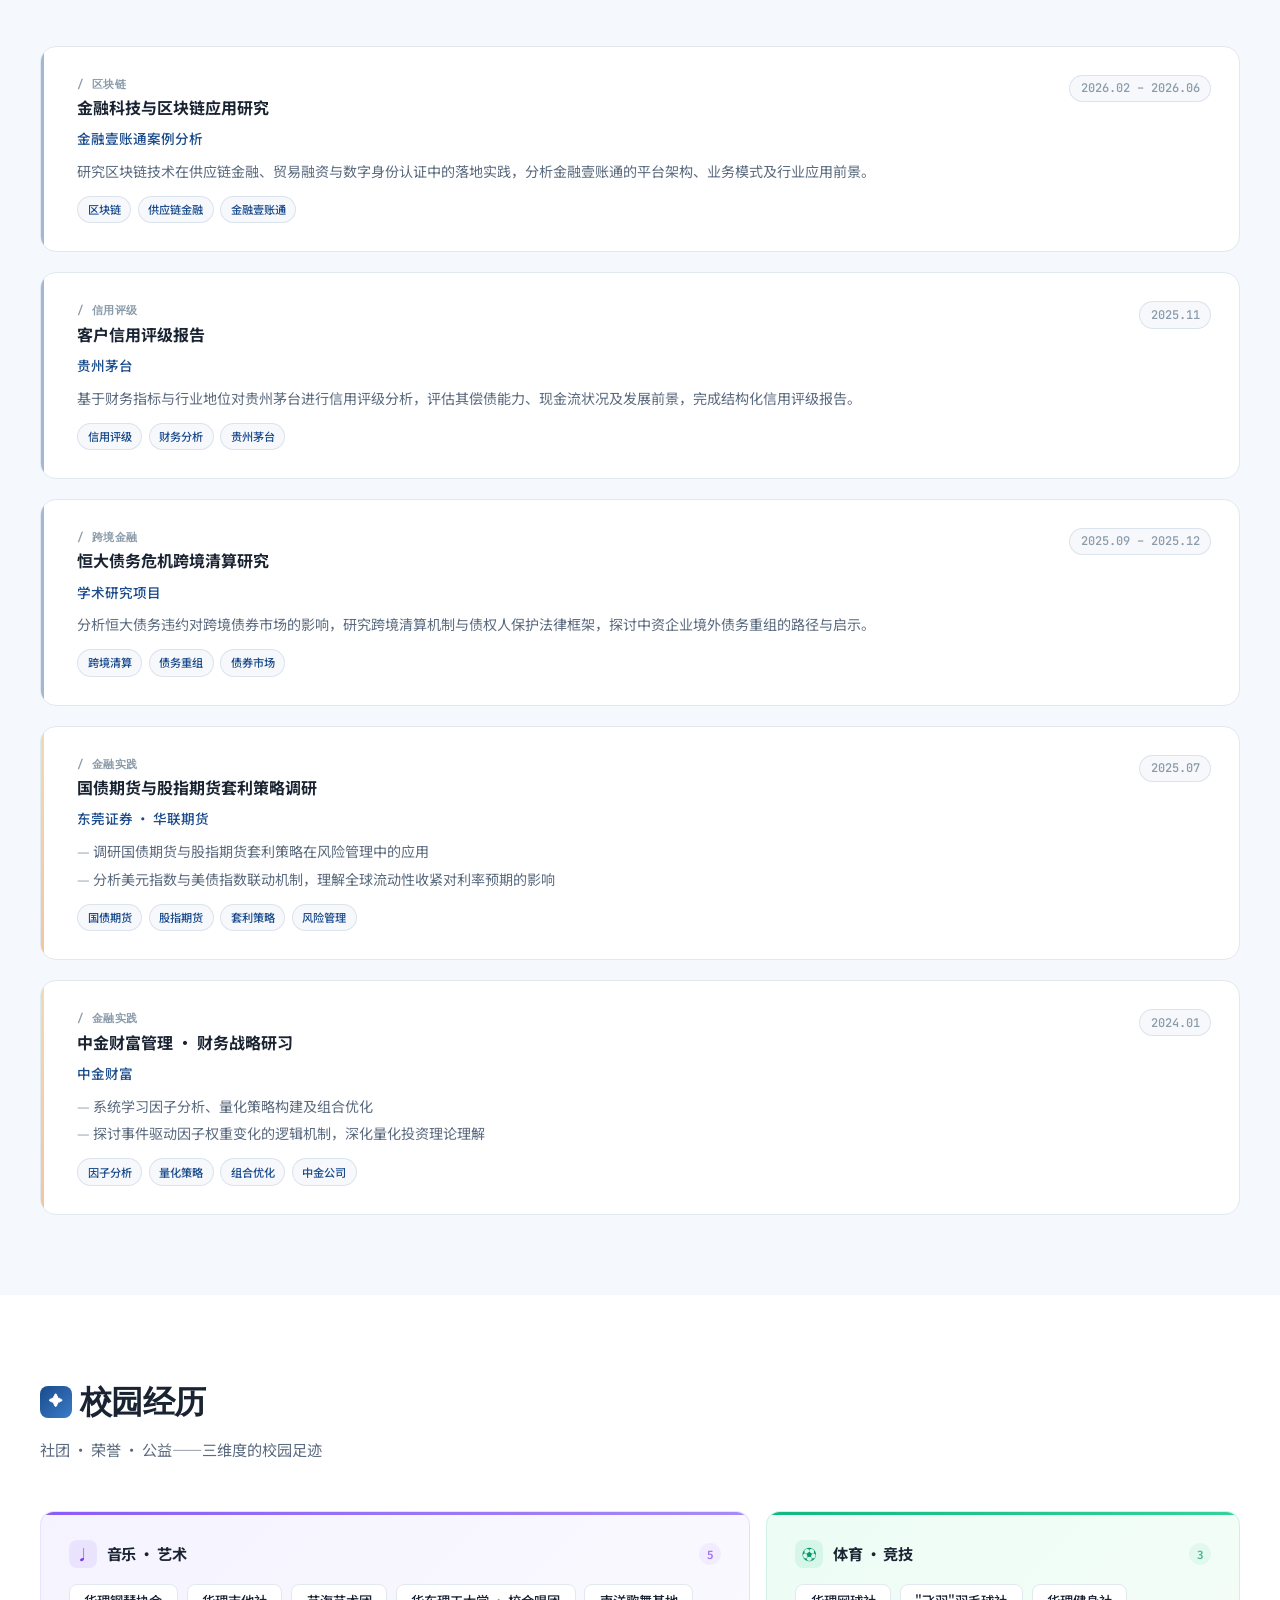
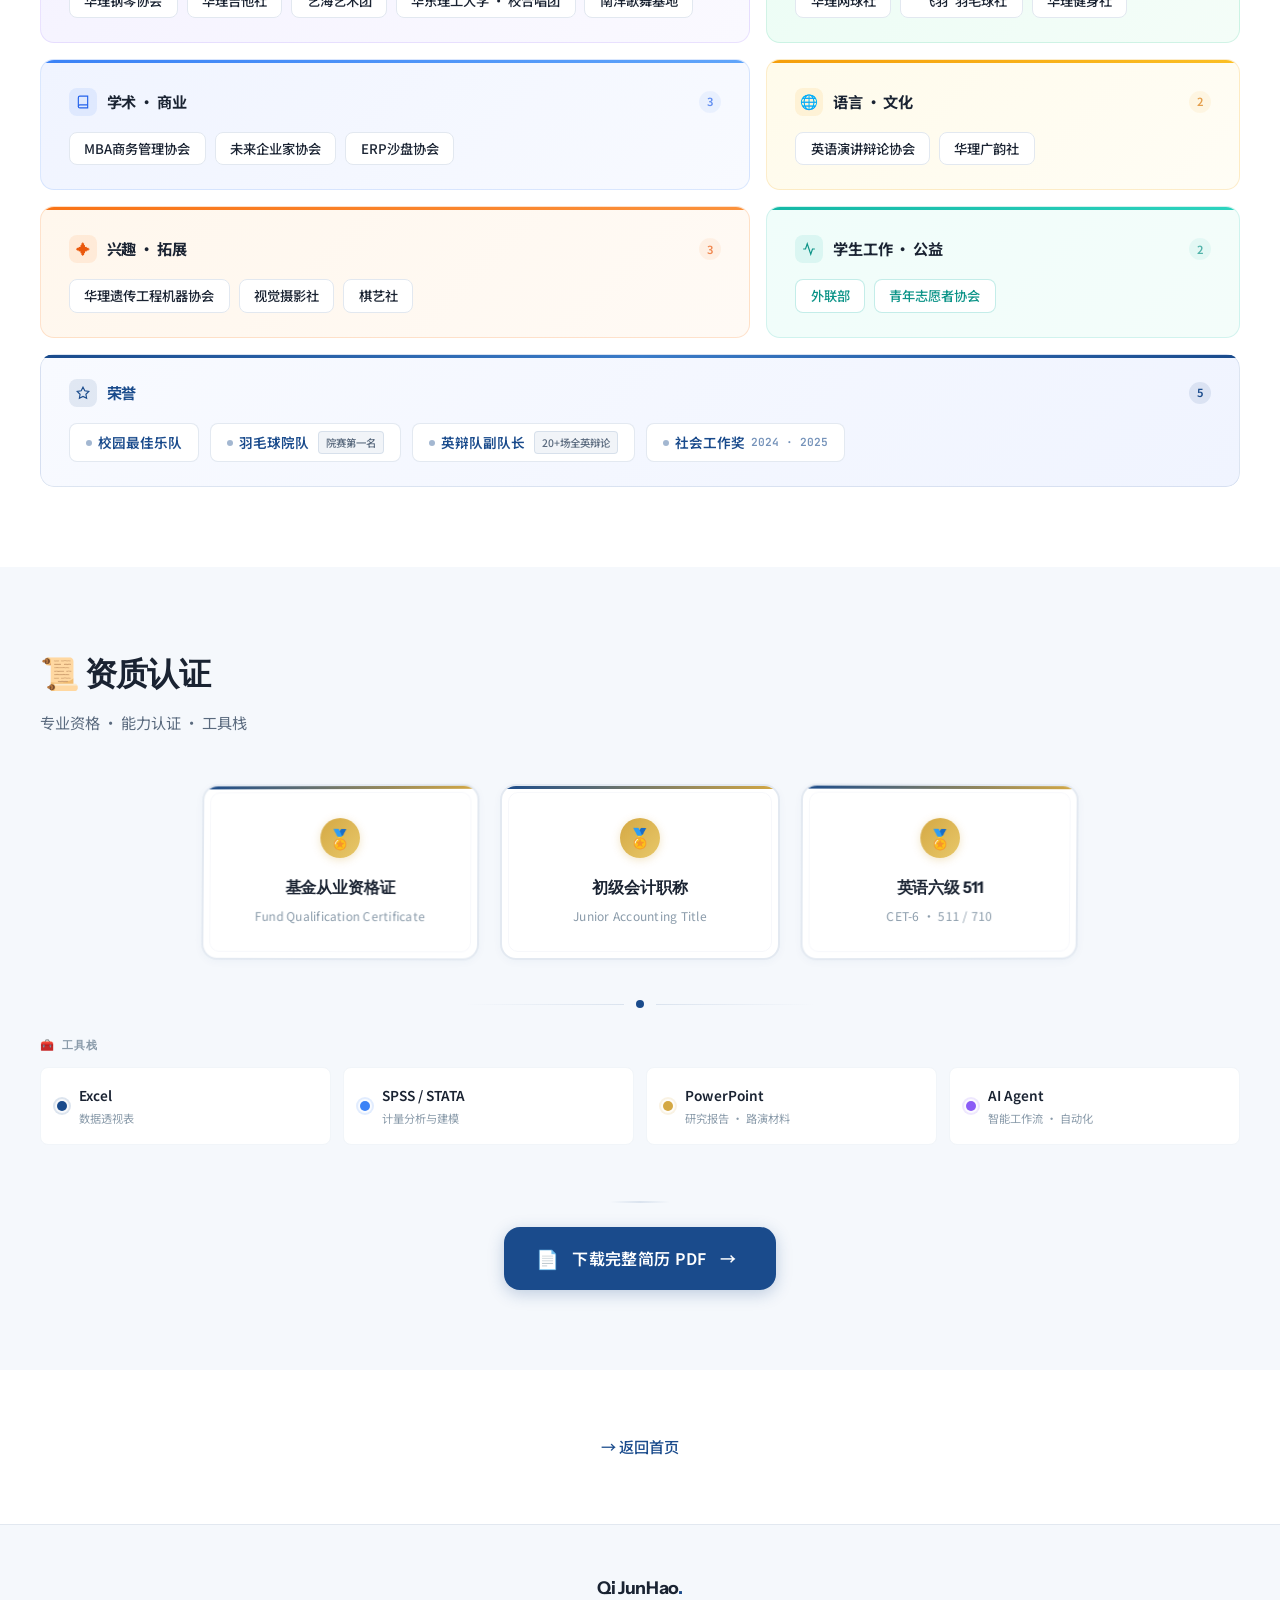
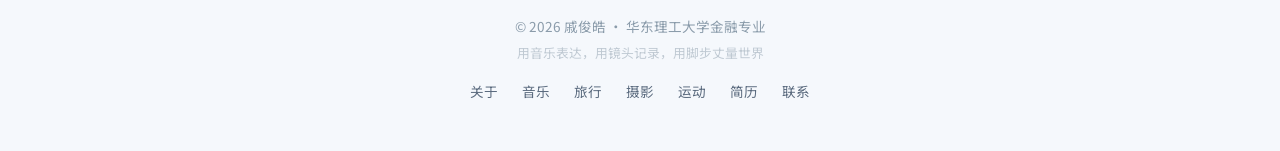
==== commit b648f227: "fix: 清理重复 GooeyNav init 脚本 删除多余的 GooeyNav init 代码块、移除重复的 common.js 加载、将履历改回简历" ====
--- a/index.html
+++ b/index.html
@@ -1818,50 +1818,12 @@
       draw();
     })();
   </script>
-    var lang = localStorage.getItem('lang') || 'zh';
-    window.GooeyNav(gooeyContainer, {
-      items: [
-        { label: '首页', href: 'https://qijunhao.com' },
-        { label: '音乐', href: 'https://music.qijunhao.com' },
-        { label: '旅行', href: 'https://travel.qijunhao.com' },
-        { label: '摄影', href: 'https://photography.qijunhao.com' },
-        { label: '运动', href: 'https://sport.qijunhao.com' },
-        { label: '履历', href: 'https://resume.qijunhao.com' },
-        { label: '联系', href: 'https://contact.qijunhao.com' },
-      ],
-      animationTime: 600,
-      particleCount: 12,
-    });
-  }
-});
-</script>
-<script src="gooey-nav.js"></script>
-<script>
-document.addEventListener('DOMContentLoaded', function () {
-  var gooeyContainer = document.getElementById('navGooey');
-  if (gooeyContainer && typeof window.GooeyNav === 'function') {
-    window.GooeyNav(gooeyContainer, {
-      items: [
-        { label: '首页', href: 'https://qijunhao.com' },
-        { label: '音乐', href: 'https://music.qijunhao.com' },
-        { label: '旅行', href: 'https://travel.qijunhao.com' },
-        { label: '摄影', href: 'https://photography.qijunhao.com' },
-        { label: '运动', href: 'https://sport.qijunhao.com' },
-        { label: '履历', href: 'https://resume.qijunhao.com' },
-        { label: '联系', href: 'https://contact.qijunhao.com' },
-      ],
-      animationTime: 600,
-      particleCount: 12,
-    });
-  }
-});
-</script>
-    <script src="common.js"></script>
   <script src="gooey-nav.js"></script>
   <script>
   document.addEventListener('DOMContentLoaded', function () {
     var gooeyContainer = document.getElementById('navGooey');
     if (gooeyContainer && typeof window.GooeyNav === 'function') {
+      var lang = localStorage.getItem('lang') || 'zh';
       window.GooeyNav(gooeyContainer, {
         items: [
           { label: '首页', href: 'https://qijunhao.com' },
@@ -1869,7 +1831,7 @@
           { label: '旅行', href: 'https://travel.qijunhao.com' },
           { label: '摄影', href: 'https://photography.qijunhao.com' },
           { label: '运动', href: 'https://sport.qijunhao.com' },
-          { label: '履历', href: 'https://resume.qijunhao.com' },
+          { label: '简历', href: 'https://resume.qijunhao.com' },
           { label: '联系', href: 'https://contact.qijunhao.com' },
         ],
         animationTime: 600,
@@ -1878,4 +1840,5 @@
     }
   });
   </script>
+  <script src="common.js"></script>
 </body>
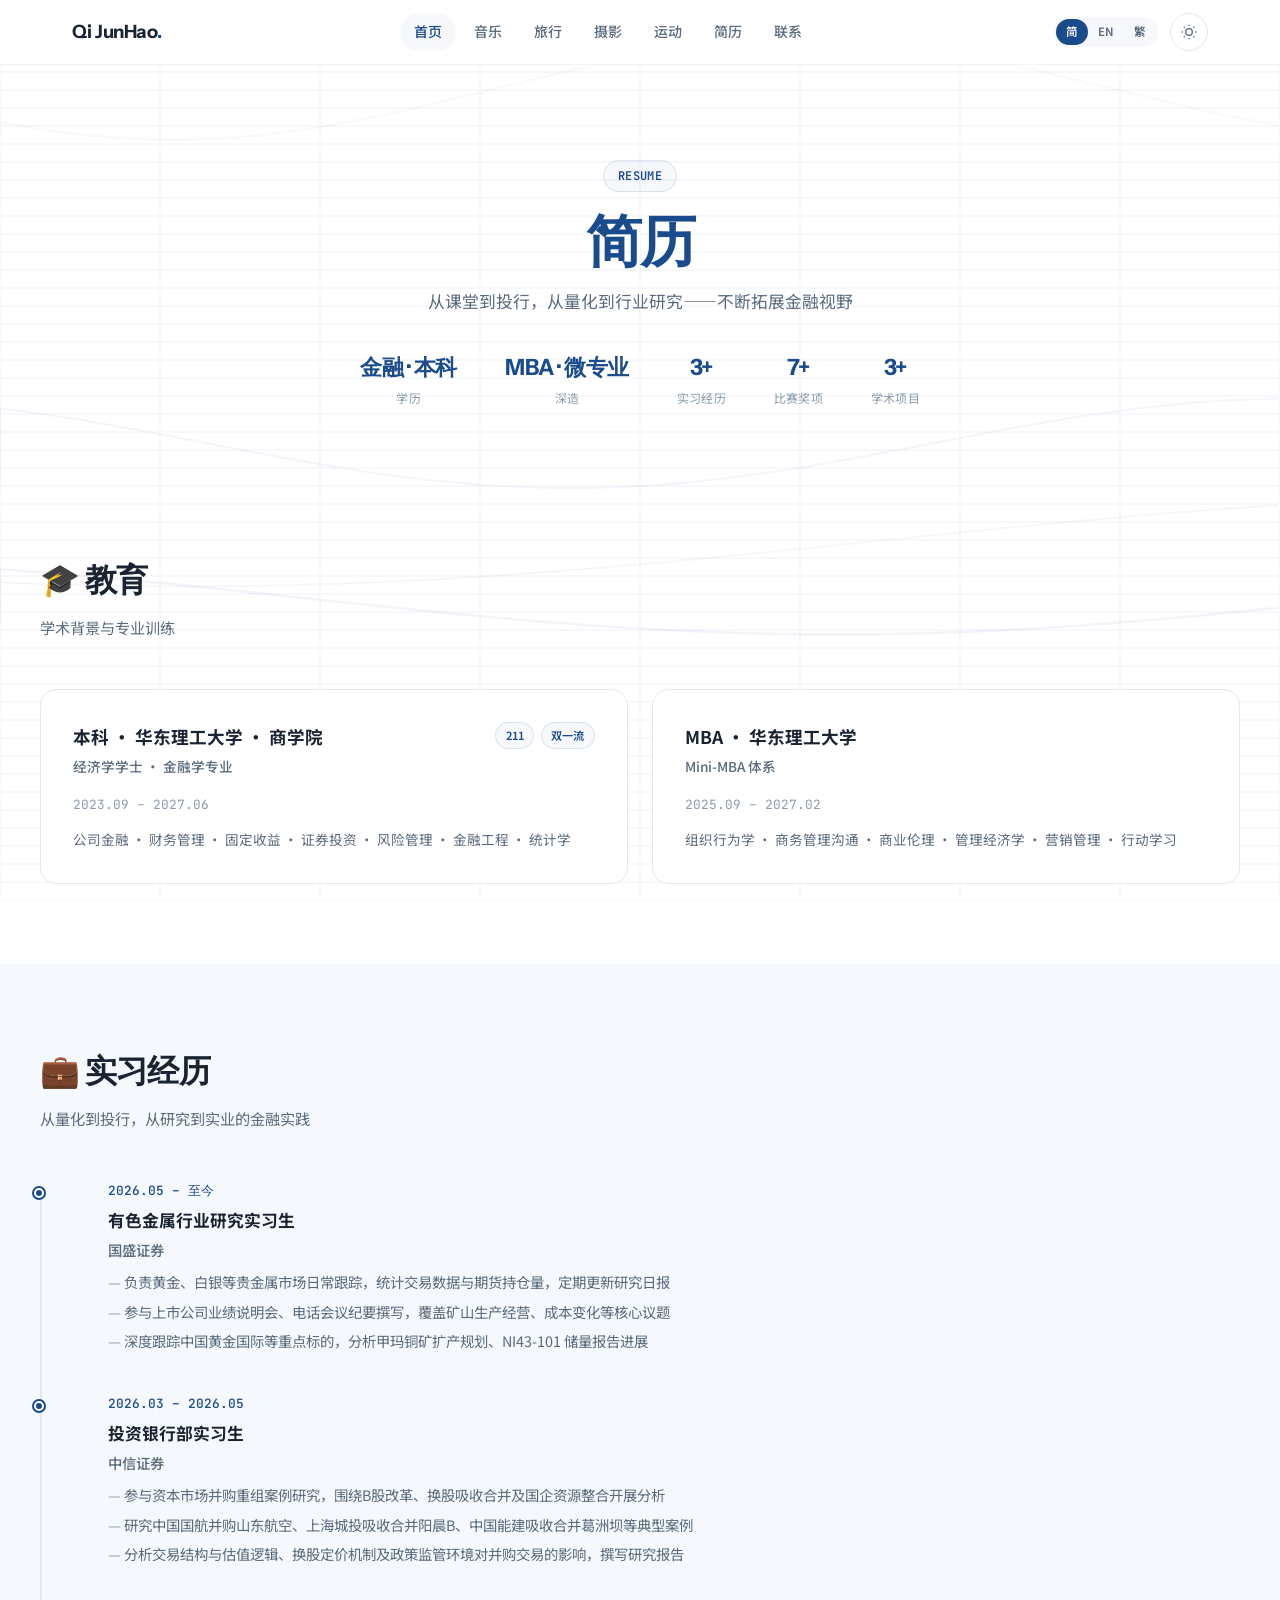
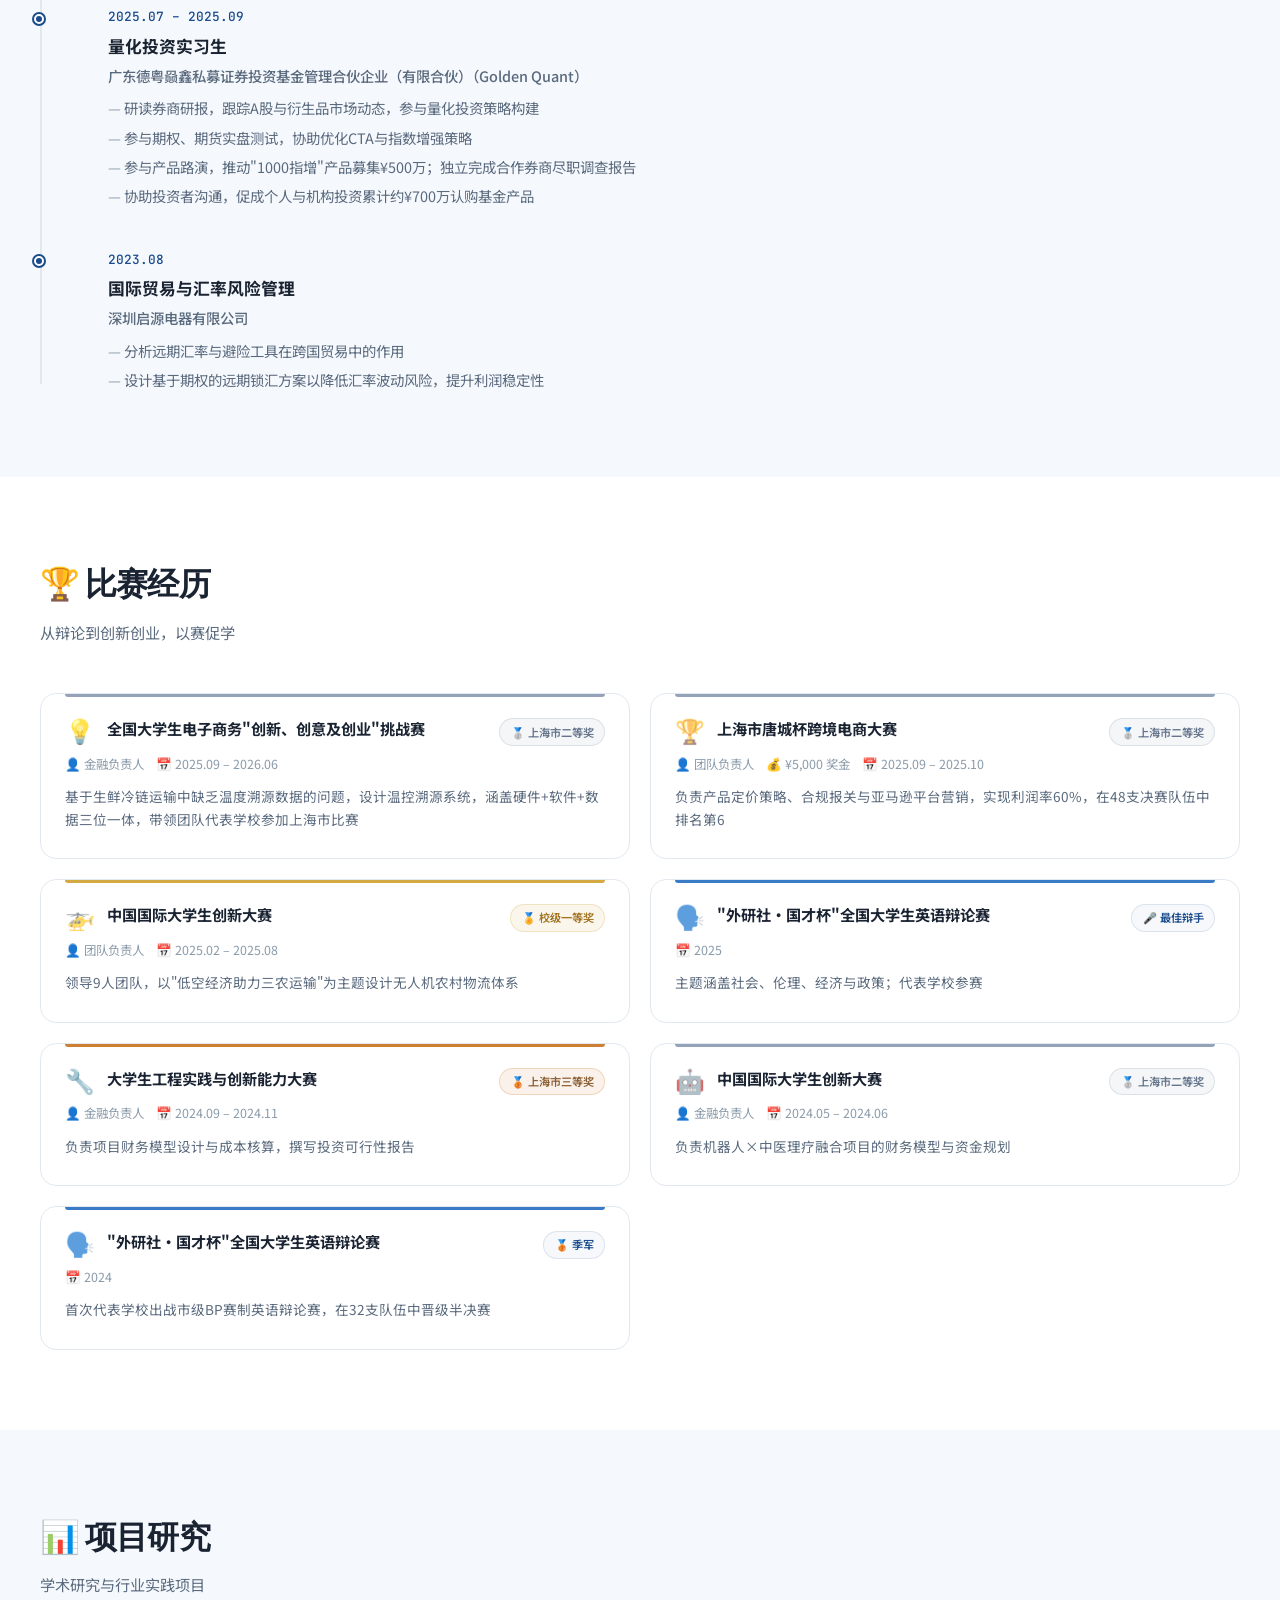
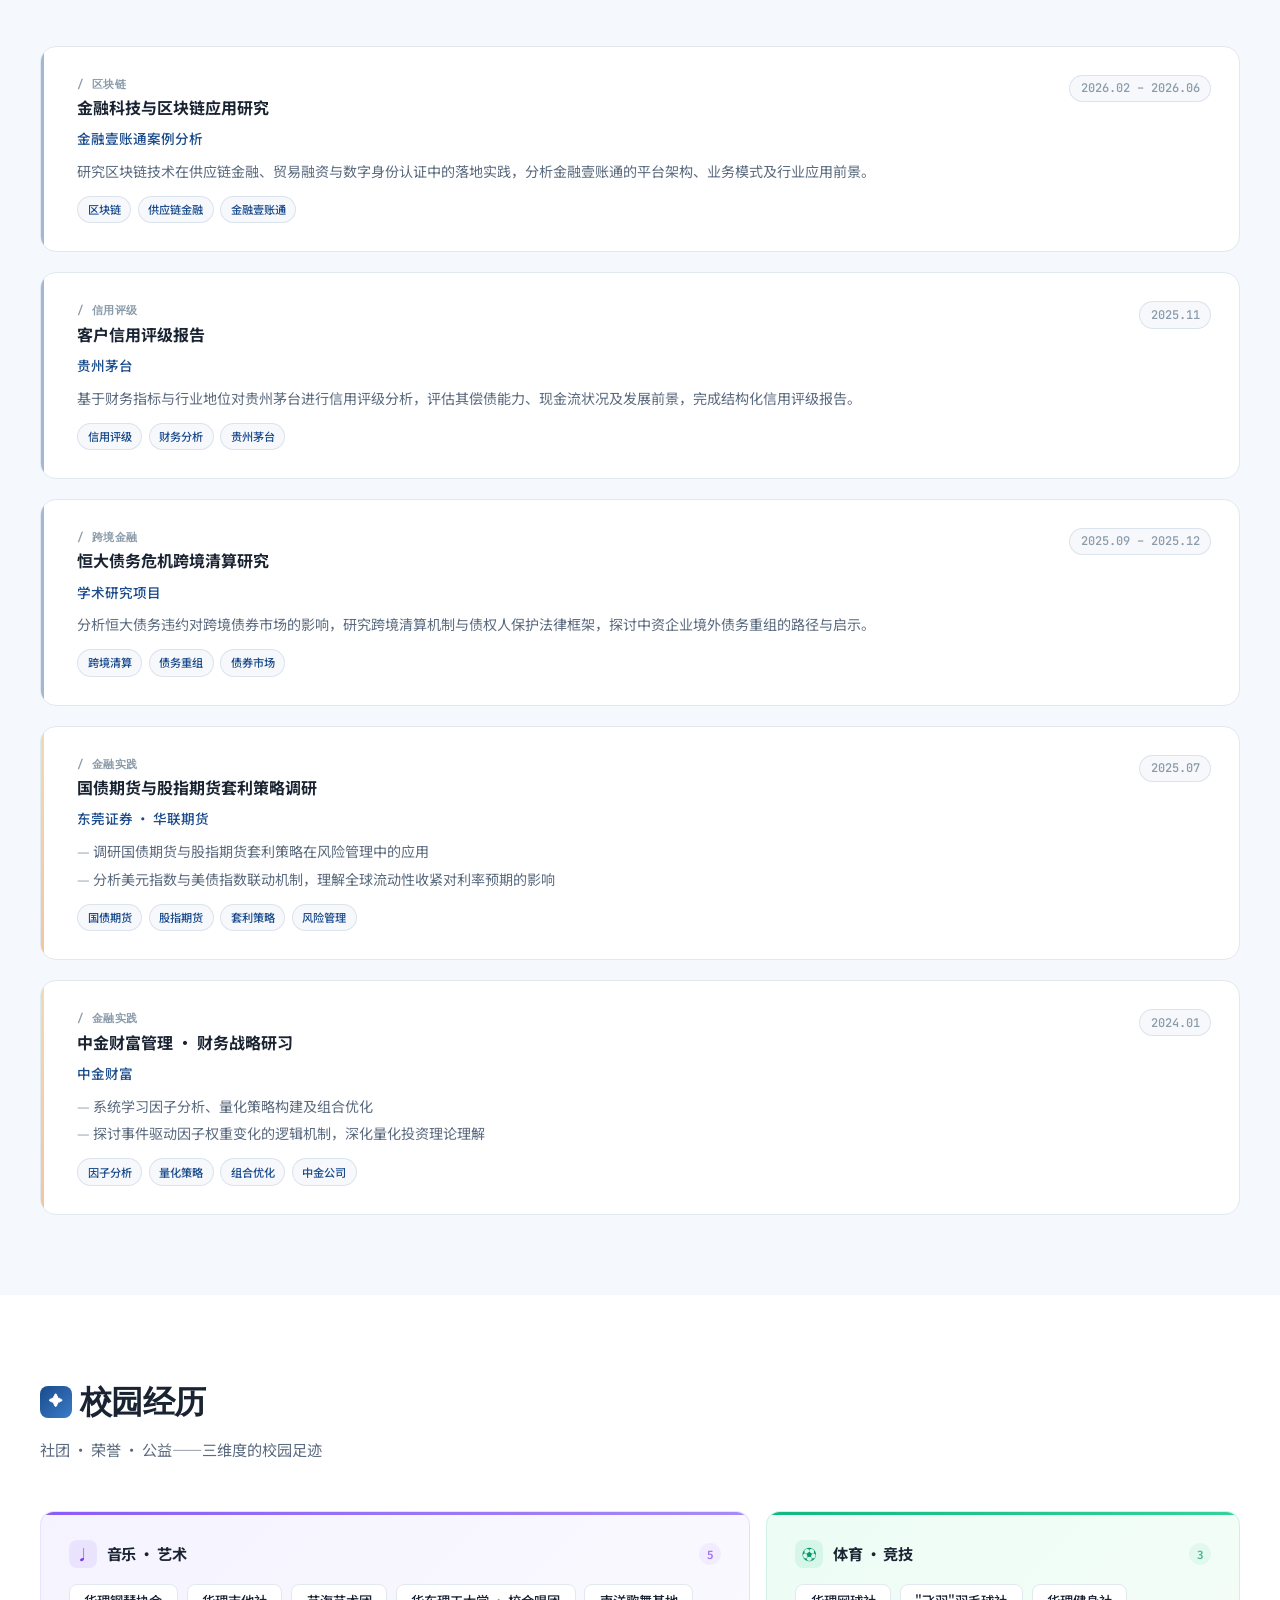
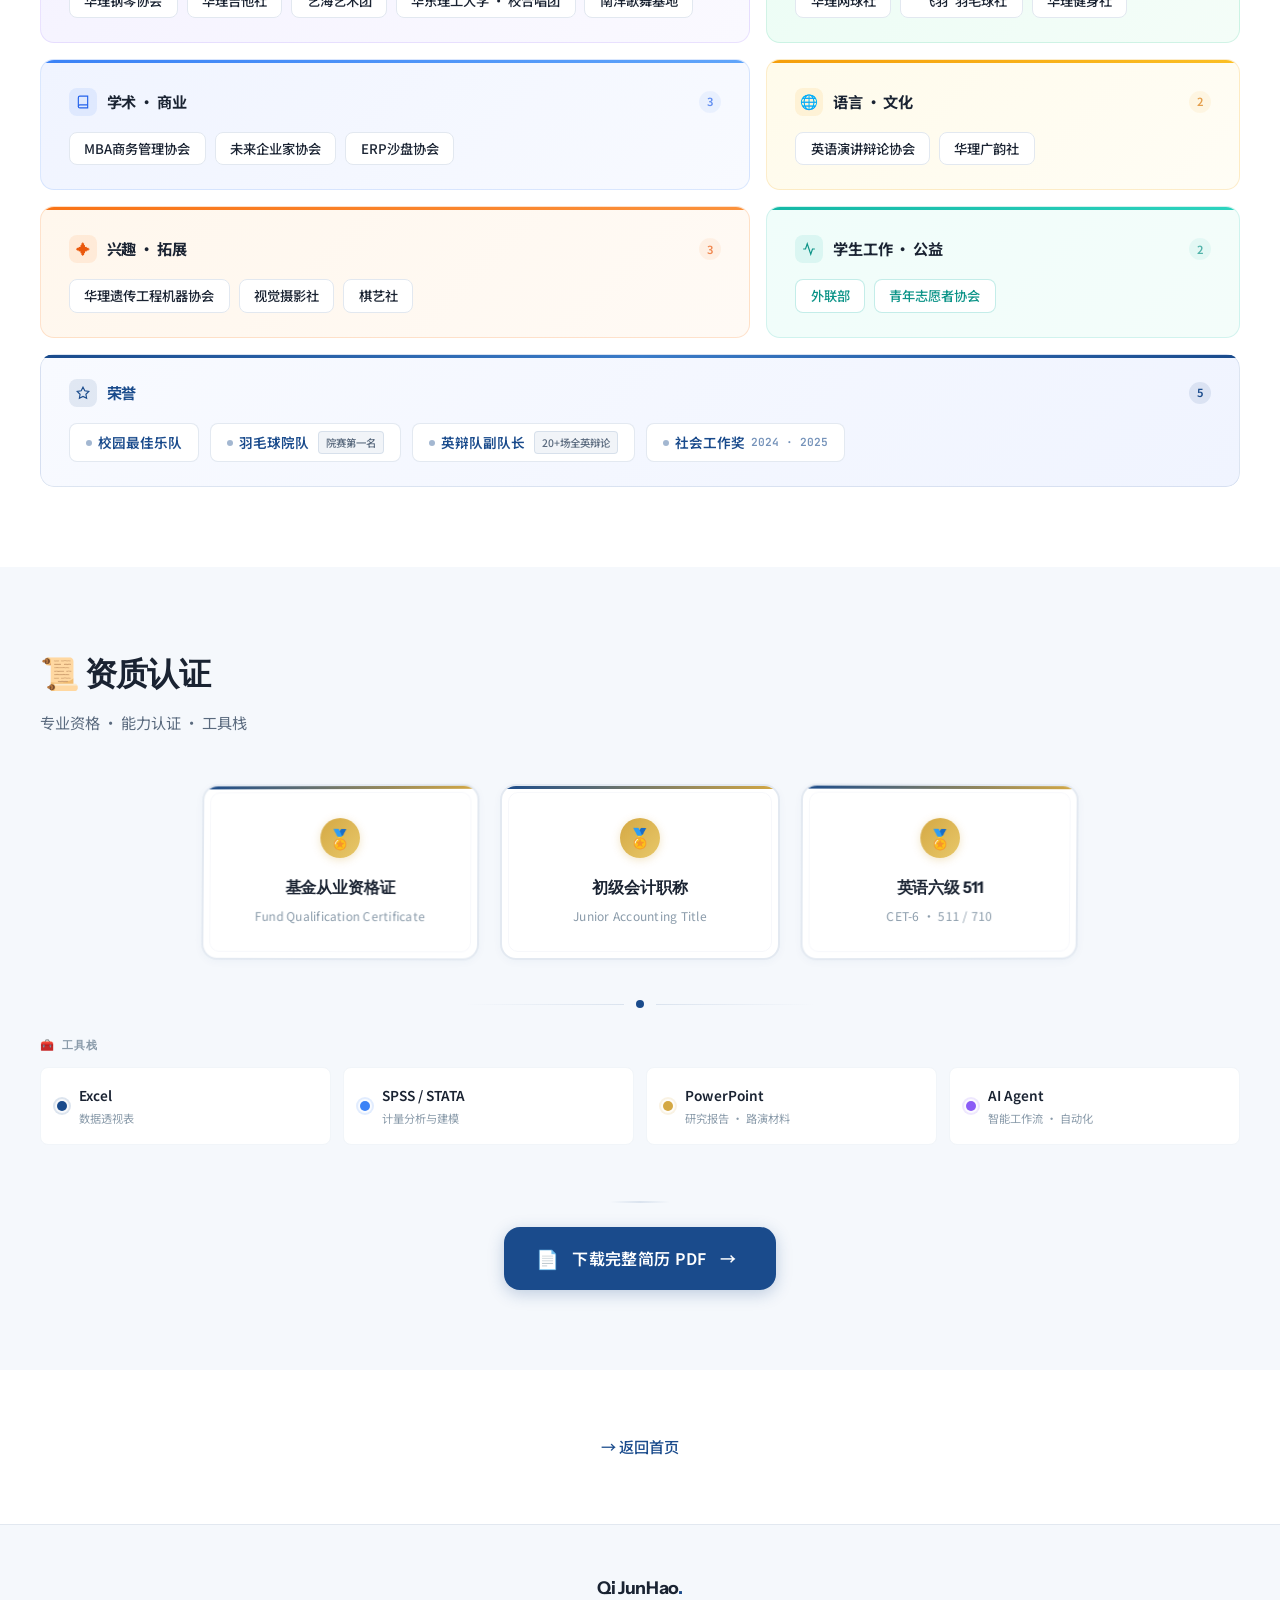
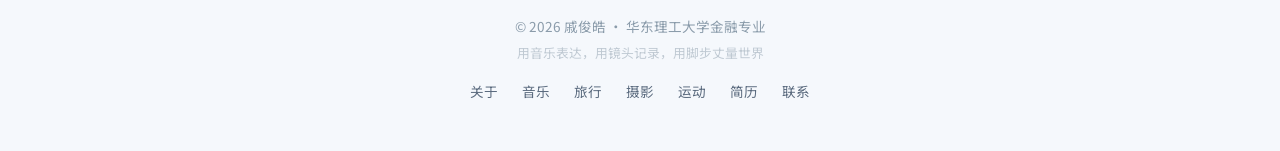
==== commit 8e08cb59: "feat: 跨子域偏好联动(Prefs cookie) + 导航高亮自动定位 + i18n渲染器 + CTA动画 + 联系页布局" ====
--- a/index.html
+++ b/index.html
@@ -1823,7 +1823,7 @@
   document.addEventListener('DOMContentLoaded', function () {
     var gooeyContainer = document.getElementById('navGooey');
     if (gooeyContainer && typeof window.GooeyNav === 'function') {
-      var lang = localStorage.getItem('lang') || 'zh';
+      var lang = Prefs.get('lang') || 'zh';
       window.GooeyNav(gooeyContainer, {
         items: [
           { label: '首页', href: 'https://qijunhao.com' },
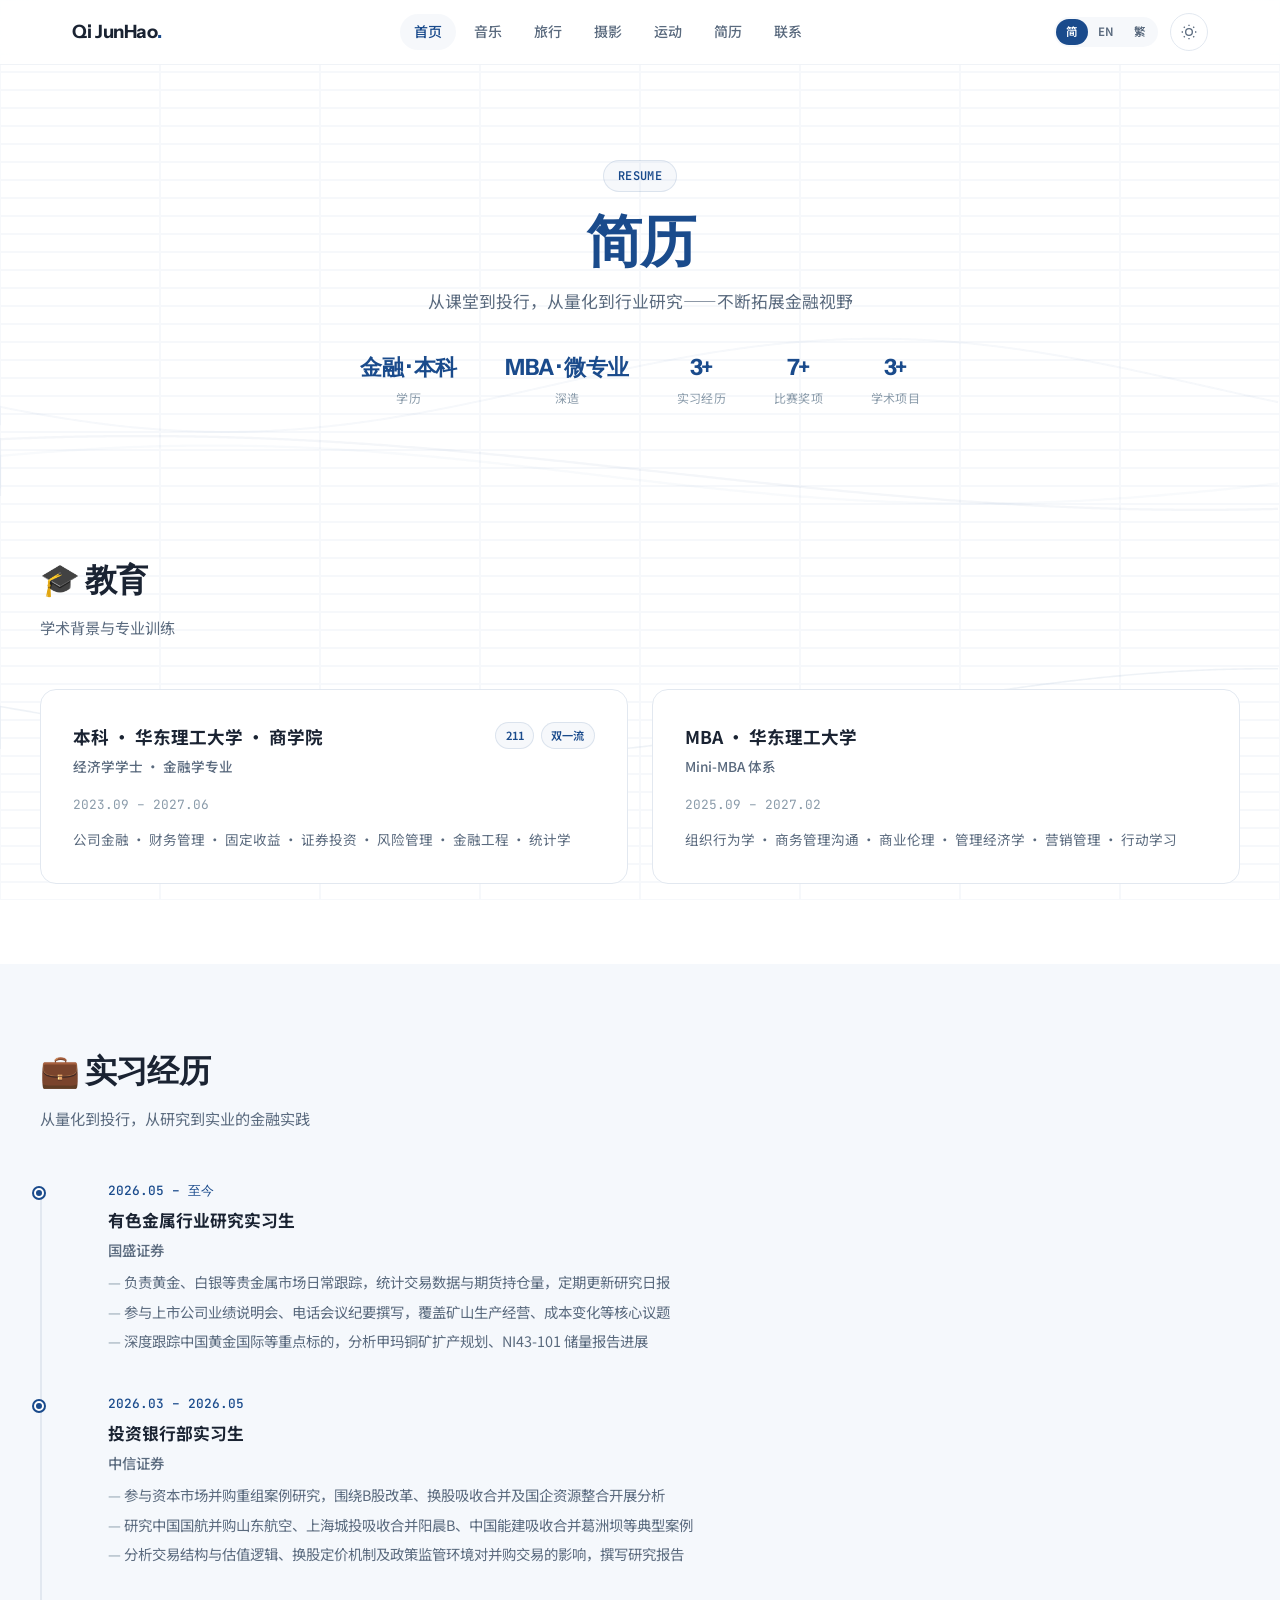
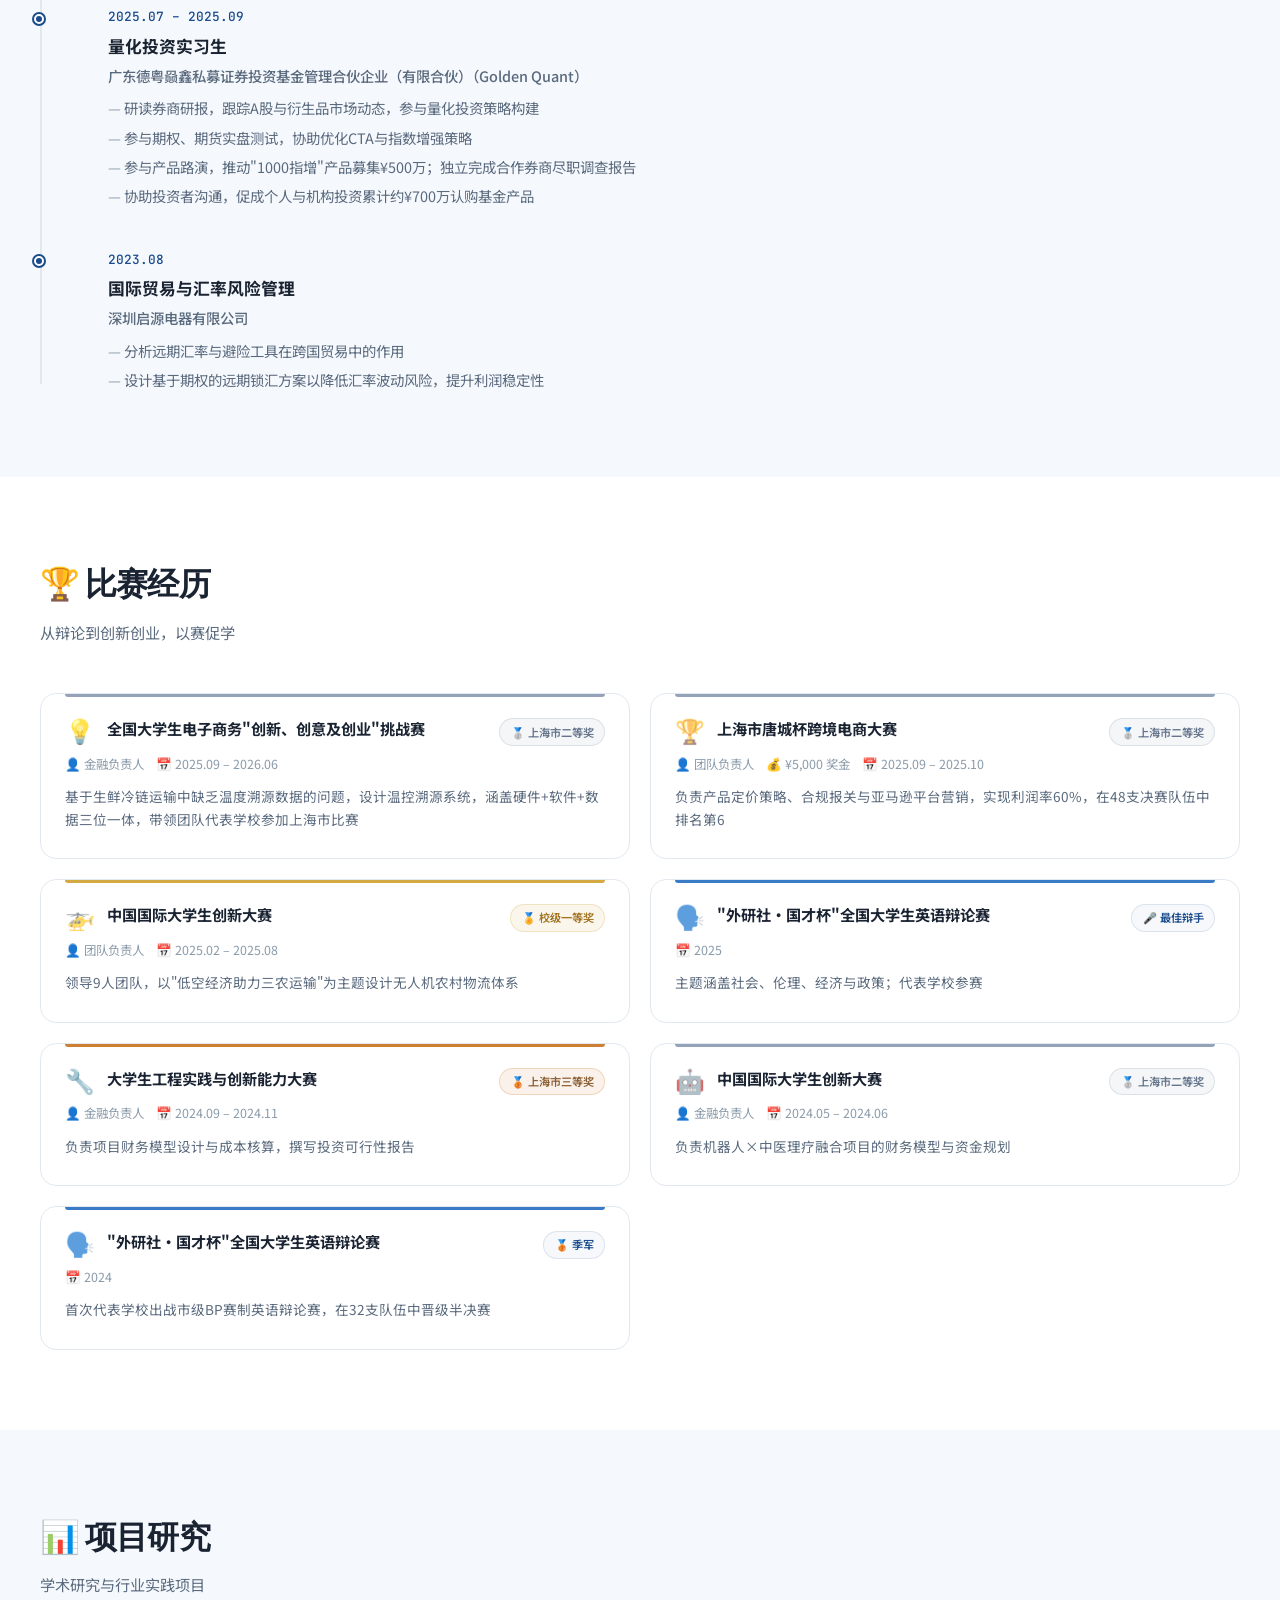
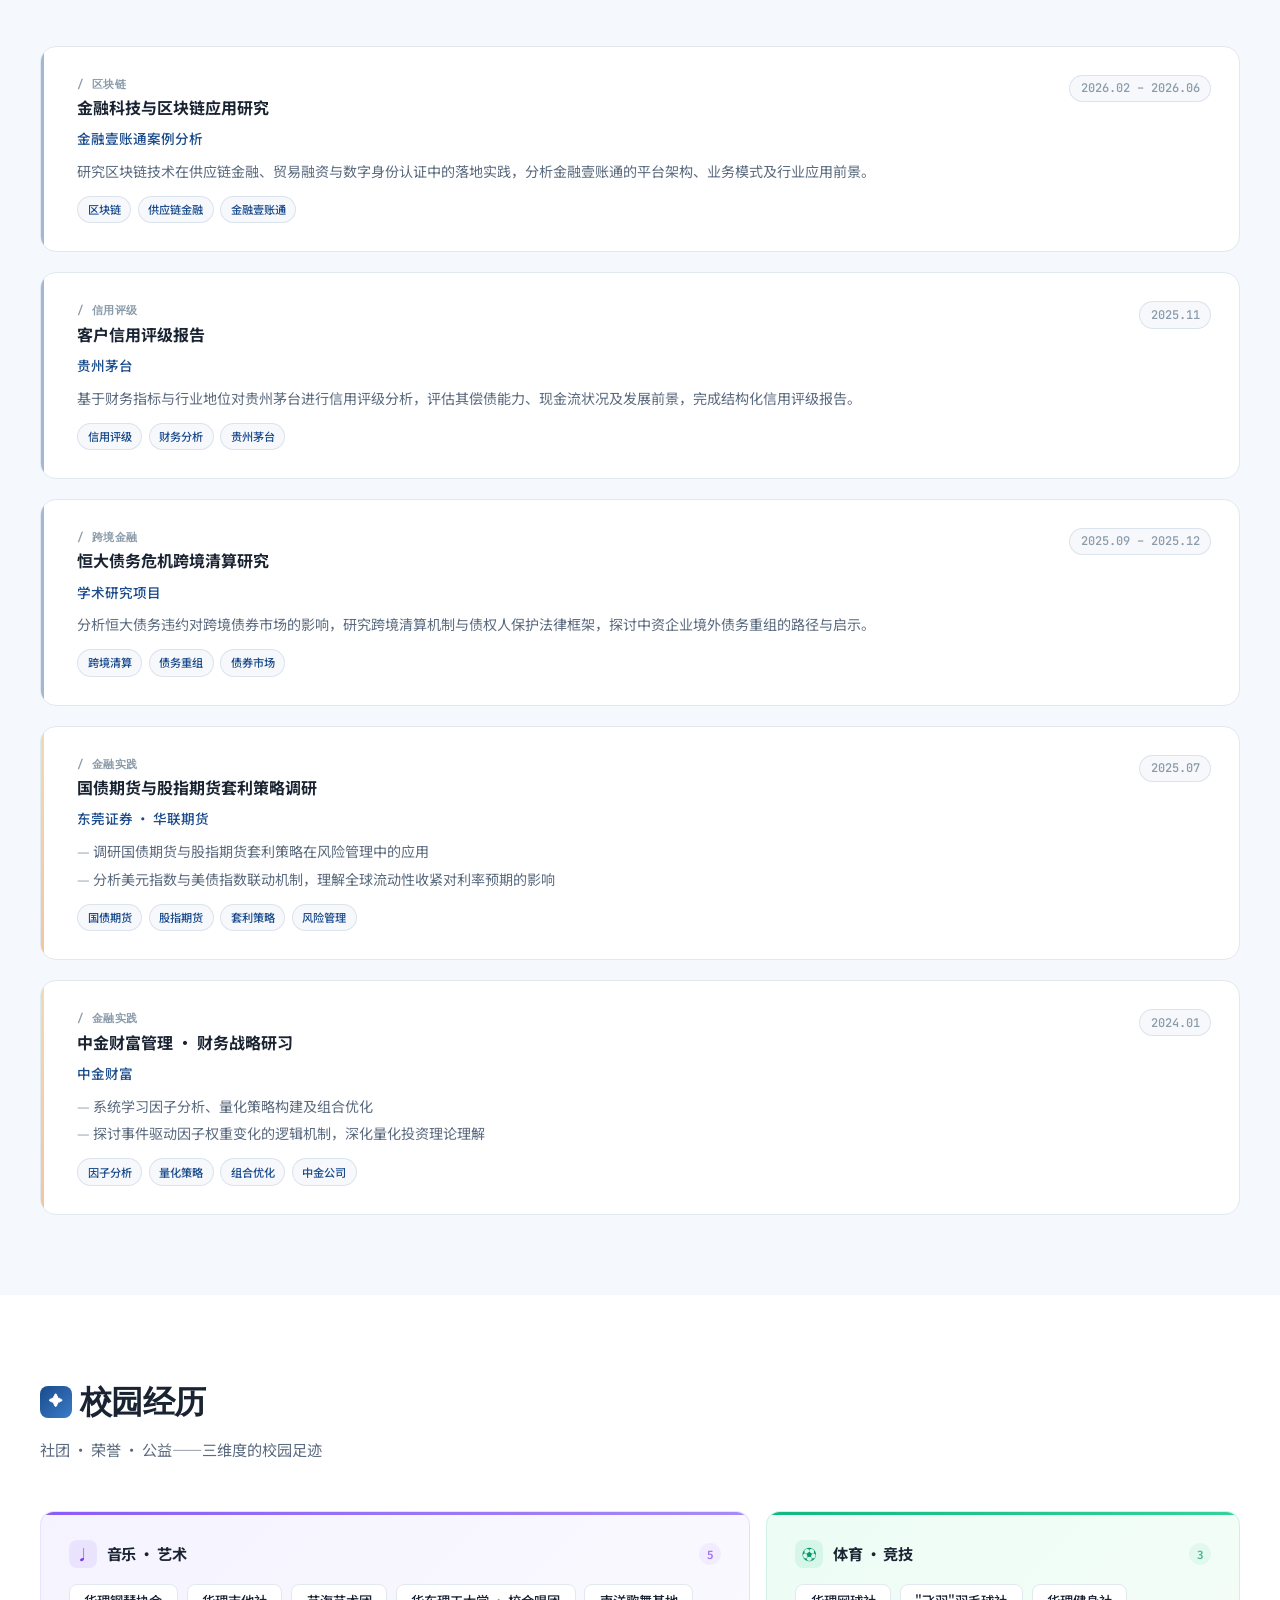
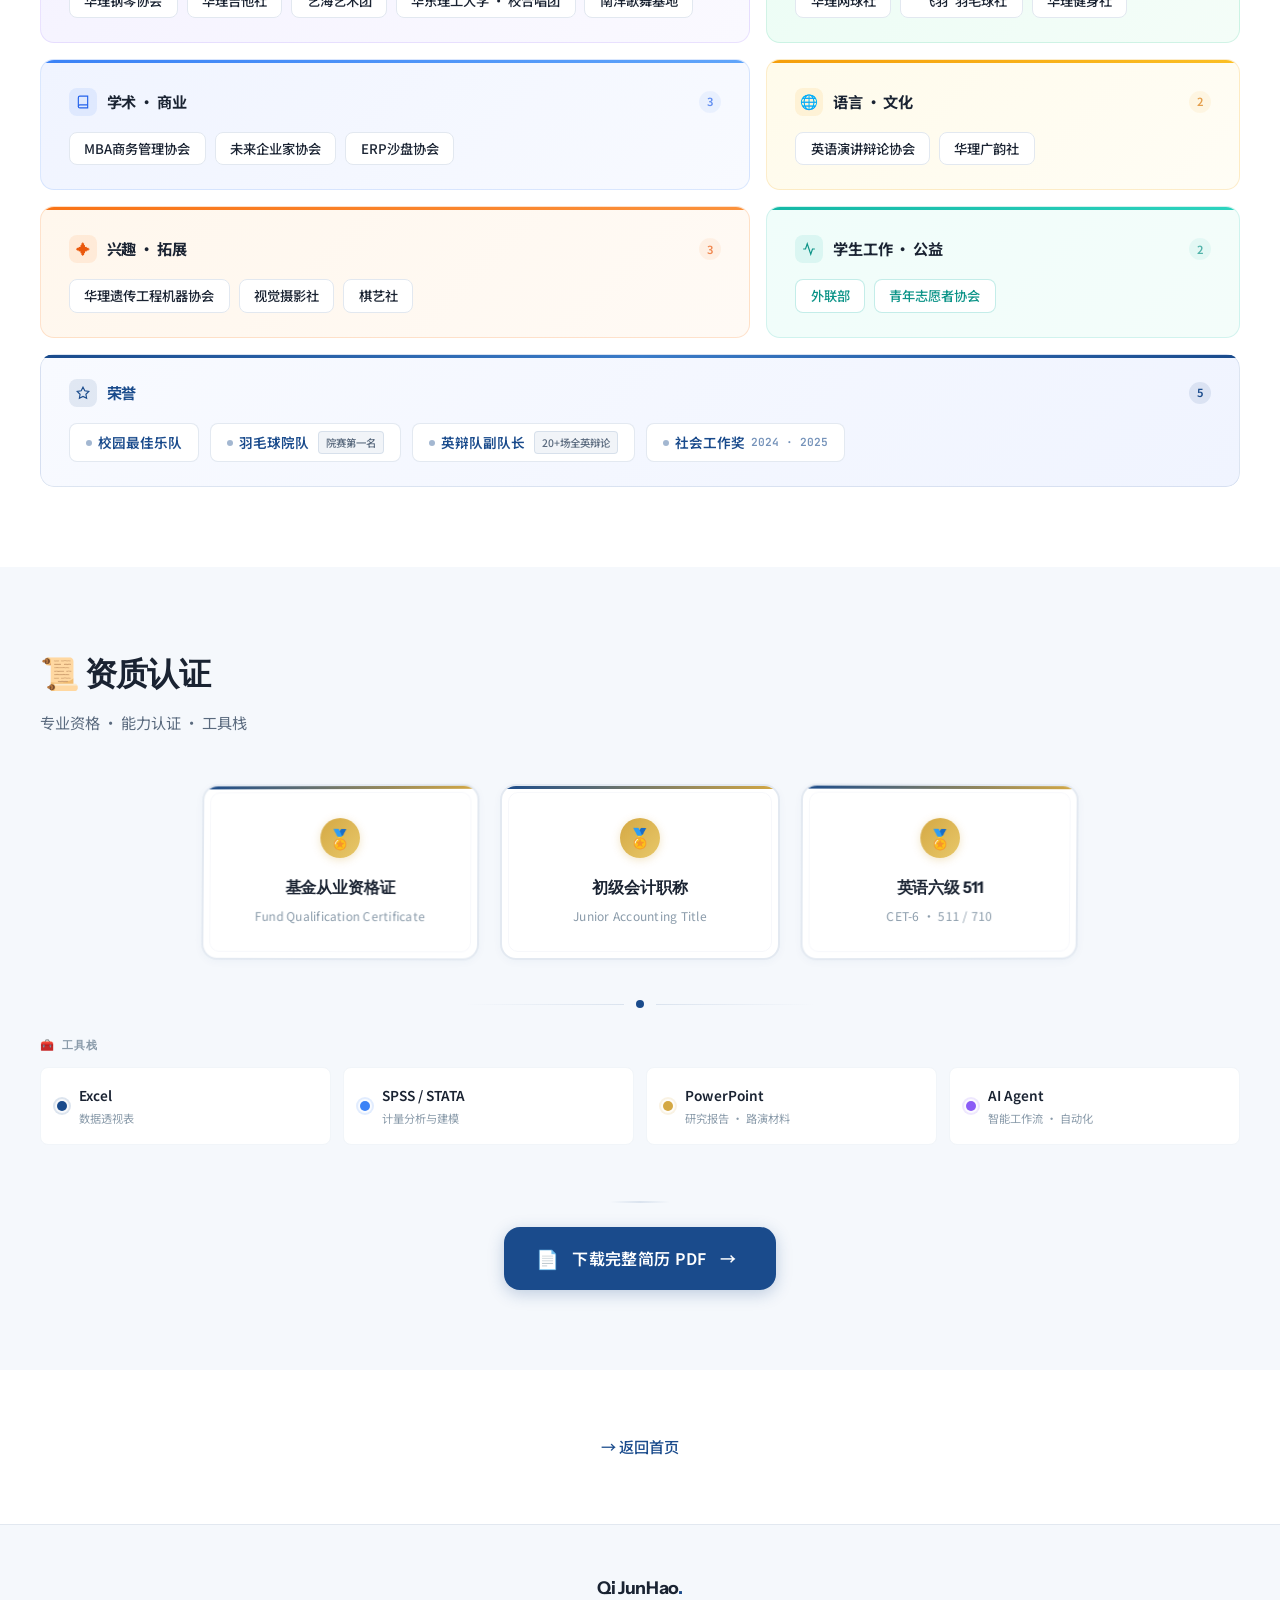
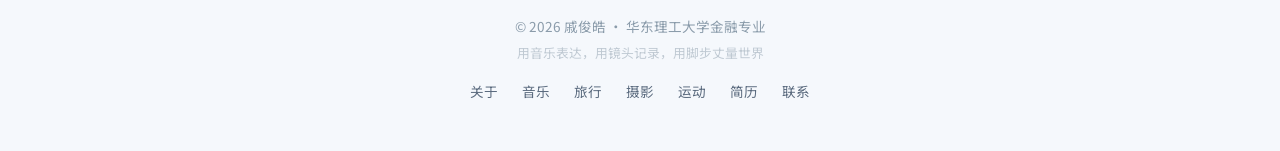
==== commit 80a645a6: "feat: 简历页默认简体中文 + 完整三语国际化(zh/en/hant) + 修复主题切换双重监听" ====
--- a/index.html
+++ b/index.html
@@ -1,12 +1,12 @@
 <!DOCTYPE html>
-<html lang="zh-CN">
+<html lang="zh-CN" data-i18n-title="title">
 <head>
   <meta charset="UTF-8">
   <meta name="viewport" content="width=device-width, initial-scale=1.0">
   <title>简历 — 戚俊皓</title>
-  <meta name="description" content="戚俊皓的实习经历、比赛获奖与项目实践">
-  <meta property="og:title" content="简历 | 戚俊皓">
-  <meta property="og:description" content="从课堂到投行，从量化到行业研究——不断拓展金融视野">
+  <meta name="description" content="戚俊皓的实习经历、比赛获奖与项目实践" data-i18n-meta="meta.desc">
+  <meta property="og:title" content="简历 | 戚俊皓" data-i18n-meta="meta.ogtitle">
+  <meta property="og:description" content="从课堂到投行，从量化到行业研究——不断拓展金融视野" data-i18n-meta="meta.ogdesc">
   <meta property="og:type" content="website">
   <link rel="icon" href="data:image/svg+xml,<svg xmlns='http://www.w3.org/2000/svg' viewBox='0 0 100 100'><text y='.9em' font-size='90'>♌</text></svg>">
 
@@ -1106,7 +1106,7 @@
         <span class="lang-item" data-lang="en" data-full="English">EN</span>
         <span class="lang-item" data-lang="hant" data-full="繁體中文">繁</span>
       </div>
-      <button class="theme-toggle" id="themeToggle" aria-label="切换主题">
+      <button class="theme-toggle" id="themeToggle" aria-label="切换主题" data-i18n-aria="theme.aria">
         <svg width="16" height="16" viewBox="0 0 24 24" fill="none" stroke="currentColor" stroke-width="2"><circle cx="12" cy="12" r="5"/><path d="M12 1v2M12 21v2M4.22 4.22l1.42 1.42M18.36 18.36l1.42 1.42M1 12h2M21 12h2M4.22 19.78l1.42-1.42M18.36 5.64l1.42-1.42"/></svg>
       </button>
     </div>
@@ -1117,28 +1117,28 @@
   <header class="page-header" style="position:relative;z-index:2;">
     <div class="page-header-inner">
       <span class="page-tag reveal">RESUME</span>
-      <h1 class="reveal reveal-delay-1">简历</h1>
-      <p class="page-desc reveal reveal-delay-2">从课堂到投行，从量化到行业研究——不断拓展金融视野</p>
+      <h1 class="reveal reveal-delay-1" data-i18n="hero.title">简历</h1>
+      <p class="page-desc reveal reveal-delay-2" data-i18n="hero.desc">从课堂到投行，从量化到行业研究——不断拓展金融视野</p>
       <div class="stats-row reveal reveal-delay-3">
         <div class="stat-item">
-          <div class="stat-value">金融 · 本科</div>
-          <div class="stat-label">学历</div>
+          <div class="stat-value" data-i18n="stat.degree">金融 · 本科</div>
+          <div class="stat-label" data-i18n="stat.degreeLabel">学历</div>
         </div>
         <div class="stat-item">
-          <div class="stat-value">MBA · 微专业</div>
-          <div class="stat-label">深造</div>
+          <div class="stat-value" data-i18n="stat.mini">MBA · 微专业</div>
+          <div class="stat-label" data-i18n="stat.miniLabel">深造</div>
         </div>
         <div class="stat-item">
           <div class="stat-value">3+</div>
-          <div class="stat-label">实习经历</div>
+          <div class="stat-label" data-i18n="stat.expLabel">实习经历</div>
         </div>
         <div class="stat-item">
           <div class="stat-value">7+</div>
-          <div class="stat-label">比赛奖项</div>
+          <div class="stat-label" data-i18n="stat.compLabel">比赛奖项</div>
         </div>
         <div class="stat-item">
           <div class="stat-value">3+</div>
-          <div class="stat-label">学术项目</div>
+          <div class="stat-label" data-i18n="stat.researchLabel">学术项目</div>
         </div>
       </div>
     </div>
@@ -1148,39 +1148,39 @@
   <section class="section" style="position:relative;z-index:2;">
     <div class="section-inner">
       <div class="section-header reveal">
-        <h2>🎓 教育</h2>
-        <p class="section-desc">学术背景与专业训练</p>
+        <h2 data-i18n="edu.title">🎓 教育</h2>
+        <p class="section-desc" data-i18n="edu.desc">学术背景与专业训练</p>
       </div>
       <div class="edu-grid">
         <div class="edu-card reveal reveal-delay-1">
           <div class="edu-card-top">
             <div>
-              <div class="edu-card-title">
+              <div class="edu-card-title" data-i18n="edu.uni.title">
                 本科 · 华东理工大学 · 商学院
                 <small>经济学学士 · 金融学专业</small>
               </div>
             </div>
             <div class="edu-tags">
-              <span class="edu-tag">211</span>
-              <span class="edu-tag">双一流</span>
+              <span class="edu-tag" data-i18n="edu.uni.tag211">211</span>
+              <span class="edu-tag" data-i18n="edu.uni.tag211x">双一流</span>
             </div>
           </div>
           <div class="edu-date">2023.09 – 2027.06</div>
-          <div class="edu-courses">
+          <div class="edu-courses" data-i18n="edu.uni.courses">
             公司金融 · 财务管理 · 固定收益 · 证券投资 · 风险管理 · 金融工程 · 统计学
           </div>
         </div>
         <div class="edu-card reveal reveal-delay-2">
           <div class="edu-card-top">
             <div>
-              <div class="edu-card-title">
+              <div class="edu-card-title" data-i18n="edu.mba.title">
                 MBA · 华东理工大学
                 <small>Mini-MBA 体系</small>
               </div>
             </div>
           </div>
           <div class="edu-date">2025.09 – 2027.02</div>
-          <div class="edu-courses">
+          <div class="edu-courses" data-i18n="edu.mba.courses">
             组织行为学 · 商务管理沟通 · 商业伦理 · 管理经济学 · 营销管理 · 行动学习
           </div>
         </div>
@@ -1192,59 +1192,59 @@
   <section class="section" style="position:relative;z-index:2;background:var(--bg-soft);">
     <div class="section-inner">
       <div class="section-header reveal">
-        <h2>💼 实习经历</h2>
-        <p class="section-desc">从量化到投行，从研究到实业的金融实践</p>
+        <h2 data-i18n="exp.title">💼 实习经历</h2>
+        <p class="section-desc" data-i18n="exp.desc">从量化到投行，从研究到实业的金融实践</p>
       </div>
       <div class="timeline">
         <!-- 1 -->
         <div class="timeline-item reveal">
-          <div class="timeline-date">2026.05 – 至今</div>
-          <div class="timeline-title">有色金属行业研究实习生</div>
-          <div class="timeline-sub">国盛证券</div>
+          <div class="timeline-date" data-i18n="exp.gs.date">2026.05 – 至今</div>
+          <div class="timeline-title" data-i18n="exp.gs.title">有色金属行业研究实习生</div>
+          <div class="timeline-sub" data-i18n="exp.gs.sub">国盛证券</div>
           <div class="timeline-desc">
             <ul>
-              <li>负责黄金、白银等贵金属市场日常跟踪，统计交易数据与期货持仓量，定期更新研究日报</li>
-              <li>参与上市公司业绩说明会、电话会议纪要撰写，覆盖矿山生产经营、成本变化等核心议题</li>
-              <li>深度跟踪中国黄金国际等重点标的，分析甲玛铜矿扩产规划、NI43-101 储量报告进展</li>
+              <li data-i18n="exp.gs.d1">负责黄金、白银等贵金属市场日常跟踪，统计交易数据与期货持仓量，定期更新研究日报</li>
+              <li data-i18n="exp.gs.d2">参与上市公司业绩说明会、电话会议纪要撰写，覆盖矿山生产经营、成本变化等核心议题</li>
+              <li data-i18n="exp.gs.d3">深度跟踪中国黄金国际等重点标的，分析甲玛铜矿扩产规划、NI43-101 储量报告进展</li>
             </ul>
           </div>
         </div>
         <!-- 2 -->
         <div class="timeline-item reveal reveal-delay-1">
           <div class="timeline-date">2026.03 – 2026.05</div>
-          <div class="timeline-title">投资银行部实习生</div>
-          <div class="timeline-sub">中信证券</div>
+          <div class="timeline-title" data-i18n="exp.citic.title">投资银行部实习生</div>
+          <div class="timeline-sub" data-i18n="exp.citic.sub">中信证券</div>
           <div class="timeline-desc">
             <ul>
-              <li>参与资本市场并购重组案例研究，围绕B股改革、换股吸收合并及国企资源整合开展分析</li>
-              <li>研究中国国航并购山东航空、上海城投吸收合并阳晨B、中国能建吸收合并葛洲坝等典型案例</li>
-              <li>分析交易结构与估值逻辑、换股定价机制及政策监管环境对并购交易的影响，撰写研究报告</li>
+              <li data-i18n="exp.citic.d1">参与资本市场并购重组案例研究，围绕B股改革、换股吸收合并及国企资源整合开展分析</li>
+              <li data-i18n="exp.citic.d2">研究中国国航并购山东航空、上海城投吸收合并阳晨B、中国能建吸收合并葛洲坝等典型案例</li>
+              <li data-i18n="exp.citic.d3">分析交易结构与估值逻辑、换股定价机制及政策监管环境对并购交易的影响，撰写研究报告</li>
             </ul>
           </div>
         </div>
         <!-- 3 -->
         <div class="timeline-item reveal reveal-delay-2">
           <div class="timeline-date">2025.07 – 2025.09</div>
-          <div class="timeline-title">量化投资实习生</div>
-          <div class="timeline-sub">广东德粤赑鑫私募证券投资基金管理合伙企业（有限合伙）（Golden Quant）</div>
+          <div class="timeline-title" data-i18n="exp.quant.title">量化投资实习生</div>
+          <div class="timeline-sub" data-i18n="exp.quant.sub">广东德粤赑鑫私募证券投资基金管理合伙企业（有限合伙）（Golden Quant）</div>
           <div class="timeline-desc">
             <ul>
-              <li>研读券商研报，跟踪A股与衍生品市场动态，参与量化投资策略构建</li>
-              <li>参与期权、期货实盘测试，协助优化CTA与指数增强策略</li>
-              <li>参与产品路演，推动"1000指增"产品募集¥500万；独立完成合作券商尽职调查报告</li>
-              <li>协助投资者沟通，促成个人与机构投资累计约¥700万认购基金产品</li>
+              <li data-i18n="exp.quant.d1">研读券商研报，跟踪A股与衍生品市场动态，参与量化投资策略构建</li>
+              <li data-i18n="exp.quant.d2">参与期权、期货实盘测试，协助优化CTA与指数增强策略</li>
+              <li data-i18n="exp.quant.d3">参与产品路演，推动"1000指增"产品募集¥500万；独立完成合作券商尽职调查报告</li>
+              <li data-i18n="exp.quant.d4">协助投资者沟通，促成个人与机构投资累计约¥700万认购基金产品</li>
             </ul>
           </div>
         </div>
         <!-- 4 -->
         <div class="timeline-item reveal reveal-delay-3">
           <div class="timeline-date">2023.08</div>
-          <div class="timeline-title">国际贸易与汇率风险管理</div>
-          <div class="timeline-sub">深圳启源电器有限公司</div>
+          <div class="timeline-title" data-i18n="exp.qiyuan.title">国际贸易与汇率风险管理</div>
+          <div class="timeline-sub" data-i18n="exp.qiyuan.sub">深圳启源电器有限公司</div>
           <div class="timeline-desc">
             <ul>
-              <li>分析远期汇率与避险工具在跨国贸易中的作用</li>
-              <li>设计基于期权的远期锁汇方案以降低汇率波动风险，提升利润稳定性</li>
+              <li data-i18n="exp.qiyuan.d1">分析远期汇率与避险工具在跨国贸易中的作用</li>
+              <li data-i18n="exp.qiyuan.d2">设计基于期权的远期锁汇方案以降低汇率波动风险，提升利润稳定性</li>
             </ul>
           </div>
         </div>
@@ -1256,99 +1256,99 @@
   <section class="section" style="position:relative;z-index:2;">
     <div class="section-inner">
       <div class="section-header reveal">
-        <h2>🏆 比赛经历</h2>
-        <p class="section-desc">从辩论到创新创业，以赛促学</p>
+        <h2 data-i18n="comp.title">🏆 比赛经历</h2>
+        <p class="section-desc" data-i18n="comp.desc">从辩论到创新创业，以赛促学</p>
       </div>
       <div class="comp-grid">
         <!-- 1 -->
         <div class="comp-card reveal" data-tier="silver">
           <div class="comp-card-top">
             <div class="comp-card-icon">💡</div>
-            <div class="comp-card-name">全国大学生电子商务"创新、创意及创业"挑战赛</div>
-            <span class="comp-card-badge silver">🥈 上海市二等奖</span>
+            <div class="comp-card-name" data-i18n="comp.c1.name">全国大学生电子商务"创新、创意及创业"挑战赛</div>
+            <span class="comp-card-badge silver" data-i18n="comp.c1.badge">🥈 上海市二等奖</span>
           </div>
           <div class="comp-card-meta">
-            <span>👤 金融负责人</span>
+            <span data-i18n="comp.c1.role">👤 金融负责人</span>
             <span>📅 2025.09 – 2026.06</span>
           </div>
-          <div class="comp-card-desc">基于生鲜冷链运输中缺乏温度溯源数据的问题，设计温控溯源系统，涵盖硬件+软件+数据三位一体，带领团队代表学校参加上海市比赛</div>
+          <div class="comp-card-desc" data-i18n="comp.c1.desc">基于生鲜冷链运输中缺乏温度溯源数据的问题，设计温控溯源系统，涵盖硬件+软件+数据三位一体，带领团队代表学校参加上海市比赛</div>
         </div>
         <!-- 2 -->
         <div class="comp-card reveal reveal-delay-1" data-tier="silver">
           <div class="comp-card-top">
             <div class="comp-card-icon">🏆</div>
-            <div class="comp-card-name">上海市唐城杯跨境电商大赛</div>
-            <span class="comp-card-badge silver">🥈 上海市二等奖</span>
+            <div class="comp-card-name" data-i18n="comp.c2.name">上海市唐城杯跨境电商大赛</div>
+            <span class="comp-card-badge silver" data-i18n="comp.c2.badge">🥈 上海市二等奖</span>
           </div>
           <div class="comp-card-meta">
-            <span>👤 团队负责人</span>
-            <span>💰 ¥5,000 奖金</span>
+            <span data-i18n="comp.c2.role">👤 团队负责人</span>
+            <span data-i18n="comp.c2.prize">💰 ¥5,000 奖金</span>
             <span>📅 2025.09 – 2025.10</span>
           </div>
-          <div class="comp-card-desc">负责产品定价策略、合规报关与亚马逊平台营销，实现利润率60%，在48支决赛队伍中排名第6</div>
+          <div class="comp-card-desc" data-i18n="comp.c2.desc">负责产品定价策略、合规报关与亚马逊平台营销，实现利润率60%，在48支决赛队伍中排名第6</div>
         </div>
         <!-- 3 -->
         <div class="comp-card reveal reveal-delay-2" data-tier="gold">
           <div class="comp-card-top">
             <div class="comp-card-icon">🚁</div>
-            <div class="comp-card-name">中国国际大学生创新大赛</div>
-            <span class="comp-card-badge gold">🏅 校级一等奖</span>
+            <div class="comp-card-name" data-i18n="comp.c3.name">中国国际大学生创新大赛</div>
+            <span class="comp-card-badge gold" data-i18n="comp.c3.badge">🏅 校级一等奖</span>
           </div>
           <div class="comp-card-meta">
-            <span>👤 团队负责人</span>
+            <span data-i18n="comp.c3.role">👤 团队负责人</span>
             <span>📅 2025.02 – 2025.08</span>
           </div>
-          <div class="comp-card-desc">领导9人团队，以"低空经济助力三农运输"为主题设计无人机农村物流体系</div>
+          <div class="comp-card-desc" data-i18n="comp.c3.desc">领导9人团队，以"低空经济助力三农运输"为主题设计无人机农村物流体系</div>
         </div>
         <!-- 4 -->
         <div class="comp-card reveal reveal-delay-3" data-tier="special">
           <div class="comp-card-top">
             <div class="comp-card-icon">🗣️</div>
-            <div class="comp-card-name">"外研社·国才杯"全国大学生英语辩论赛</div>
-            <span class="comp-card-badge special">🎤 最佳辩手</span>
+            <div class="comp-card-name" data-i18n="comp.c4.name">"外研社·国才杯"全国大学生英语辩论赛</div>
+            <span class="comp-card-badge special" data-i18n="comp.c4.badge">🎤 最佳辩手</span>
           </div>
           <div class="comp-card-meta">
             <span>📅 2025</span>
           </div>
-          <div class="comp-card-desc">主题涵盖社会、伦理、经济与政策；代表学校参赛</div>
+          <div class="comp-card-desc" data-i18n="comp.c4.desc">主题涵盖社会、伦理、经济与政策；代表学校参赛</div>
         </div>
         <!-- 5 -->
         <div class="comp-card reveal reveal-delay-4" data-tier="bronze">
           <div class="comp-card-top">
             <div class="comp-card-icon">🔧</div>
-            <div class="comp-card-name">大学生工程实践与创新能力大赛</div>
-            <span class="comp-card-badge bronze">🥉 上海市三等奖</span>
+            <div class="comp-card-name" data-i18n="comp.c5.name">大学生工程实践与创新能力大赛</div>
+            <span class="comp-card-badge bronze" data-i18n="comp.c5.badge">🥉 上海市三等奖</span>
           </div>
           <div class="comp-card-meta">
-            <span>👤 金融负责人</span>
+            <span data-i18n="comp.c5.role">👤 金融负责人</span>
             <span>📅 2024.09 – 2024.11</span>
           </div>
-          <div class="comp-card-desc">负责项目财务模型设计与成本核算，撰写投资可行性报告</div>
+          <div class="comp-card-desc" data-i18n="comp.c5.desc">负责项目财务模型设计与成本核算，撰写投资可行性报告</div>
         </div>
         <!-- 6 -->
         <div class="comp-card reveal reveal-delay-5" data-tier="silver">
           <div class="comp-card-top">
             <div class="comp-card-icon">🤖</div>
-            <div class="comp-card-name">中国国际大学生创新大赛</div>
-            <span class="comp-card-badge silver">🥈 上海市二等奖</span>
+            <div class="comp-card-name" data-i18n="comp.c6.name">中国国际大学生创新大赛</div>
+            <span class="comp-card-badge silver" data-i18n="comp.c6.badge">🥈 上海市二等奖</span>
           </div>
           <div class="comp-card-meta">
-            <span>👤 金融负责人</span>
+            <span data-i18n="comp.c6.role">👤 金融负责人</span>
             <span>📅 2024.05 – 2024.06</span>
           </div>
-          <div class="comp-card-desc">负责机器人×中医理疗融合项目的财务模型与资金规划</div>
+          <div class="comp-card-desc" data-i18n="comp.c6.desc">负责机器人×中医理疗融合项目的财务模型与资金规划</div>
         </div>
         <!-- 7 -->
         <div class="comp-card reveal reveal-delay-6" data-tier="special">
           <div class="comp-card-top">
             <div class="comp-card-icon">🗣️</div>
-            <div class="comp-card-name">"外研社·国才杯"全国大学生英语辩论赛</div>
-            <span class="comp-card-badge special">🥉 季军</span>
+            <div class="comp-card-name" data-i18n="comp.c7.name">"外研社·国才杯"全国大学生英语辩论赛</div>
+            <span class="comp-card-badge special" data-i18n="comp.c7.badge">🥉 季军</span>
           </div>
           <div class="comp-card-meta">
             <span>📅 2024</span>
           </div>
-          <div class="comp-card-desc">首次代表学校出战市级BP赛制英语辩论赛，在32支队伍中晋级半决赛</div>
+          <div class="comp-card-desc" data-i18n="comp.c7.desc">首次代表学校出战市级BP赛制英语辩论赛，在32支队伍中晋级半决赛</div>
         </div>
       </div>
     </div>
@@ -1358,111 +1358,111 @@
   <section class="section" style="position:relative;z-index:2;background:var(--bg-soft);">
     <div class="section-inner">
       <div class="section-header reveal">
-        <h2>📊 项目研究</h2>
-        <p class="section-desc">学术研究与行业实践项目</p>
+        <h2 data-i18n="proj.title">📊 项目研究</h2>
+        <p class="section-desc" data-i18n="proj.desc">学术研究与行业实践项目</p>
       </div>
       <div class="research-list">
         <!-- 1 — 金融科技与区块链 2026.02 – 2026.06 -->
         <div class="research-card reveal">
           <div class="research-card-top">
             <div>
-              <div class="research-card-label">/ 区块链</div>
-              <div class="research-card-title">金融科技与区块链应用研究</div>
+              <div class="research-card-label" data-i18n="proj.p1.label">/ 区块链</div>
+              <div class="research-card-title" data-i18n="proj.p1.title">金融科技与区块链应用研究</div>
             </div>
             <span class="research-card-date">2026.02 – 2026.06</span>
           </div>
-          <div class="research-card-sub">金融壹账通案例分析</div>
-          <div class="research-card-desc">
+          <div class="research-card-sub" data-i18n="proj.p1.sub">金融壹账通案例分析</div>
+          <div class="research-card-desc" data-i18n="proj.p1.desc">
             研究区块链技术在供应链金融、贸易融资与数字身份认证中的落地实践，分析金融壹账通的平台架构、业务模式及行业应用前景。
           </div>
           <div class="research-card-tags">
-            <span class="research-card-tag accent">区块链</span>
-            <span class="research-card-tag accent">供应链金融</span>
-            <span class="research-card-tag accent">金融壹账通</span>
+            <span class="research-card-tag accent" data-i18n="proj.p1.t1">区块链</span>
+            <span class="research-card-tag accent" data-i18n="proj.p1.t2">供应链金融</span>
+            <span class="research-card-tag accent" data-i18n="proj.p1.t3">金融壹账通</span>
           </div>
         </div>
         <!-- 2 — 客户信用评级 2025.11 -->
         <div class="research-card reveal reveal-delay-1">
           <div class="research-card-top">
             <div>
-              <div class="research-card-label">/ 信用评级</div>
-              <div class="research-card-title">客户信用评级报告</div>
+              <div class="research-card-label" data-i18n="proj.p2.label">/ 信用评级</div>
+              <div class="research-card-title" data-i18n="proj.p2.title">客户信用评级报告</div>
             </div>
             <span class="research-card-date">2025.11</span>
           </div>
-          <div class="research-card-sub">贵州茅台</div>
-          <div class="research-card-desc">
+          <div class="research-card-sub" data-i18n="proj.p2.sub">贵州茅台</div>
+          <div class="research-card-desc" data-i18n="proj.p2.desc">
             基于财务指标与行业地位对贵州茅台进行信用评级分析，评估其偿债能力、现金流状况及发展前景，完成结构化信用评级报告。
           </div>
           <div class="research-card-tags">
-            <span class="research-card-tag accent">信用评级</span>
-            <span class="research-card-tag accent">财务分析</span>
-            <span class="research-card-tag accent">贵州茅台</span>
+            <span class="research-card-tag accent" data-i18n="proj.p2.t1">信用评级</span>
+            <span class="research-card-tag accent" data-i18n="proj.p2.t2">财务分析</span>
+            <span class="research-card-tag accent" data-i18n="proj.p2.t3">贵州茅台</span>
           </div>
         </div>
         <!-- 3 — 恒大债务危机 2025.09 – 2025.12 -->
         <div class="research-card reveal reveal-delay-2">
           <div class="research-card-top">
             <div>
-              <div class="research-card-label">/ 跨境金融</div>
-              <div class="research-card-title">恒大债务危机跨境清算研究</div>
+              <div class="research-card-label" data-i18n="proj.p3.label">/ 跨境金融</div>
+              <div class="research-card-title" data-i18n="proj.p3.title">恒大债务危机跨境清算研究</div>
             </div>
             <span class="research-card-date">2025.09 – 2025.12</span>
           </div>
-          <div class="research-card-sub">学术研究项目</div>
-          <div class="research-card-desc">
+          <div class="research-card-sub" data-i18n="proj.p3.sub">学术研究项目</div>
+          <div class="research-card-desc" data-i18n="proj.p3.desc">
             分析恒大债务违约对跨境债券市场的影响，研究跨境清算机制与债权人保护法律框架，探讨中资企业境外债务重组的路径与启示。
           </div>
           <div class="research-card-tags">
-            <span class="research-card-tag accent">跨境清算</span>
-            <span class="research-card-tag accent">债务重组</span>
-            <span class="research-card-tag accent">债券市场</span>
+            <span class="research-card-tag accent" data-i18n="proj.p3.t1">跨境清算</span>
+            <span class="research-card-tag accent" data-i18n="proj.p3.t2">债务重组</span>
+            <span class="research-card-tag accent" data-i18n="proj.p3.t3">债券市场</span>
           </div>
         </div>
         <!-- 4 — 东莞证券 · 华联期货 2025.07 -->
         <div class="research-card reveal reveal-delay-3" data-variant="warm">
           <div class="research-card-top">
             <div>
-              <div class="research-card-label">/ 金融实践</div>
-              <div class="research-card-title">国债期货与股指期货套利策略调研</div>
+              <div class="research-card-label" data-i18n="proj.p4.label">/ 金融实践</div>
+              <div class="research-card-title" data-i18n="proj.p4.title">国债期货与股指期货套利策略调研</div>
             </div>
             <span class="research-card-date">2025.07</span>
           </div>
-          <div class="research-card-sub">东莞证券 · 华联期货</div>
+          <div class="research-card-sub" data-i18n="proj.p4.sub">东莞证券 · 华联期货</div>
           <div class="research-card-desc">
             <ul>
-              <li>调研国债期货与股指期货套利策略在风险管理中的应用</li>
-              <li>分析美元指数与美债指数联动机制，理解全球流动性收紧对利率预期的影响</li>
+              <li data-i18n="proj.p4.d1">调研国债期货与股指期货套利策略在风险管理中的应用</li>
+              <li data-i18n="proj.p4.d2">分析美元指数与美债指数联动机制，理解全球流动性收紧对利率预期的影响</li>
             </ul>
           </div>
           <div class="research-card-tags">
-            <span class="research-card-tag accent">国债期货</span>
-            <span class="research-card-tag accent">股指期货</span>
-            <span class="research-card-tag accent">套利策略</span>
-            <span class="research-card-tag accent">风险管理</span>
+            <span class="research-card-tag accent" data-i18n="proj.p4.t1">国债期货</span>
+            <span class="research-card-tag accent" data-i18n="proj.p4.t2">股指期货</span>
+            <span class="research-card-tag accent" data-i18n="proj.p4.t3">套利策略</span>
+            <span class="research-card-tag accent" data-i18n="proj.p4.t4">风险管理</span>
           </div>
         </div>
         <!-- 5 — 中金财富 2024.01 -->
         <div class="research-card reveal reveal-delay-4" data-variant="warm">
           <div class="research-card-top">
             <div>
-              <div class="research-card-label">/ 金融实践</div>
-              <div class="research-card-title">中金财富管理 · 财务战略研习</div>
+              <div class="research-card-label" data-i18n="proj.p5.label">/ 金融实践</div>
+              <div class="research-card-title" data-i18n="proj.p5.title">中金财富管理 · 财务战略研习</div>
             </div>
             <span class="research-card-date">2024.01</span>
           </div>
-          <div class="research-card-sub">中金财富</div>
+          <div class="research-card-sub" data-i18n="proj.p5.sub">中金财富</div>
           <div class="research-card-desc">
             <ul>
-              <li>系统学习因子分析、量化策略构建及组合优化</li>
-              <li>探讨事件驱动因子权重变化的逻辑机制，深化量化投资理论理解</li>
+              <li data-i18n="proj.p5.d1">系统学习因子分析、量化策略构建及组合优化</li>
+              <li data-i18n="proj.p5.d2">探讨事件驱动因子权重变化的逻辑机制，深化量化投资理论理解</li>
             </ul>
           </div>
           <div class="research-card-tags">
-            <span class="research-card-tag accent">因子分析</span>
-            <span class="research-card-tag accent">量化策略</span>
-            <span class="research-card-tag accent">组合优化</span>
-            <span class="research-card-tag accent">中金公司</span>
+            <span class="research-card-tag accent" data-i18n="proj.p5.t1">因子分析</span>
+            <span class="research-card-tag accent" data-i18n="proj.p5.t2">量化策略</span>
+            <span class="research-card-tag accent" data-i18n="proj.p5.t3">组合优化</span>
+            <span class="research-card-tag accent" data-i18n="proj.p5.t4">中金公司</span>
           </div>
         </div>
       </div>
@@ -1473,11 +1473,11 @@
   <section class="section" style="position:relative;z-index:2;">
     <div class="section-inner">
       <div class="section-header reveal">
-        <h2 style="display:flex;align-items:center;gap:0.5rem;">
+        <h2 style="display:flex;align-items:center;gap:0.5rem;" data-i18n="campus.title">
           <span style="display:inline-flex;width:32px;height:32px;border-radius:8px;background:linear-gradient(135deg,#1A4B8C,#3A7BC8);color:#fff;align-items:center;justify-content:center;font-size:0.85rem;">✦</span>
           校园经历
         </h2>
-        <p class="section-desc">社团 · 荣誉 · 公益——三维度的校园足迹</p>
+        <p class="section-desc" data-i18n="campus.desc">社团 · 荣誉 · 公益——三维度的校园足迹</p>
       </div>
       <div class="campus-atlas reveal">
         <div class="campus-atlas-grid">
@@ -1487,15 +1487,15 @@
             <div class="campus-zone-inner">
               <div class="campus-zone-header">
                 <span class="campus-zone-icon">♩</span>
-                <span class="campus-zone-label">音乐 · 艺术</span>
+                <span class="campus-zone-label" data-i18n="campus.music.label">音乐 · 艺术</span>
                 <span class="campus-zone-count">5</span>
               </div>
               <div class="campus-clubs">
-                <span class="campus-club">华理钢琴协会</span>
-                <span class="campus-club">华理吉他社</span>
-                <span class="campus-club">艺海艺术团</span>
-                <span class="campus-club">华东理工大学 · 校合唱团</span>
-                <span class="campus-club">南洋歌舞基地</span>
+                <span class="campus-club" data-i18n="campus.music.c1">华理钢琴协会</span>
+                <span class="campus-club" data-i18n="campus.music.c2">华理吉他社</span>
+                <span class="campus-club" data-i18n="campus.music.c3">艺海艺术团</span>
+                <span class="campus-club" data-i18n="campus.music.c4">华东理工大学 · 校合唱团</span>
+                <span class="campus-club" data-i18n="campus.music.c5">南洋歌舞基地</span>
               </div>
             </div>
           </div>
@@ -1505,13 +1505,13 @@
             <div class="campus-zone-inner">
               <div class="campus-zone-header">
                 <span class="campus-zone-icon">⚽</span>
-                <span class="campus-zone-label">体育 · 竞技</span>
+                <span class="campus-zone-label" data-i18n="campus.sports.label">体育 · 竞技</span>
                 <span class="campus-zone-count">3</span>
               </div>
               <div class="campus-clubs">
-                <span class="campus-club">华理网球社</span>
-                <span class="campus-club">"飞羽"羽毛球社</span>
-                <span class="campus-club">华理健身社</span>
+                <span class="campus-club" data-i18n="campus.sports.c1">华理网球社</span>
+                <span class="campus-club" data-i18n="campus.sports.c2">"飞羽"羽毛球社</span>
+                <span class="campus-club" data-i18n="campus.sports.c3">华理健身社</span>
               </div>
             </div>
           </div>
@@ -1523,13 +1523,13 @@
                 <span class="campus-zone-icon">
                   <svg width="14" height="14" viewBox="0 0 24 24" fill="none" stroke="currentColor" stroke-width="2"><path d="M4 19.5A2.5 2.5 0 0 1 6.5 17H20"/><path d="M6.5 2H20v20H6.5A2.5 2.5 0 0 1 4 19.5v-15A2.5 2.5 0 0 1 6.5 2z"/></svg>
                 </span>
-                <span class="campus-zone-label">学术 · 商业</span>
+                <span class="campus-zone-label" data-i18n="campus.academic.label">学术 · 商业</span>
                 <span class="campus-zone-count">3</span>
               </div>
               <div class="campus-clubs">
-                <span class="campus-club">MBA商务管理协会</span>
-                <span class="campus-club">未来企业家协会</span>
-                <span class="campus-club">ERP沙盘协会</span>
+                <span class="campus-club" data-i18n="campus.academic.c1">MBA商务管理协会</span>
+                <span class="campus-club" data-i18n="campus.academic.c2">未来企业家协会</span>
+                <span class="campus-club" data-i18n="campus.academic.c3">ERP沙盘协会</span>
               </div>
             </div>
           </div>
@@ -1539,12 +1539,12 @@
             <div class="campus-zone-inner">
               <div class="campus-zone-header">
                 <span class="campus-zone-icon">🌐</span>
-                <span class="campus-zone-label">语言 · 文化</span>
+                <span class="campus-zone-label" data-i18n="campus.lang.label">语言 · 文化</span>
                 <span class="campus-zone-count">2</span>
               </div>
               <div class="campus-clubs">
-                <span class="campus-club">英语演讲辩论协会</span>
-                <span class="campus-club">华理广韵社</span>
+                <span class="campus-club" data-i18n="campus.lang.c1">英语演讲辩论协会</span>
+                <span class="campus-club" data-i18n="campus.lang.c2">华理广韵社</span>
               </div>
             </div>
           </div>
@@ -1554,13 +1554,13 @@
             <div class="campus-zone-inner">
               <div class="campus-zone-header">
                 <span class="campus-zone-icon">✦</span>
-                <span class="campus-zone-label">兴趣 · 拓展</span>
+                <span class="campus-zone-label" data-i18n="campus.interest.label">兴趣 · 拓展</span>
                 <span class="campus-zone-count">3</span>
               </div>
               <div class="campus-clubs">
-                <span class="campus-club">华理遗传工程机器协会</span>
-                <span class="campus-club">视觉摄影社</span>
-                <span class="campus-club">棋艺社</span>
+                <span class="campus-club" data-i18n="campus.interest.c1">华理遗传工程机器协会</span>
+                <span class="campus-club" data-i18n="campus.interest.c2">视觉摄影社</span>
+                <span class="campus-club" data-i18n="campus.interest.c3">棋艺社</span>
               </div>
             </div>
           </div>
@@ -1572,12 +1572,12 @@
                 <span class="campus-zone-icon">
                   <svg width="14" height="14" viewBox="0 0 24 24" fill="none" stroke="currentColor" stroke-width="2"><path d="M22 12h-4l-3 9L9 3l-3 9H2"/></svg>
                 </span>
-                <span class="campus-zone-label">学生工作 · 公益</span>
+                <span class="campus-zone-label" data-i18n="campus.service.label">学生工作 · 公益</span>
                 <span class="campus-zone-count">2</span>
               </div>
               <div class="campus-clubs">
-                <span class="campus-club" style="border-color:rgba(20,184,166,0.25);color:#0D9488;">外联部</span>
-                <span class="campus-club" style="border-color:rgba(20,184,166,0.25);color:#0D9488;">青年志愿者协会</span>
+                <span class="campus-club" style="border-color:rgba(20,184,166,0.25);color:#0D9488;" data-i18n="campus.service.c1">外联部</span>
+                <span class="campus-club" style="border-color:rgba(20,184,166,0.25);color:#0D9488;" data-i18n="campus.service.c2">青年志愿者协会</span>
               </div>
             </div>
           </div>
@@ -1591,25 +1591,25 @@
               <span class="campus-honors-icon">
                 <svg width="14" height="14" viewBox="0 0 24 24" fill="none" stroke="currentColor" stroke-width="2"><polygon points="12 2 15.09 8.26 22 9.27 17 14.14 18.18 21.02 12 17.77 5.82 21.02 7 14.14 2 9.27 8.91 8.26 12 2"/></svg>
               </span>
-              <span class="campus-honors-label">荣誉</span>
+              <span class="campus-honors-label" data-i18n="campus.honor.label">荣誉</span>
               <span class="campus-honors-count">5</span>
             </div>
             <div class="campus-honors-items">
-              <span class="campus-honor-item">
+              <span class="campus-honor-item" data-i18n="campus.honor.i1">
                 <span class="campus-honor-dot"></span>
                 校园最佳乐队
               </span>
-              <span class="campus-honor-item">
+              <span class="campus-honor-item" data-i18n="campus.honor.i2">
                 <span class="campus-honor-dot"></span>
                 羽毛球院队
                 <span class="campus-honor-tag">院赛第一名</span>
               </span>
-              <span class="campus-honor-item">
+              <span class="campus-honor-item" data-i18n="campus.honor.i3">
                 <span class="campus-honor-dot"></span>
                 英辩队副队长
                 <span class="campus-honor-tag">20+场全英辩论</span>
               </span>
-              <span class="campus-honor-item">
+              <span class="campus-honor-item" data-i18n="campus.honor.i4">
                 <span class="campus-honor-dot"></span>
                 社会工作奖 <span style="font-family:var(--font-mono);font-size:0.7rem;opacity:0.6;">2024 · 2025</span>
               </span>
@@ -1625,8 +1625,8 @@
   <section class="section" style="position:relative;z-index:2;background:var(--bg-soft);">
     <div class="section-inner">
       <div class="section-header reveal">
-        <h2>📜 资质认证</h2>
-        <p class="section-desc">专业资格 · 能力认证 · 工具栈</p>
+        <h2 data-i18n="cert.title">📜 资质认证</h2>
+        <p class="section-desc" data-i18n="cert.desc">专业资格 · 能力认证 · 工具栈</p>
       </div>
 
       <!-- Certificate Gallery Wall -->
@@ -1634,21 +1634,21 @@
         <div class="cert-frame">
           <div class="cert-frame-inner">
             <div class="cert-seal">🏅</div>
-            <div class="cert-title">基金从业资格证</div>
+            <div class="cert-title" data-i18n="cert.c1">基金从业资格证</div>
             <div class="cert-sub">Fund Qualification Certificate</div>
           </div>
         </div>
         <div class="cert-frame">
           <div class="cert-frame-inner">
             <div class="cert-seal">🏅</div>
-            <div class="cert-title">初级会计职称</div>
+            <div class="cert-title" data-i18n="cert.c2">初级会计职称</div>
             <div class="cert-sub">Junior Accounting Title</div>
           </div>
         </div>
         <div class="cert-frame">
           <div class="cert-frame-inner">
             <div class="cert-seal">🏅</div>
-            <div class="cert-title">英语六级 511</div>
+            <div class="cert-title" data-i18n="cert.c3">英语六级 511</div>
             <div class="cert-sub">CET-6 · 511 / 710</div>
           </div>
         </div>
@@ -1661,34 +1661,34 @@
 
       <!-- Tools Showcase -->
       <div class="tools-showcase reveal reveal-delay-1">
-        <div class="tools-label">🧰 工具栈</div>
+        <div class="tools-label" data-i18n="tools.label">🧰 工具栈</div>
         <div class="tools-grid">
           <div class="tool-card">
             <div class="tool-dot" style="--tool-color:#1A4B8C;"></div>
             <div class="tool-info">
               <div class="tool-name">Excel</div>
-              <div class="tool-desc">数据透视表</div>
+              <div class="tool-desc" data-i18n="tools.t1">数据透视表</div>
             </div>
           </div>
           <div class="tool-card">
             <div class="tool-dot" style="--tool-color:#3B82F6;"></div>
             <div class="tool-info">
               <div class="tool-name">SPSS / STATA</div>
-              <div class="tool-desc">计量分析与建模</div>
+              <div class="tool-desc" data-i18n="tools.t2">计量分析与建模</div>
             </div>
           </div>
           <div class="tool-card">
             <div class="tool-dot" style="--tool-color:#D4A843;"></div>
             <div class="tool-info">
               <div class="tool-name">PowerPoint</div>
-              <div class="tool-desc">研究报告 · 路演材料</div>
+              <div class="tool-desc" data-i18n="tools.t3">研究报告 · 路演材料</div>
             </div>
           </div>
           <div class="tool-card">
             <div class="tool-dot" style="--tool-color:#8B5CF6;"></div>
             <div class="tool-info">
               <div class="tool-name">AI Agent</div>
-              <div class="tool-desc">智能工作流 · 自动化</div>
+              <div class="tool-desc" data-i18n="tools.t4">智能工作流 · 自动化</div>
             </div>
           </div>
         </div>
@@ -1698,7 +1698,7 @@
       <div class="pdf-block reveal reveal-delay-2">
         <a href="https://resume.qijunhao.com/resume.pdf" class="btn-download" target="_blank" rel="noopener">
           <span class="btn-download-icon">📄</span>
-          <span class="btn-download-text">下载完整简历 PDF</span>
+          <span class="btn-download-text" data-i18n="pdf.btn">下载完整简历 PDF</span>
           <span class="btn-download-arrow">→</span>
           <svg class="btn-underline" viewBox="0 0 240 36" fill="none" aria-hidden="true">
             <path class="btn-underline-path" d="M 2,28 C 8,28 14,24 20,18 C 20,4 26,-4 34,-4 C 42,-4 48,4 48,18 C 52,15 70,10 110,8 C 150,6 175,26 200,22 C 212,20 220,17 236,15" />
@@ -1713,7 +1713,7 @@
   <section class="section" style="position:relative;z-index:2;padding:4rem 2rem;">
     <div class="section-inner">
       <div class="section-links reveal">
-        <a href="https://qijunhao.com">→ 返回首页</a>
+        <a href="https://qijunhao.com" data-i18n="back.home">→ 返回首页</a>
       </div>
     </div>
   </section>
@@ -1722,23 +1722,28 @@
   <footer class="footer" style="position:relative;z-index:2;">
     <div class="footer-inner">
       <div class="footer-logo">Qi JunHao<span class="dot">.</span></div>
-      <p class="footer-text">© 2026 戚俊皓 · 华东理工大学金融专业</p>
-      <p class="footer-text" style="opacity:0.5;font-size:0.8rem;margin-top:0.25rem;">
+      <p class="footer-text" data-i18n="foot.copyright">© 2026 戚俊皓 · 华东理工大学金融专业</p>
+      <p class="footer-text" style="opacity:0.5;font-size:0.8rem;margin-top:0.25rem;" data-i18n="foot.tagline">
         用音乐表达，用镜头记录，用脚步丈量世界
       </p>
       <div class="footer-links">
-        <a href="https://qijunhao.com">关于</a>
-        <a href="https://music.qijunhao.com">音乐</a>
-        <a href="https://travel.qijunhao.com">旅行</a>
-        <a href="https://photography.qijunhao.com">摄影</a>
-        <a href="https://sports.qijunhao.com">运动</a>
-        <a href="https://resume.qijunhao.com">简历</a>
-        <a href="https://contact.qijunhao.com">联系</a>
+        <a href="https://qijunhao.com" data-i18n="foot.home">关于</a>
+        <a href="https://music.qijunhao.com" data-i18n="foot.music">音乐</a>
+        <a href="https://travel.qijunhao.com" data-i18n="foot.travel">旅行</a>
+        <a href="https://photography.qijunhao.com" data-i18n="foot.photo">摄影</a>
+        <a href="https://sports.qijunhao.com" data-i18n="foot.sport">运动</a>
+        <a href="https://resume.qijunhao.com" data-i18n="foot.resume">简历</a>
+        <a href="https://contact.qijunhao.com" data-i18n="foot.contact">联系</a>
       </div>
     </div>
   </footer>
 
-  <button class="back-to-top" id="backToTop" aria-label="回到顶部">↑</button>
+  <button class="back-to-top" id="backToTop" aria-label="回到顶部" data-i18n-aria="top.aria">↑</button>
+
+<script>
+window.__PAGE_DEFAULT_LANG = 'zh';
+window.PAGE_I18N = {"zh": {"title": "简历 — 戚俊皓", "meta.desc": "戚俊皓的实习经历、比赛获奖与项目实践", "meta.ogtitle": "简历 | 戚俊皓", "meta.ogdesc": "从课堂到投行，从量化到行业研究——不断拓展金融视野", "hero.title": "简历", "hero.desc": "从课堂到投行，从量化到行业研究——不断拓展金融视野", "stat.degree": "金融 · 本科", "stat.degreeLabel": "学历", "stat.mini": "MBA · 微专业", "stat.miniLabel": "深造", "stat.expLabel": "实习经历", "stat.compLabel": "比赛奖项", "stat.researchLabel": "学术项目", "edu.title": "🎓 教育", "edu.desc": "学术背景与专业训练", "edu.uni.title": "本科 · 华东理工大学 · 商学院 <small>经济学学士 · 金融学专业</small>", "edu.uni.tag211": "211", "edu.uni.tag211x": "双一流", "edu.uni.courses": "公司金融 · 财务管理 · 固定收益 · 证券投资 · 风险管理 · 金融工程 · 统计学", "edu.mba.title": "MBA · 华东理工大学 <small>Mini-MBA 体系</small>", "edu.mba.courses": "组织行为学 · 商务管理沟通 · 商业伦理 · 管理经济学 · 营销管理 · 行动学习", "exp.title": "💼 实习经历", "exp.desc": "从量化到投行，从研究到实业的金融实践", "exp.gs.date": "2026.05 – 至今", "exp.gs.title": "有色金属行业研究实习生", "exp.gs.sub": "国盛证券", "exp.gs.d1": "负责黄金、白银等贵金属市场日常跟踪，统计交易数据与期货持仓量，定期更新研究日报", "exp.gs.d2": "参与上市公司业绩说明会、电话会议纪要撰写，覆盖矿山生产经营、成本变化等核心议题", "exp.gs.d3": "深度跟踪中国黄金国际等重点标的，分析甲玛铜矿扩产规划、NI43-101 储量报告进展", "exp.citic.title": "投资银行部实习生", "exp.citic.sub": "中信证券", "exp.citic.d1": "参与资本市场并购重组案例研究，围绕B股改革、换股吸收合并及国企资源整合开展分析", "exp.citic.d2": "研究中国国航并购山东航空、上海城投吸收合并阳晨B、中国能建吸收合并葛洲坝等典型案例", "exp.citic.d3": "分析交易结构与估值逻辑、换股定价机制及政策监管环境对并购交易的影响，撰写研究报告", "exp.quant.title": "量化投资实习生", "exp.quant.sub": "广东德粤赑鑫私募证券投资基金管理合伙企业（有限合伙）（Golden Quant）", "exp.quant.d1": "研读券商研报，跟踪A股与衍生品市场动态，参与量化投资策略构建", "exp.quant.d2": "参与期权、期货实盘测试，协助优化CTA与指数增强策略", "exp.quant.d3": "参与产品路演，推动\"1000指增\"产品募集¥500万；独立完成合作券商尽职调查报告", "exp.quant.d4": "协助投资者沟通，促成个人与机构投资累计约¥700万认购基金产品", "exp.qiyuan.title": "国际贸易与汇率风险管理", "exp.qiyuan.sub": "深圳启源电器有限公司", "exp.qiyuan.d1": "分析远期汇率与避险工具在跨国贸易中的作用", "exp.qiyuan.d2": "设计基于期权的远期锁汇方案以降低汇率波动风险，提升利润稳定性", "comp.title": "🏆 比赛经历", "comp.desc": "从辩论到创新创业，以赛促学", "comp.c1.name": "全国大学生电子商务\"创新、创意及创业\"挑战赛", "comp.c1.badge": "🥈 上海市二等奖", "comp.c1.role": "👤 金融负责人", "comp.c1.desc": "基于生鲜冷链运输中缺乏温度溯源数据的问题，设计温控溯源系统，涵盖硬件+软件+数据三位一体，带领团队代表学校参加上海市比赛", "comp.c2.name": "上海市唐城杯跨境电商大赛", "comp.c2.badge": "🥈 上海市二等奖", "comp.c2.role": "👤 团队负责人", "comp.c2.prize": "💰 ¥5,000 奖金", "comp.c2.desc": "负责产品定价策略、合规报关与亚马逊平台营销，实现利润率60%，在48支决赛队伍中排名第6", "comp.c3.name": "中国国际大学生创新大赛", "comp.c3.badge": "🏅 校级一等奖", "comp.c3.role": "👤 团队负责人", "comp.c3.desc": "领导9人团队，以\"低空经济助力三农运输\"为主题设计无人机农村物流体系", "comp.c4.name": "\"外研社·国才杯\"全国大学生英语辩论赛", "comp.c4.badge": "🎤 最佳辩手", "comp.c4.desc": "主题涵盖社会、伦理、经济与政策；代表学校参赛", "comp.c5.name": "大学生工程实践与创新能力大赛", "comp.c5.badge": "🥉 上海市三等奖", "comp.c5.role": "👤 金融负责人", "comp.c5.desc": "负责项目财务模型设计与成本核算，撰写投资可行性报告", "comp.c6.name": "中国国际大学生创新大赛", "comp.c6.badge": "🥈 上海市二等奖", "comp.c6.role": "👤 金融负责人", "comp.c6.desc": "负责机器人×中医理疗融合项目的财务模型与资金规划", "comp.c7.name": "\"外研社·国才杯\"全国大学生英语辩论赛", "comp.c7.badge": "🥉 季军", "comp.c7.desc": "首次代表学校出战市级BP赛制英语辩论赛，在32支队伍中晋级半决赛", "proj.title": "📊 项目研究", "proj.desc": "学术研究与行业实践项目", "proj.p1.label": "/ 区块链", "proj.p1.title": "金融科技与区块链应用研究", "proj.p1.sub": "金融壹账通案例分析", "proj.p1.desc": "研究区块链技术在供应链金融、贸易融资与数字身份认证中的落地实践，分析金融壹账通的平台架构、业务模式及行业应用前景。", "proj.p1.t1": "区块链", "proj.p1.t2": "供应链金融", "proj.p1.t3": "金融壹账通", "proj.p2.label": "/ 信用评级", "proj.p2.title": "客户信用评级报告", "proj.p2.sub": "贵州茅台", "proj.p2.desc": "基于财务指标与行业地位对贵州茅台进行信用评级分析，评估其偿债能力、现金流状况及发展前景，完成结构化信用评级报告。", "proj.p2.t1": "信用评级", "proj.p2.t2": "财务分析", "proj.p2.t3": "贵州茅台", "proj.p3.label": "/ 跨境金融", "proj.p3.title": "恒大债务危机跨境清算研究", "proj.p3.sub": "学术研究项目", "proj.p3.desc": "分析恒大债务违约对跨境债券市场的影响，研究跨境清算机制与债权人保护法律框架，探讨中资企业境外债务重组的路径与启示。", "proj.p3.t1": "跨境清算", "proj.p3.t2": "债务重组", "proj.p3.t3": "债券市场", "proj.p4.label": "/ 金融实践", "proj.p4.title": "国债期货与股指期货套利策略调研", "proj.p4.sub": "东莞证券 · 华联期货", "proj.p4.d1": "调研国债期货与股指期货套利策略在风险管理中的应用", "proj.p4.d2": "分析美元指数与美债指数联动机制，理解全球流动性收紧对利率预期的影响", "proj.p4.t1": "国债期货", "proj.p4.t2": "股指期货", "proj.p4.t3": "套利策略", "proj.p4.t4": "风险管理", "proj.p5.label": "/ 金融实践", "proj.p5.title": "中金财富管理 · 财务战略研习", "proj.p5.sub": "中金财富", "proj.p5.d1": "系统学习因子分析、量化策略构建及组合优化", "proj.p5.d2": "探讨事件驱动因子权重变化的逻辑机制，深化量化投资理论理解", "proj.p5.t1": "因子分析", "proj.p5.t2": "量化策略", "proj.p5.t3": "组合优化", "proj.p5.t4": "中金公司", "campus.title": "<span style=\"display:inline-flex;width:32px;height:32px;border-radius:8px;background:linear-gradient(135deg,#1A4B8C,#3A7BC8);color:#fff;align-items:center;justify-content:center;font-size:0.85rem;\">✦</span>校园经历", "campus.desc": "社团 · 荣誉 · 公益——三维度的校园足迹", "campus.music.label": "音乐 · 艺术", "campus.music.c1": "华理钢琴协会", "campus.music.c2": "华理吉他社", "campus.music.c3": "艺海艺术团", "campus.music.c4": "华东理工大学 · 校合唱团", "campus.music.c5": "南洋歌舞基地", "campus.sports.label": "体育 · 竞技", "campus.sports.c1": "华理网球社", "campus.sports.c2": "\"飞羽\"羽毛球社", "campus.sports.c3": "华理健身社", "campus.academic.label": "学术 · 商业", "campus.academic.c1": "MBA商务管理协会", "campus.academic.c2": "未来企业家协会", "campus.academic.c3": "ERP沙盘协会", "campus.lang.label": "语言 · 文化", "campus.lang.c1": "英语演讲辩论协会", "campus.lang.c2": "华理广韵社", "campus.interest.label": "兴趣 · 拓展", "campus.interest.c1": "华理遗传工程机器协会", "campus.interest.c2": "视觉摄影社", "campus.interest.c3": "棋艺社", "campus.service.label": "学生工作 · 公益", "campus.service.c1": "外联部", "campus.service.c2": "青年志愿者协会", "campus.honor.label": "荣誉", "campus.honor.i1": "<span class=\"campus-honor-dot\"></span>校园最佳乐队", "campus.honor.i2": "<span class=\"campus-honor-dot\"></span>羽毛球院队 <span class=\"campus-honor-tag\">院赛第一名</span>", "campus.honor.i3": "<span class=\"campus-honor-dot\"></span>英辩队副队长 <span class=\"campus-honor-tag\">20+场全英辩论</span>", "campus.honor.i4": "<span class=\"campus-honor-dot\"></span>社会工作奖 <span style=\"font-family:var(--font-mono);font-size:0.7rem;opacity:0.6;\">2024 · 2025</span>", "cert.title": "📜 资质认证", "cert.desc": "专业资格 · 能力认证 · 工具栈", "cert.c1": "基金从业资格证", "cert.c2": "初级会计职称", "cert.c3": "英语六级 511", "tools.label": "🧰 工具栈", "tools.t1": "数据透视表", "tools.t2": "计量分析与建模", "tools.t3": "研究报告 · 路演材料", "tools.t4": "智能工作流 · 自动化", "pdf.btn": "下载完整简历 PDF", "back.home": "→ 返回首页", "foot.copyright": "© 2026 戚俊皓 · 华东理工大学金融专业", "foot.tagline": "用音乐表达，用镜头记录，用脚步丈量世界", "foot.home": "关于", "foot.music": "音乐", "foot.travel": "旅行", "foot.photo": "摄影", "foot.sport": "运动", "foot.resume": "简历", "foot.contact": "联系", "theme.aria": "切换主题", "top.aria": "回到顶部"}, "en": {"title": "Resume — Qi JunHao", "meta.desc": "Qi JunHao's internships, competition awards and project practice", "meta.ogtitle": "Resume | Qi JunHao", "meta.ogdesc": "From the classroom to investment banking, from quant to industry research — constantly expanding the financial horizon", "hero.title": "Resume", "hero.desc": "From the classroom to investment banking, from quant to industry research — constantly expanding the financial horizon", "stat.degree": "Finance · Bachelor", "stat.degreeLabel": "Degree", "stat.mini": "MBA · Mini-program", "stat.miniLabel": "Further Study", "stat.expLabel": "Internships", "stat.compLabel": "Awards", "stat.researchLabel": "Projects", "edu.title": "🎓 Education", "edu.desc": "Academic background and professional training", "edu.uni.title": "Bachelor · ECUST · School of Business <small>B.Econ · Finance</small>", "edu.uni.tag211": "211", "edu.uni.tag211x": "Double First-Class", "edu.uni.courses": "Corporate Finance · Financial Management · Fixed Income · Securities Investment · Risk Management · Financial Engineering · Statistics", "edu.mba.title": "MBA · ECUST <small>Mini-MBA Program</small>", "edu.mba.courses": "Organizational Behavior · Business Communication · Business Ethics · Managerial Economics · Marketing Management · Action Learning", "exp.title": "💼 Internships", "exp.desc": "From quant to investment banking, from research to industry", "exp.gs.date": "2026.05 – Present", "exp.gs.title": "Non-ferrous Metals Industry Research Intern", "exp.gs.sub": "Guosheng Securities", "exp.gs.d1": "Track daily precious metals markets (gold, silver): trading data, futures open interest, and daily research notes", "exp.gs.d2": "Draft earnings call and investor meeting minutes, covering mining operations and cost changes of listed companies", "exp.gs.d3": "Deep-dive China Gold International and other key names; follow the Jiama copper mine expansion plan and NI 43-101 reserve reports", "exp.citic.title": "Investment Banking Intern", "exp.citic.sub": "CITIC Securities", "exp.citic.d1": "Researched M&A and restructuring cases: B-share reform, share-swap mergers and SOE resource consolidation", "exp.citic.d2": "Studied landmark deals: Air China–Shandong Airlines, Shanghai Chengtou–Yangchen B, Energy China–Gezhouba", "exp.citic.d3": "Analyzed deal structures, valuation logic, share-swap pricing and the regulatory environment; authored research reports", "exp.quant.title": "Quantitative Investment Intern", "exp.quant.sub": "Guangdong Deyue Beixin Private Securities Fund Management Partnership (Golden Quant)", "exp.quant.d1": "Read brokerage research, tracked A-share and derivatives markets, contributed to quant strategy construction", "exp.quant.d2": "Participated in live options/futures testing; helped optimize CTA and index-enhancement strategies", "exp.quant.d3": "Supported product roadshows, driving ¥5M raised for the \"1000 index-enhancement\" product; independently completed due-diligence reports on partner brokers", "exp.quant.d4": "Assisted investor communications, facilitating ~¥7M in combined retail and institutional fund subscriptions", "exp.qiyuan.title": "International Trade & FX Risk Management", "exp.qiyuan.sub": "Shenzhen Qiyuan Electric Co., Ltd.", "exp.qiyuan.d1": "Analyzed the role of forward FX contracts and hedging tools in cross-border trade", "exp.qiyuan.d2": "Designed an option-based forward FX locking scheme to reduce currency risk and stabilize margins", "comp.title": "🏆 Competitions", "comp.desc": "From debating to innovation — learning through competition", "comp.c1.name": "National College E-commerce \"Innovation, Creativity & Entrepreneurship\" Challenge", "comp.c1.badge": "🥈 2nd Prize, Shanghai", "comp.c1.role": "👤 Finance Lead", "comp.c1.desc": "Designed a temperature-control traceability system for cold-chain logistics (hardware + software + data), leading the team to represent ECUST at the Shanghai finals", "comp.c2.name": "Shanghai Tangcheng Cup Cross-border E-commerce Competition", "comp.c2.badge": "🥈 2nd Prize, Shanghai", "comp.c2.role": "👤 Team Lead", "comp.c2.prize": "💰 ¥5,000 Prize", "comp.c2.desc": "Owned pricing strategy, compliant customs clearance and Amazon marketing; achieved a 60% margin and ranked 6th of 48 finalists", "comp.c3.name": "China International College Students' Innovation Competition", "comp.c3.badge": "🏅 1st Prize, University", "comp.c3.role": "👤 Team Lead", "comp.c3.desc": "Led a 9-person team to design a drone-based rural logistics system for the \"low-altitude economy serving agriculture\" theme", "comp.c4.name": "\"FLTRP · Guocai Cup\" National English Debating Competition", "comp.c4.badge": "🎤 Best Debater", "comp.c4.desc": "Topics spanned society, ethics, economics and policy; represented the university in the national event", "comp.c5.name": "College Students' Engineering Practice & Innovation Competition", "comp.c5.badge": "🥉 3rd Prize, Shanghai", "comp.c5.role": "👤 Finance Lead", "comp.c5.desc": "Built project financial models and cost accounting; authored the investment feasibility report", "comp.c6.name": "China International College Students' Innovation Competition", "comp.c6.badge": "🥈 2nd Prize, Shanghai", "comp.c6.role": "👤 Finance Lead", "comp.c6.desc": "Financial modeling and capital planning for a robotics × TCM physiotherapy project", "comp.c7.name": "\"FLTRP · Guocai Cup\" National English Debating Competition", "comp.c7.badge": "🥉 Third Place", "comp.c7.desc": "First time representing the university in a city-level BP-format English debate; reached the semifinals among 32 teams", "proj.title": "📊 Research Projects", "proj.desc": "Academic research and industry practice", "proj.p1.label": "/ Blockchain", "proj.p1.title": "FinTech & Blockchain Applications Research", "proj.p1.sub": "OneConnect Case Study", "proj.p1.desc": "Researched blockchain applications in supply chain finance, trade finance and digital identity; analyzed OneConnect's platform architecture, business model and industry outlook.", "proj.p1.t1": "Blockchain", "proj.p1.t2": "Supply Chain Finance", "proj.p1.t3": "OneConnect", "proj.p2.label": "/ Credit Rating", "proj.p2.title": "Customer Credit Rating Report", "proj.p2.sub": "Kweichow Moutai", "proj.p2.desc": "Assessed Kweichow Moutai's creditworthiness via financial metrics and industry position — solvency, cash flow and outlook — delivering a structured credit rating report.", "proj.p2.t1": "Credit Rating", "proj.p2.t2": "Financial Analysis", "proj.p2.t3": "Kweichow Moutai", "proj.p3.label": "/ Cross-border Finance", "proj.p3.title": "Evergrande Debt Crisis: Cross-border Liquidation Research", "proj.p3.sub": "Academic Research Project", "proj.p3.desc": "Analyzed the impact of Evergrande's default on cross-border bond markets, studied liquidation mechanisms and creditor-protection frameworks, and explored paths for offshore debt restructuring of Chinese issuers.", "proj.p3.t1": "Cross-border Liquidation", "proj.p3.t2": "Debt Restructuring", "proj.p3.t3": "Bond Market", "proj.p4.label": "/ Finance Practice", "proj.p4.title": "Treasury & Stock Index Futures Arbitrage Research", "proj.p4.sub": "Dongguan Securities · Hualian Futures", "proj.p4.d1": "Studied the role of treasury and index futures arbitrage strategies in risk management", "proj.p4.d2": "Analyzed the USD index–US Treasury index linkage and how global liquidity tightening shapes rate expectations", "proj.p4.t1": "Treasury Futures", "proj.p4.t2": "Index Futures", "proj.p4.t3": "Arbitrage", "proj.p4.t4": "Risk Management", "proj.p5.label": "/ Finance Practice", "proj.p5.title": "CICC Wealth Management · Financial Strategy Study", "proj.p5.sub": "CICC Wealth Management", "proj.p5.d1": "Studied factor analysis, quant strategy construction and portfolio optimization", "proj.p5.d2": "Explored the mechanics of event-driven factor weight shifts, deepening quant investment theory", "proj.p5.t1": "Factor Analysis", "proj.p5.t2": "Quant Strategies", "proj.p5.t3": "Portfolio Optimization", "proj.p5.t4": "CICC", "campus.title": "<span style=\"display:inline-flex;width:32px;height:32px;border-radius:8px;background:linear-gradient(135deg,#1A4B8C,#3A7BC8);color:#fff;align-items:center;justify-content:center;font-size:0.85rem;\">✦</span>Campus Life", "campus.desc": "Clubs · Honors · Service — a three-dimensional campus footprint", "campus.music.label": "Music · Arts", "campus.music.c1": "ECUST Piano Association", "campus.music.c2": "ECUST Guitar Club", "campus.music.c3": "Yihai Art Troupe", "campus.music.c4": "ECUST University Choir", "campus.music.c5": "Nanyang Song & Dance Base", "campus.sports.label": "Sports · Athletics", "campus.sports.c1": "ECUST Tennis Club", "campus.sports.c2": "\"Feiyu\" Badminton Club", "campus.sports.c3": "ECUST Fitness Club", "campus.academic.label": "Academics · Business", "campus.academic.c1": "MBA Business Management Association", "campus.academic.c2": "Future Entrepreneurs Association", "campus.academic.c3": "ERP Sandbox Association", "campus.lang.label": "Language · Culture", "campus.lang.c1": "English Speech & Debate Association", "campus.lang.c2": "ECUST Guangyun Society", "campus.interest.label": "Interests · Exploration", "campus.interest.c1": "ECUST iGEM Association", "campus.interest.c2": "Vision Photography Club", "campus.interest.c3": "Chess & Board Games Club", "campus.service.label": "Student Work · Service", "campus.service.c1": "Public Relations Department", "campus.service.c2": "Youth Volunteer Association", "campus.honor.label": "Honors", "campus.honor.i1": "<span class=\"campus-honor-dot\"></span>Best Campus Band", "campus.honor.i2": "<span class=\"campus-honor-dot\"></span>Badminton College Team <span class=\"campus-honor-tag\">1st, College Tournament</span>", "campus.honor.i3": "<span class=\"campus-honor-dot\"></span>Vice Captain, English Debate Team <span class=\"campus-honor-tag\">20+ English Debates</span>", "campus.honor.i4": "<span class=\"campus-honor-dot\"></span>Social Work Award <span style=\"font-family:var(--font-mono);font-size:0.7rem;opacity:0.6;\">2024 · 2025</span>", "cert.title": "📜 Certifications", "cert.desc": "Professional qualifications · Certifications · Tool stack", "cert.c1": "Fund Practitioner Certificate", "cert.c2": "Junior Accounting Title", "cert.c3": "CET-6 · 511", "tools.label": "🧰 Tool Stack", "tools.t1": "Pivot Tables", "tools.t2": "Econometrics & Modeling", "tools.t3": "Research Reports · Pitch Decks", "tools.t4": "Smart Workflows · Automation", "pdf.btn": "Download Full Resume (PDF)", "back.home": "→ Back to Home", "foot.copyright": "© 2026 Qi JunHao · Finance, ECUST", "foot.tagline": "Express with music, capture with the lens, measure the world with footsteps", "foot.home": "About", "foot.music": "Music", "foot.travel": "Travel", "foot.photo": "Photography", "foot.sport": "Sport", "foot.resume": "Resume", "foot.contact": "Contact", "theme.aria": "Toggle theme", "top.aria": "Back to top"}, "hant": {"title": "履歷 — 戚俊皓", "meta.desc": "戚俊皓的實習經歷、比賽獲獎與項目實踐", "meta.ogtitle": "履歷 | 戚俊皓", "meta.ogdesc": "從課堂到投行，從量化到行業研究——不斷拓展金融視野", "hero.title": "履歷", "hero.desc": "從課堂到投行，從量化到行業研究——不斷拓展金融視野", "stat.degree": "金融 · 本科", "stat.degreeLabel": "學歷", "stat.mini": "MBA · 微專業", "stat.miniLabel": "深造", "stat.expLabel": "實習經歷", "stat.compLabel": "比賽獎項", "stat.researchLabel": "學術項目", "edu.title": "🎓 教育", "edu.desc": "學術背景與專業訓練", "edu.uni.title": "本科 · 華東理工大學 · 商學院 <small>經濟學學士 · 金融學專業</small>", "edu.uni.tag211": "211", "edu.uni.tag211x": "雙一流", "edu.uni.courses": "公司金融 · 財務管理 · 固定收益 · 證券投資 · 風險管理 · 金融工程 · 統計學", "edu.mba.title": "MBA · 華東理工大學 <small>Mini-MBA 體系</small>", "edu.mba.courses": "組織行為學 · 商務管理溝通 · 商業倫理 · 管理經濟學 · 營銷管理 · 行動學習", "exp.title": "💼 實習經歷", "exp.desc": "從量化到投行，從研究到實業的金融實踐", "exp.gs.date": "2026.05 – 至今", "exp.gs.title": "有色金屬行業研究實習生", "exp.gs.sub": "國盛證券", "exp.gs.d1": "負責黃金、白銀等貴金屬市場日常跟蹤，統計交易數據與期貨持倉量，定期更新研究日報", "exp.gs.d2": "參與上市公司業績說明會、電話會議紀要撰寫，覆蓋礦山生產經營、成本變化等核心議題", "exp.gs.d3": "深度跟蹤中國黃金國際等重點標的，分析甲瑪銅礦擴產規劃、NI43-101 儲量報告進展", "exp.citic.title": "投資銀行部實習生", "exp.citic.sub": "中信證券", "exp.citic.d1": "參與資本市場併購重組案例研究，圍繞B股改革、換股吸收合併及國企資源整合開展分析", "exp.citic.d2": "研究中國國航併購山東航空、上海城投吸收合併陽晨B、中國能建吸收合併葛洲壩等典型案例", "exp.citic.d3": "分析交易結構與估值邏輯、換股定價機制及政策監管環境對併購交易的影響，撰寫研究報告", "exp.quant.title": "量化投資實習生", "exp.quant.sub": "廣東德粵贔鑫私募證券投資基金管理合夥企業（有限合夥）（Golden Quant）", "exp.quant.d1": "研讀券商研報，跟蹤A股與衍生品市場動態，參與量化投資策略構建", "exp.quant.d2": "參與期權、期貨實盤測試，協助優化CTA與指數增強策略", "exp.quant.d3": "參與產品路演，推動\"1000指增\"產品募集¥500萬；獨立完成合作券商盡職調查報告", "exp.quant.d4": "協助投資者溝通，促成個人與機構投資累計約¥700萬認購基金產品", "exp.qiyuan.title": "國際貿易與匯率風險管理", "exp.qiyuan.sub": "深圳啟源電器有限公司", "exp.qiyuan.d1": "分析遠期匯率與避險工具在跨國貿易中的作用", "exp.qiyuan.d2": "設計基於期權的遠期鎖匯方案以降低匯率波動風險，提升利潤穩定性", "comp.title": "🏆 比賽經歷", "comp.desc": "從辯論到創新創業，以賽促學", "comp.c1.name": "全國大學生電子商務\"創新、創意及創業\"挑戰賽", "comp.c1.badge": "🥈 上海市二等獎", "comp.c1.role": "👤 金融負責人", "comp.c1.desc": "基於生鮮冷鏈運輸中缺乏溫度溯源數據的問題，設計溫控溯源系統，涵蓋硬件+軟件+數據三位一體，帶領團隊代表學校參加上海市比賽", "comp.c2.name": "上海市唐城杯跨境電商大賽", "comp.c2.badge": "🥈 上海市二等獎", "comp.c2.role": "👤 團隊負責人", "comp.c2.prize": "💰 ¥5,000 獎金", "comp.c2.desc": "負責產品定價策略、合規報關與亞馬遜平台營銷，實現利潤率60%，在48支決賽隊伍中排名第6", "comp.c3.name": "中國國際大學生創新大賽", "comp.c3.badge": "🏅 校級一等獎", "comp.c3.role": "👤 團隊負責人", "comp.c3.desc": "領導9人團隊，以\"低空經濟助力三農運輸\"為主題設計無人機農村物流體系", "comp.c4.name": "\"外研社·國才杯\"全國大學生英語辯論賽", "comp.c4.badge": "🎤 最佳辯手", "comp.c4.desc": "主題涵蓋社會、倫理、經濟與政策；代表學校參賽", "comp.c5.name": "大學生工程實踐與創新能力大賽", "comp.c5.badge": "🥉 上海市三等獎", "comp.c5.role": "👤 金融負責人", "comp.c5.desc": "負責項目財務模型設計與成本核算，撰寫投資可行性報告", "comp.c6.name": "中國國際大學生創新大賽", "comp.c6.badge": "🥈 上海市二等獎", "comp.c6.role": "👤 金融負責人", "comp.c6.desc": "負責機器人×中醫理療融合項目的財務模型與資金規劃", "comp.c7.name": "\"外研社·國才杯\"全國大學生英語辯論賽", "comp.c7.badge": "🥉 季軍", "comp.c7.desc": "首次代表學校出戰市級BP賽制英語辯論賽，在32支隊伍中晉級半決賽", "proj.title": "📊 項目研究", "proj.desc": "學術研究與行業實踐項目", "proj.p1.label": "/ 區塊鏈", "proj.p1.title": "金融科技與區塊鏈應用研究", "proj.p1.sub": "金融壹賬通案例分析", "proj.p1.desc": "研究區塊鏈技術在供應鏈金融、貿易融資與數字身份認證中的落地實踐，分析金融壹賬通的平台架構、業務模式及行業應用前景。", "proj.p1.t1": "區塊鏈", "proj.p1.t2": "供應鏈金融", "proj.p1.t3": "金融壹賬通", "proj.p2.label": "/ 信用評級", "proj.p2.title": "客戶信用評級報告", "proj.p2.sub": "貴州茅臺", "proj.p2.desc": "基於財務指標與行業地位對貴州茅臺進行信用評級分析，評估其償債能力、現金流狀況及發展前景，完成結構化信用評級報告。", "proj.p2.t1": "信用評級", "proj.p2.t2": "財務分析", "proj.p2.t3": "貴州茅臺", "proj.p3.label": "/ 跨境金融", "proj.p3.title": "恆大債務危機跨境清算研究", "proj.p3.sub": "學術研究項目", "proj.p3.desc": "分析恆大債務違約對跨境債券市場的影響，研究跨境清算機制與債權人保護法律框架，探討中資企業境外債務重組的路徑與啟示。", "proj.p3.t1": "跨境清算", "proj.p3.t2": "債務重組", "proj.p3.t3": "債券市場", "proj.p4.label": "/ 金融實踐", "proj.p4.title": "國債期貨與股指期貨套利策略調研", "proj.p4.sub": "東莞證券 · 華聯期貨", "proj.p4.d1": "調研國債期貨與股指期貨套利策略在風險管理中的應用", "proj.p4.d2": "分析美元指數與美債指數聯動機制，理解全球流動性收緊對利率預期的影響", "proj.p4.t1": "國債期貨", "proj.p4.t2": "股指期貨", "proj.p4.t3": "套利策略", "proj.p4.t4": "風險管理", "proj.p5.label": "/ 金融實踐", "proj.p5.title": "中金財富管理 · 財務戰略研習", "proj.p5.sub": "中金財富", "proj.p5.d1": "系統學習因子分析、量化策略構建及組合優化", "proj.p5.d2": "探討事件驅動因子權重變化的邏輯機制，深化量化投資理論理解", "proj.p5.t1": "因子分析", "proj.p5.t2": "量化策略", "proj.p5.t3": "組合優化", "proj.p5.t4": "中金公司", "campus.title": "<span style=\"display:inline-flex;width:32px;height:32px;border-radius:8px;background:linear-gradient(135deg,#1A4B8C,#3A7BC8);color:#fff;align-items:center;justify-content:center;font-size:0.85rem;\">✦</span>校園經歷", "campus.desc": "社團 · 榮譽 · 公益——三維度的校園足跡", "campus.music.label": "音樂 · 藝術", "campus.music.c1": "華理鋼琴協會", "campus.music.c2": "華理吉他社", "campus.music.c3": "藝海藝術團", "campus.music.c4": "華東理工大學 · 校合唱團", "campus.music.c5": "南洋歌舞基地", "campus.sports.label": "體育 · 競技", "campus.sports.c1": "華理網球社", "campus.sports.c2": "\"飛羽\"羽毛球社", "campus.sports.c3": "華理健身社", "campus.academic.label": "學術 · 商業", "campus.academic.c1": "MBA商務管理協會", "campus.academic.c2": "未來企業家協會", "campus.academic.c3": "ERP沙盤協會", "campus.lang.label": "語言 · 文化", "campus.lang.c1": "英語演講辯論協會", "campus.lang.c2": "華理廣韻社", "campus.interest.label": "興趣 · 拓展", "campus.interest.c1": "華理遺傳工程機器協會", "campus.interest.c2": "視覺攝影社", "campus.interest.c3": "棋藝社", "campus.service.label": "學生工作 · 公益", "campus.service.c1": "外聯部", "campus.service.c2": "青年志願者協會", "campus.honor.label": "榮譽", "campus.honor.i1": "<span class=\"campus-honor-dot\"></span>校園最佳樂隊", "campus.honor.i2": "<span class=\"campus-honor-dot\"></span>羽毛球院隊 <span class=\"campus-honor-tag\">院賽第一名</span>", "campus.honor.i3": "<span class=\"campus-honor-dot\"></span>英辯隊副隊長 <span class=\"campus-honor-tag\">20+場全英辯論</span>", "campus.honor.i4": "<span class=\"campus-honor-dot\"></span>社會工作獎 <span style=\"font-family:var(--font-mono);font-size:0.7rem;opacity:0.6;\">2024 · 2025</span>", "cert.title": "📜 資質認證", "cert.desc": "專業資格 · 能力認證 · 工具棧", "cert.c1": "基金從業資格證", "cert.c2": "初級會計職稱", "cert.c3": "英語六級 511", "tools.label": "🧰 工具棧", "tools.t1": "數據透視表", "tools.t2": "計量分析與建模", "tools.t3": "研究報告 · 路演材料", "tools.t4": "智能工作流 · 自動化", "pdf.btn": "下載完整履歷 PDF", "back.home": "→ 返回首頁", "foot.copyright": "© 2026 戚俊皓 · 華東理工大學金融專業", "foot.tagline": "用音樂表達，用鏡頭記錄，用腳步丈量世界", "foot.home": "關於", "foot.music": "音樂", "foot.travel": "旅行", "foot.photo": "攝影", "foot.sport": "運動", "foot.resume": "履歷", "foot.contact": "聯繫", "theme.aria": "切換主題", "top.aria": "回到頂部"}};
+</script>
 
   <script src="common.js"></script>
   
@@ -1840,5 +1845,4 @@
     }
   });
   </script>
-  <script src="common.js"></script>
 </body>
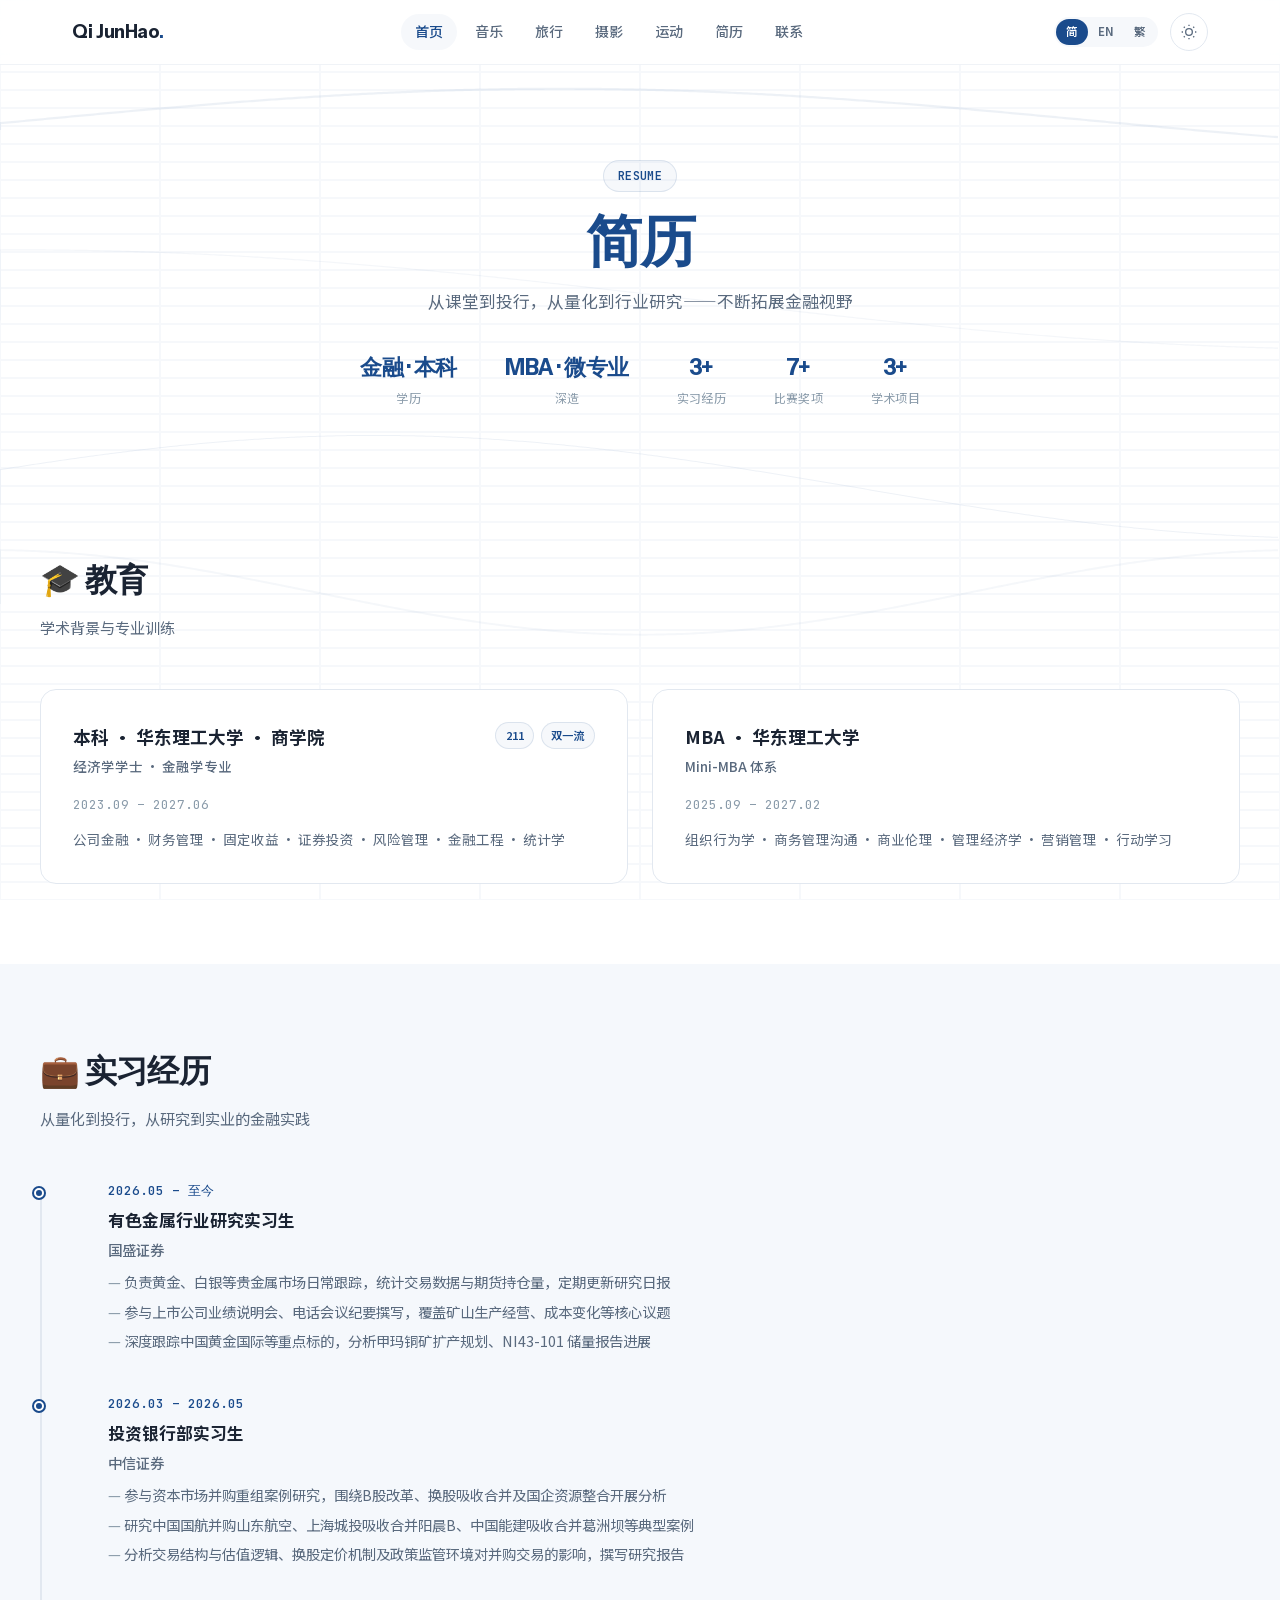
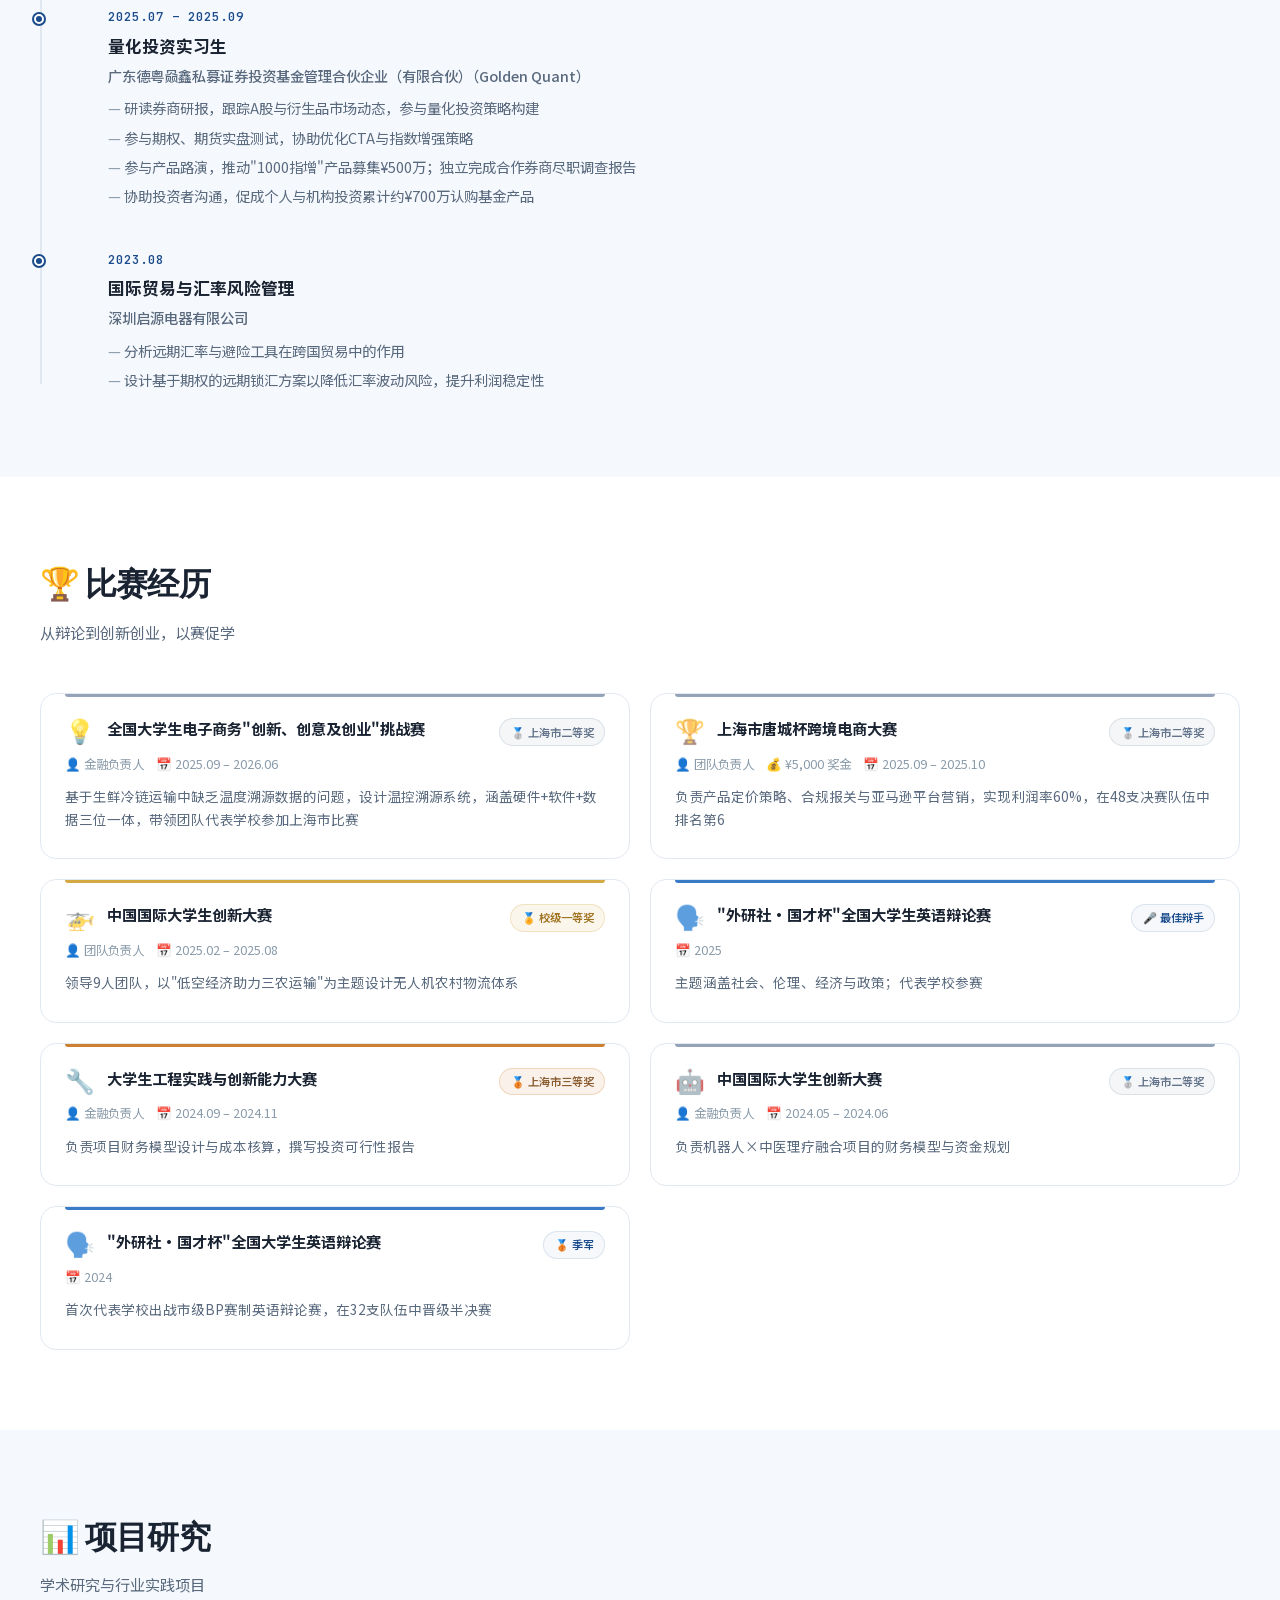
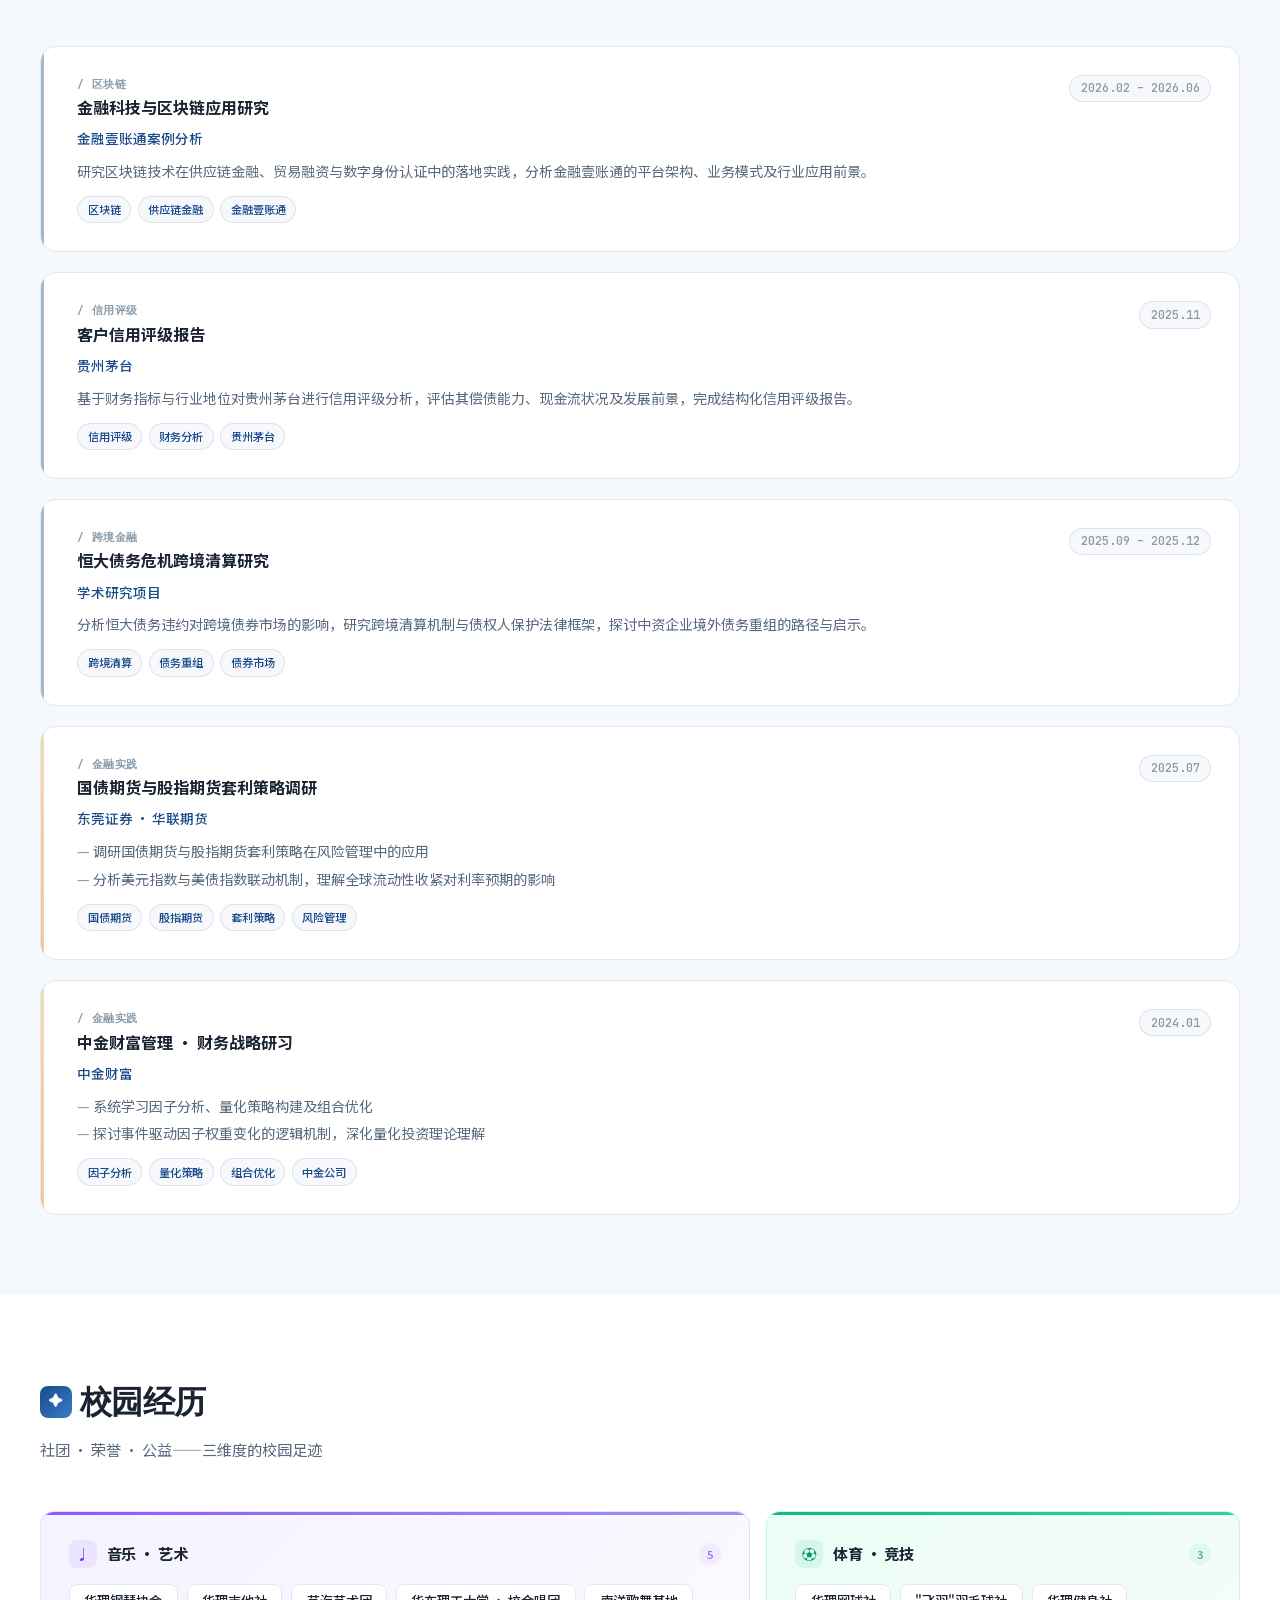
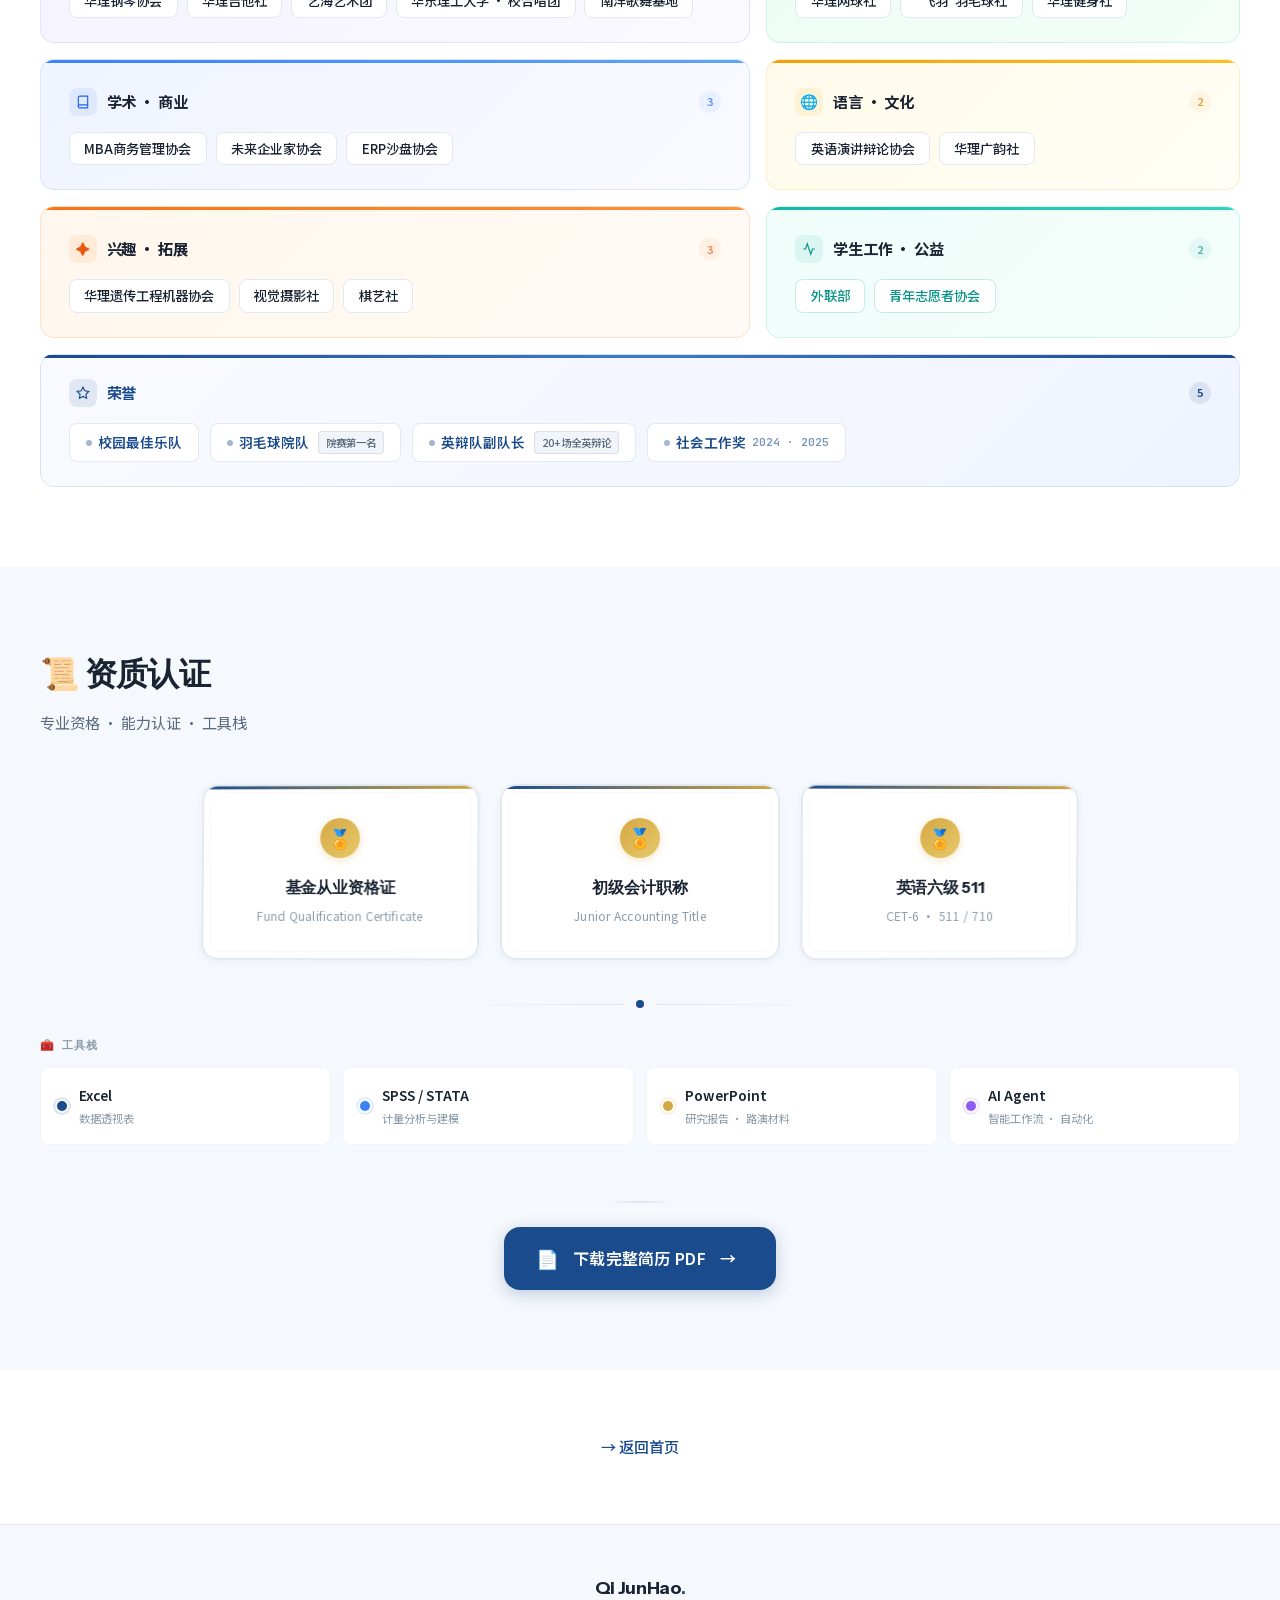
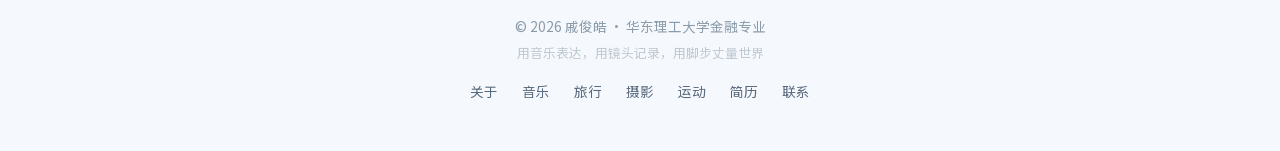
==== commit 841f1da0: "feat: 简历页字体自托管 + canonical + 404/robots/sitemap - fonts/: 自托管三套字体，替换 Google Fonts 远程链接 - index.html " ====
--- a/index.html
+++ b/index.html
@@ -4,15 +4,14 @@
   <meta charset="UTF-8">
   <meta name="viewport" content="width=device-width, initial-scale=1.0">
   <title>简历 — 戚俊皓</title>
+<link rel="canonical" href="https://resume.qijunhao.com/">
   <meta name="description" content="戚俊皓的实习经历、比赛获奖与项目实践" data-i18n-meta="meta.desc">
   <meta property="og:title" content="简历 | 戚俊皓" data-i18n-meta="meta.ogtitle">
   <meta property="og:description" content="从课堂到投行，从量化到行业研究——不断拓展金融视野" data-i18n-meta="meta.ogdesc">
   <meta property="og:type" content="website">
   <link rel="icon" href="data:image/svg+xml,<svg xmlns='http://www.w3.org/2000/svg' viewBox='0 0 100 100'><text y='.9em' font-size='90'>♌</text></svg>">
 
-  <link rel="preconnect" href="https://fonts.googleapis.com">
-  <link rel="preconnect" href="https://fonts.gstatic.com" crossorigin>
-  <link href="https://fonts.googleapis.com/css2?family=Instrument+Sans:wght@400;500;600;700&family=JetBrains+Mono:wght@400;500&family=Noto+Sans+SC:wght@200;300;400;500;700&display=swap" rel="stylesheet">
+  <link rel="stylesheet" href="fonts/fonts.css">
 
   <link rel="stylesheet" href="style.css">
 
--- a/fonts/fonts.css
+++ b/fonts/fonts.css
@@ -0,0 +1,9 @@
+/* ============================================================
+   自托管字体 — 由 localize_fonts.py 生成，请勿手改
+   来源：Google Fonts（Instrument Sans / Noto Sans SC / JetBrains Mono）
+   已按全站实际用到的 1400 个字符裁剪成单文件；如新增文案里出现
+   子集外的生僻字，会回退到系统字体，重跑脚本即可补全。
+   ============================================================ */
+@font-face{font-family:'Noto Sans SC';font-style:normal;font-weight:100 900;font-display:swap;src:url(notosanssc.woff2) format('woff2');}
+@font-face{font-family:'Instrument Sans';font-style:normal;font-weight:100 900;font-display:swap;src:url(instrumentsans.woff2) format('woff2');}
+@font-face{font-family:'JetBrains Mono';font-style:normal;font-weight:100 800;font-display:swap;src:url(jetbrainsmono.woff2) format('woff2');}
